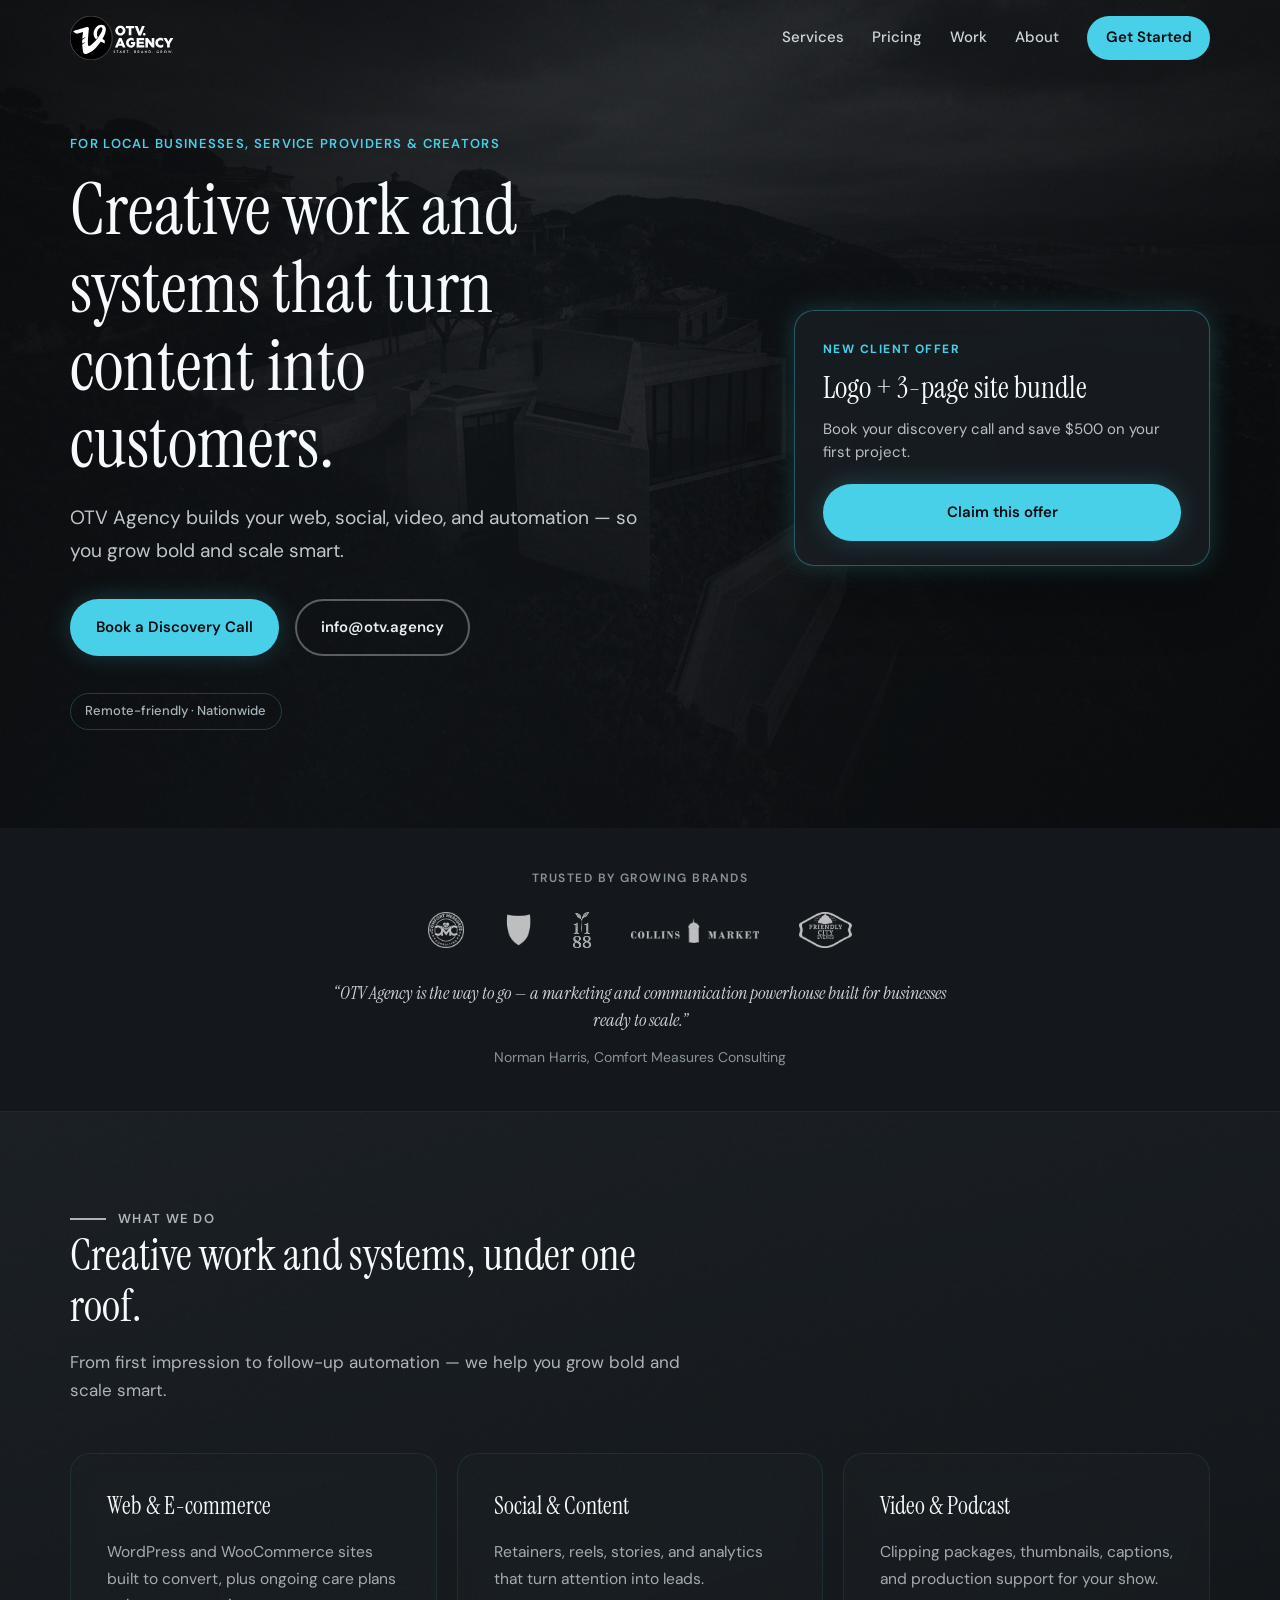
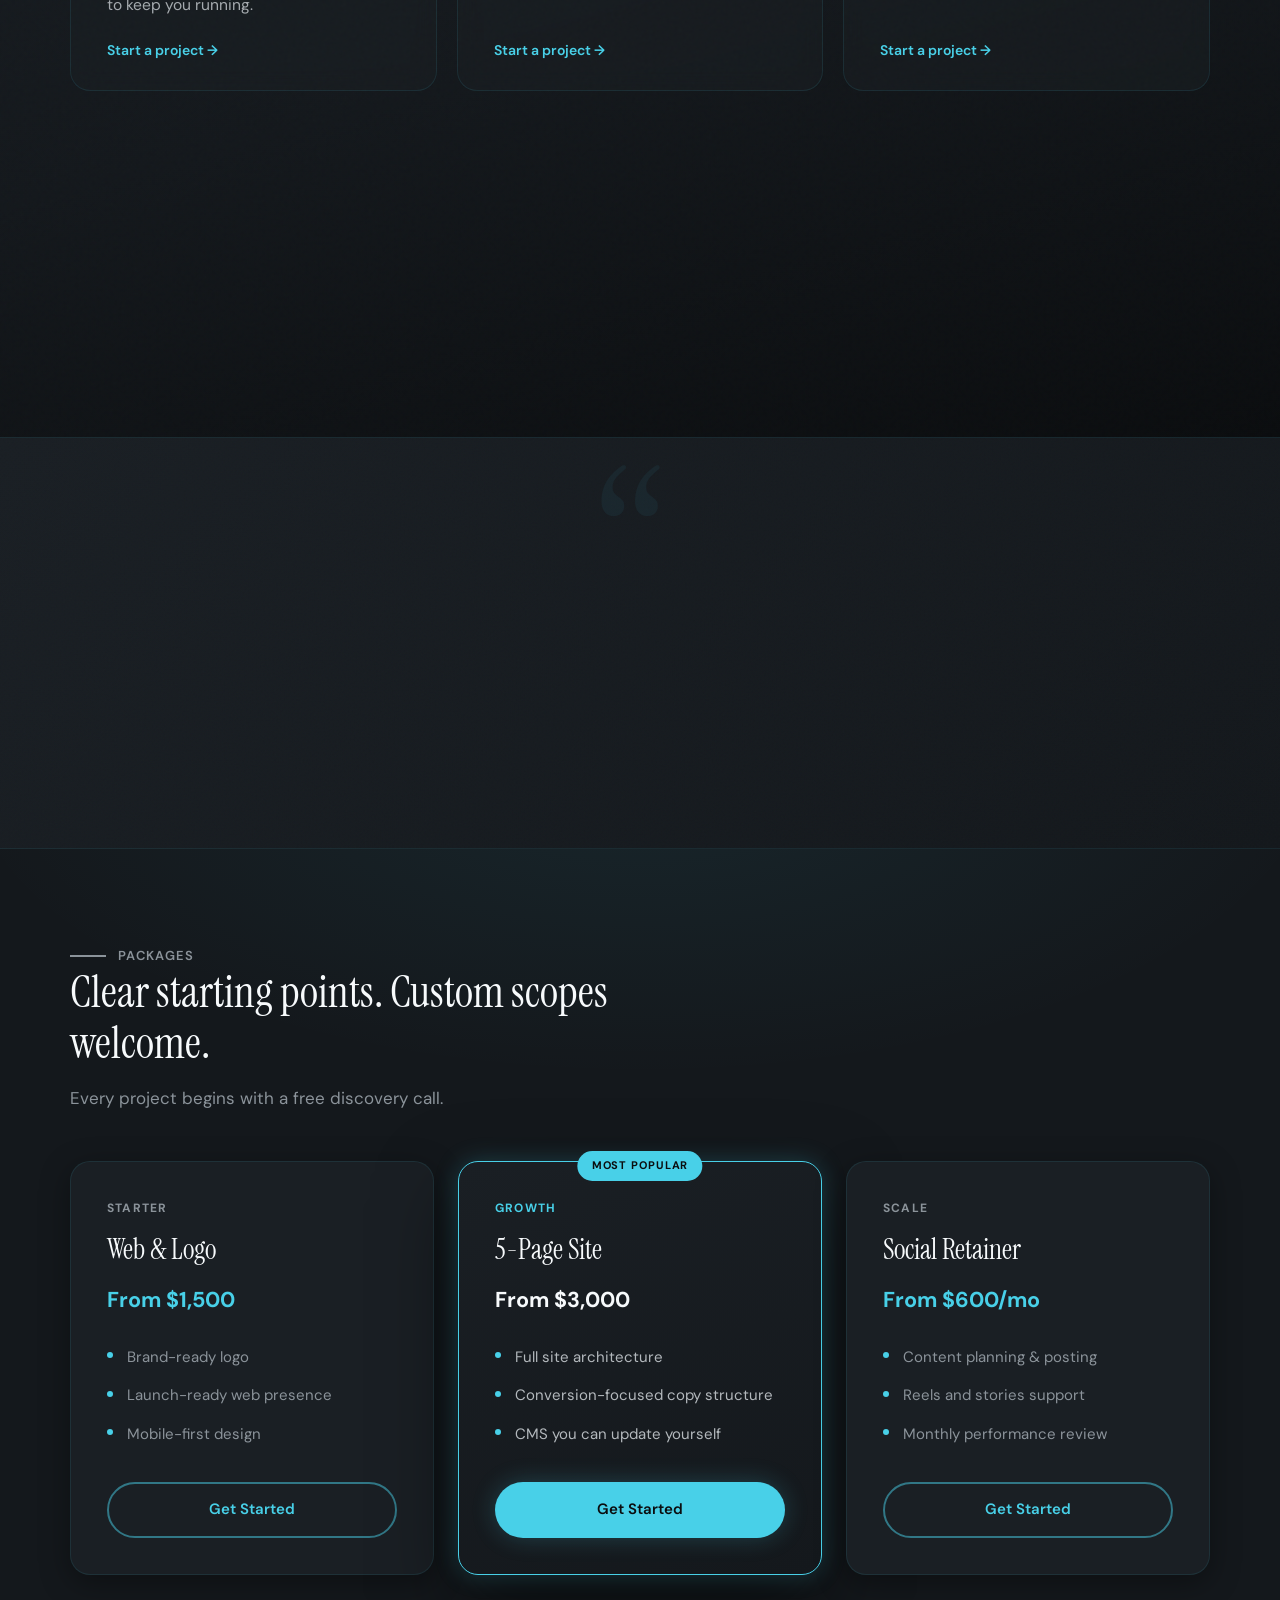
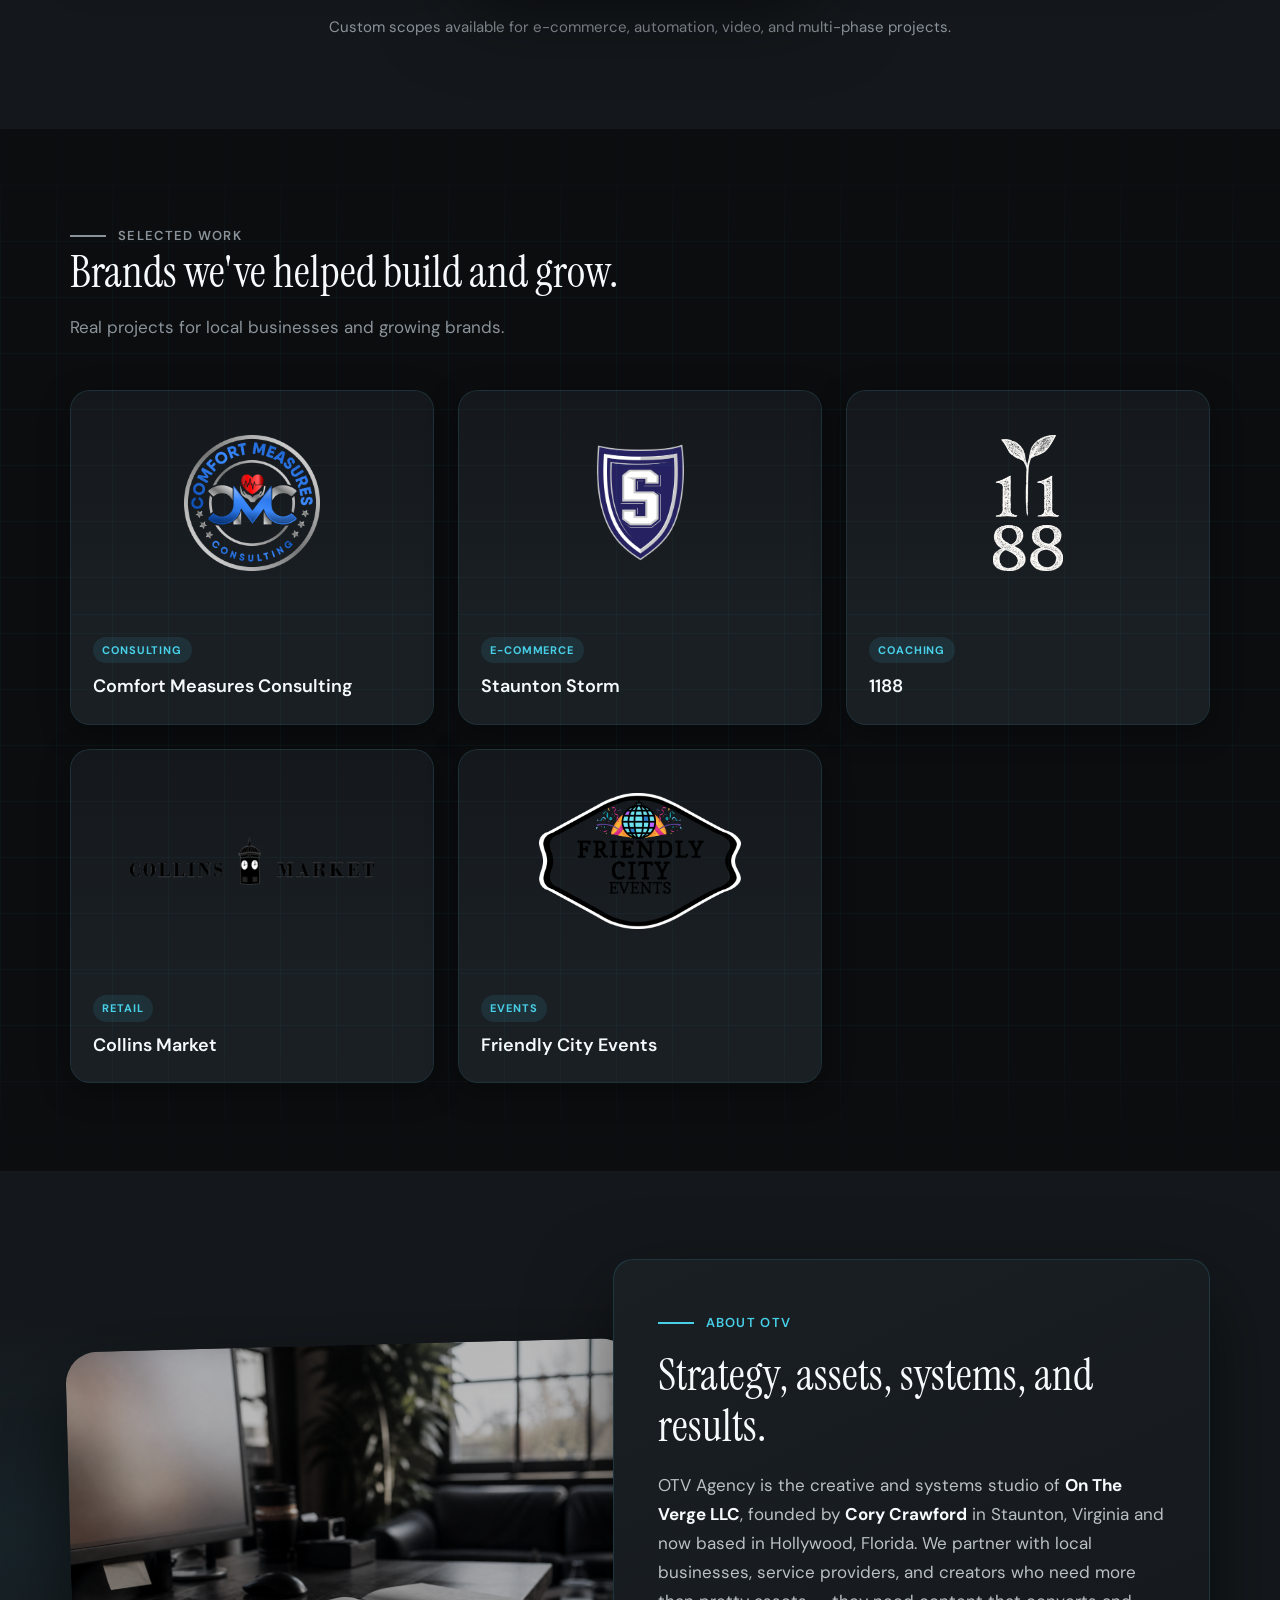
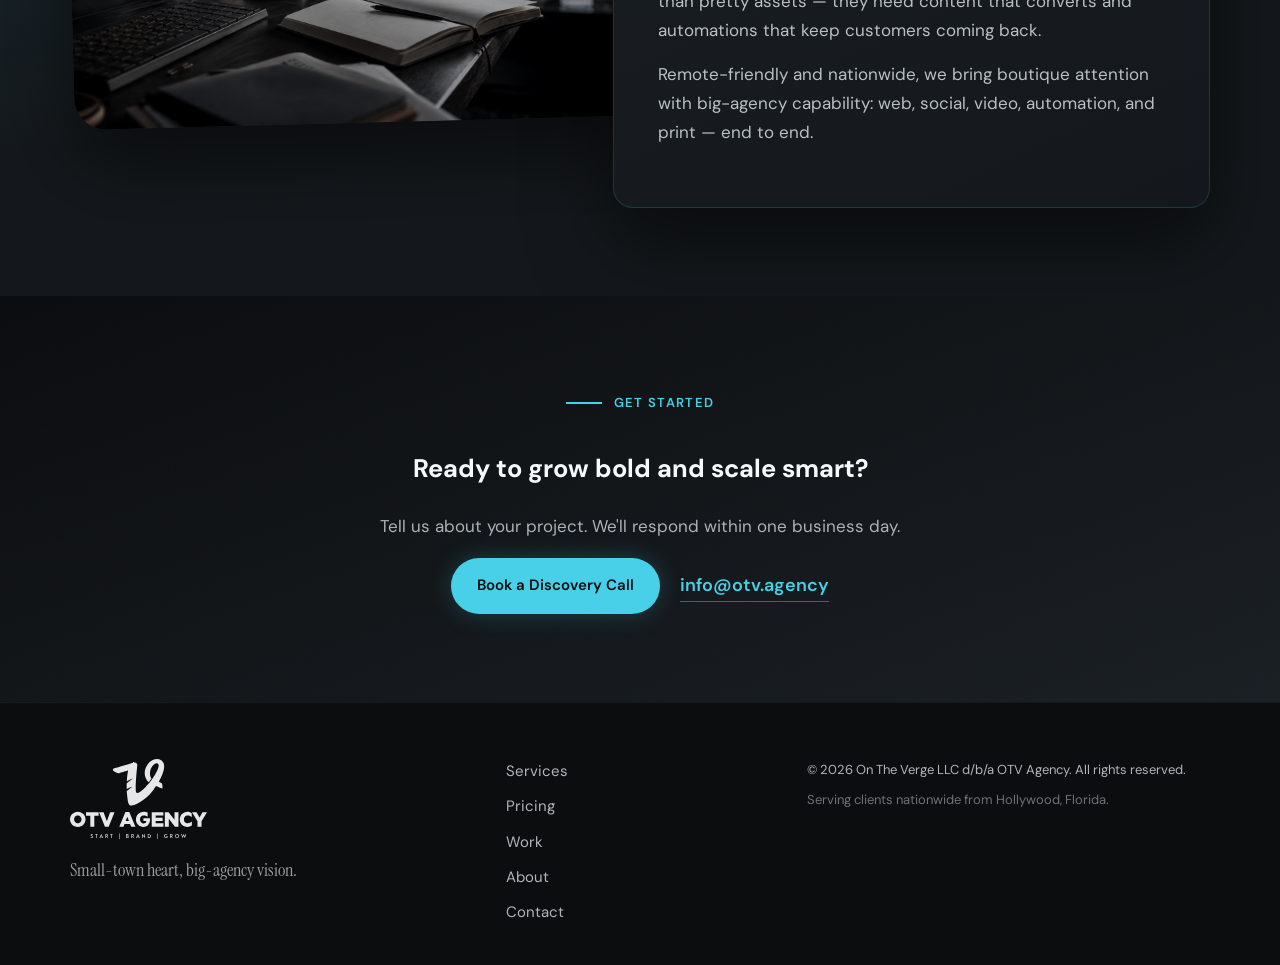
==== index.html @ 376ed9a7 "Refresh preview: dark+cyan palette and TOF conversion focus - Replace earthy forest/cream palette wi" ====
<!DOCTYPE html>
<html lang="en">
<head>
  <meta charset="UTF-8">
  <meta name="viewport" content="width=device-width, initial-scale=1.0">
  <meta name="description" content="OTV Agency — boutique creative and systems studio for local businesses, service providers, and creators. Web, social, video, automation, and print.">
  <title>OTV Agency</title>
  <link rel="icon" href="theme/assets/images/favicon.svg" type="image/svg+xml">
  <link rel="preconnect" href="https://fonts.googleapis.com">
  <link rel="preconnect" href="https://fonts.gstatic.com" crossorigin>
  <link href="https://fonts.googleapis.com/css2?family=DM+Sans:ital,opsz,wght@0,9..40,400;0,9..40,500;0,9..40,600;0,9..40,700;1,9..40,400&family=Instrument+Serif:ital@0;1&display=swap" rel="stylesheet">
  <link rel="stylesheet" href="theme/assets/css/main.css?v=20260922">
</head>
<body>
  <a class="skip-link" href="#main">Skip to content</a>
  <header class="site-header" id="top">
    <div class="container header-inner">
      <a class="brand" href="#top" aria-label="OTV Agency home">
        <img src="theme/assets/images/logos/OTV.Agency_Horiztonal_Logo_V3.svg" alt="OTV Agency" class="brand-logo brand-logo--light" width="160" height="68">
        <img src="theme/assets/images/logos/OTV.Agency_Horizontal_Logo_Dark.svg" alt="" class="brand-logo brand-logo--dark" width="160" height="68" aria-hidden="true">
      </a>
      <button class="nav-toggle" aria-expanded="false" aria-controls="site-nav" aria-label="Open menu">
        <span></span><span></span><span></span>
      </button>
      <nav id="site-nav" class="site-nav" aria-label="Primary">
        <a href="#services">Services</a>
        <a href="#pricing">Pricing</a>
        <a href="#work">Work</a>
        <a href="#about">About</a>
        <a href="intake.html" class="nav-cta">Get Started</a>
      </nav>
    </div>
  </header>

  <main id="main">
    <section class="hero">
      <div class="hero-media" aria-hidden="true">
        <img src="theme/assets/images/hero-bg.jpg" alt="">
      </div>
      <div class="hero-overlay" aria-hidden="true"></div>
      <div class="hero-grain" aria-hidden="true"></div>
      <div class="container hero-inner">
        <div class="hero-grid">
          <div class="hero-copy">
            <p class="hero-eyebrow">For local businesses, service providers &amp; creators</p>
            <h1>Creative work and systems that turn content into customers.</h1>
            <p class="hero-lede">OTV Agency builds your web, social, video, and automation — so you grow bold and scale smart.</p>
            <div class="hero-actions">
              <a href="intake.html" class="btn btn-primary">Book a Discovery Call</a>
              <a href="mailto:info@otv.agency" class="btn btn-ghost">info@otv.agency</a>
            </div>
            <p class="hero-badge">Remote-friendly · Nationwide</p>
          </div>
          <aside class="hero-offer" aria-label="Special offer">
            <p class="hero-offer-label">New client offer</p>
            <p class="hero-offer-headline">Logo + 3-page site bundle</p>
            <p class="hero-offer-copy">Book your discovery call and save $500 on your first project.</p>
            <a href="intake.html" class="btn btn-primary hero-offer-cta">Claim this offer</a>
          </aside>
        </div>
      </div>
    </section>

    <section class="proof-strip" aria-label="Trusted by">
      <div class="container proof-strip-inner">
        <p class="proof-strip-label">Trusted by growing brands</p>
        <div class="proof-logos">
          <img src="theme/assets/images/portfolio/logos/cmc.png" alt="Comfort Measures Consulting" loading="lazy">
          <img src="theme/assets/images/portfolio/logos/staunton-storm.png" alt="Staunton Storm" loading="lazy">
          <img src="theme/assets/images/portfolio/logos/1188.png" alt="1188" loading="lazy">
          <img src="theme/assets/images/portfolio/logos/collins-market.png" alt="Collins Market" loading="lazy">
          <img src="theme/assets/images/portfolio/logos/friendly-city.png" alt="Friendly City Events" loading="lazy">
        </div>
        <blockquote class="proof-quote">
          <p>&ldquo;OTV Agency is the way to go — a marketing and communication powerhouse built for businesses ready to scale.&rdquo;</p>
          <cite>Norman Harris, Comfort Measures Consulting</cite>
        </blockquote>
      </div>
    </section>

    <section id="services" class="section services">
      <div class="container">
        <div class="section-intro">
          <p class="section-label">What We Do</p>
          <h2>Creative work and systems, under one roof.</h2>
          <p>From first impression to follow-up automation — we help you grow bold and scale smart.</p>
        </div>
        <div class="services-grid">
          <article class="service-card">
            <h3>Web &amp; E-commerce</h3>
            <p>WordPress and WooCommerce sites built to convert, plus ongoing care plans to keep you running.</p>
            <a href="intake.html" class="service-cta">Start a project →</a>
          </article>
          <article class="service-card">
            <h3>Social &amp; Content</h3>
            <p>Retainers, reels, stories, and analytics that turn attention into leads.</p>
            <a href="intake.html" class="service-cta">Start a project →</a>
          </article>
          <article class="service-card">
            <h3>Video &amp; Podcast</h3>
            <p>Clipping packages, thumbnails, captions, and production support for your show.</p>
            <a href="intake.html" class="service-cta">Start a project →</a>
          </article>
          <article class="service-card">
            <h3>Automation &amp; Ops</h3>
            <p>HoneyBook, JotForm, ClickUp, and Google Workspace setups that save you hours.</p>
            <a href="intake.html" class="service-cta">Start a project →</a>
          </article>
          <article class="service-card">
            <h3>Creative &amp; Brand</h3>
            <p>Logos, brand boards, and visual identity that look as good as they perform.</p>
            <a href="intake.html" class="service-cta">Start a project →</a>
          </article>
          <article class="service-card">
            <h3>Print &amp; Merch</h3>
            <p>Apparel, print production, and fulfillment for brands that show up offline too.</p>
            <a href="intake.html" class="service-cta">Start a project →</a>
          </article>
        </div>
      </div>
    </section>

    <section class="section testimonial">
      <div class="container testimonial-inner">
        <blockquote>
          <p>&ldquo;OTV Agency is the way to go… it's been my secret weapon… a marketing and communication powerhouse built for smaller businesses just getting started or businesses ready to scale.&rdquo;</p>
          <cite><strong>Norman Harris</strong><span>Founder, Comfort Measures Consulting</span></cite>
        </blockquote>
      </div>
    </section>

    <section id="pricing" class="section pricing">
      <div class="container">
        <div class="section-intro">
          <p class="section-label">Packages</p>
          <h2>Clear starting points. Custom scopes welcome.</h2>
          <p>Every project begins with a free discovery call.</p>
        </div>
        <div class="pricing-grid">
          <article class="pricing-card">
            <p class="pricing-tier">Starter</p>
            <h3>Web &amp; Logo</h3>
            <p class="pricing-amount">From $1,500</p>
            <ul><li>Brand-ready logo</li><li>Launch-ready web presence</li><li>Mobile-first design</li></ul>
            <a href="intake.html" class="btn btn-secondary">Get Started</a>
          </article>
          <article class="pricing-card pricing-card--featured">
            <p class="pricing-badge">Most popular</p>
            <p class="pricing-tier">Growth</p>
            <h3>5-Page Site</h3>
            <p class="pricing-amount">From $3,000</p>
            <ul><li>Full site architecture</li><li>Conversion-focused copy structure</li><li>CMS you can update yourself</li></ul>
            <a href="intake.html" class="btn btn-primary">Get Started</a>
          </article>
          <article class="pricing-card">
            <p class="pricing-tier">Scale</p>
            <h3>Social Retainer</h3>
            <p class="pricing-amount">From $600/mo</p>
            <ul><li>Content planning &amp; posting</li><li>Reels and stories support</li><li>Monthly performance review</li></ul>
            <a href="intake.html" class="btn btn-secondary">Get Started</a>
          </article>
        </div>
        <p class="pricing-note">Custom scopes available for e-commerce, automation, video, and multi-phase projects.</p>
      </div>
    </section>

    <section id="work" class="section work">
      <div class="container">
        <div class="section-intro">
          <p class="section-label">Selected Work</p>
          <h2>Brands we've helped build and grow.</h2>
          <p>Real projects for local businesses and growing brands.</p>
        </div>
        <div class="work-grid">
          <article class="work-card"><a href="https://comfortmeasuresconsulting.com/" class="work-link" target="_blank" rel="noopener"><div class="work-thumb"><img src="theme/assets/images/portfolio/logos/cmc.png" alt="Comfort Measures Consulting logo" loading="lazy"></div><div class="work-meta"><span class="work-tag">Consulting</span><h3>Comfort Measures Consulting</h3></div></a></article>
          <article class="work-card"><a href="https://stauntonstorm.com/" class="work-link" target="_blank" rel="noopener"><div class="work-thumb"><img src="theme/assets/images/portfolio/logos/staunton-storm.png" alt="Staunton Storm logo" loading="lazy"></div><div class="work-meta"><span class="work-tag">E-commerce</span><h3>Staunton Storm</h3></div></a></article>
          <article class="work-card"><a href="https://teamee88.com/" class="work-link" target="_blank" rel="noopener"><div class="work-thumb"><img src="theme/assets/images/portfolio/logos/1188.png" alt="1188 logo" loading="lazy"></div><div class="work-meta"><span class="work-tag">Coaching</span><h3>1188</h3></div></a></article>
          <article class="work-card"><a href="https://collinsmarketva.com/" class="work-link" target="_blank" rel="noopener"><div class="work-thumb"><img src="theme/assets/images/portfolio/logos/collins-market.png" alt="Collins Market logo" loading="lazy"></div><div class="work-meta"><span class="work-tag">Retail</span><h3>Collins Market</h3></div></a></article>
          <article class="work-card"><a href="https://friendlycityevents.com/" class="work-link" target="_blank" rel="noopener"><div class="work-thumb"><img src="theme/assets/images/portfolio/logos/friendly-city.png" alt="Friendly City Events logo" loading="lazy"></div><div class="work-meta"><span class="work-tag">Events</span><h3>Friendly City Events</h3></div></a></article>
        </div>
      </div>
    </section>

    <section id="about" class="section about">
      <div class="container about-grid">
        <div class="about-media">
          <img src="theme/assets/images/about-studio.jpg" alt="Creative workspace at OTV Agency">
        </div>
        <div class="about-copy">
          <p class="section-label">About OTV</p>
          <h2>Strategy, assets, systems, and results.</h2>
          <p>OTV Agency is the creative and systems studio of <strong>On The Verge LLC</strong>, founded by <strong>Cory Crawford</strong> in Staunton, Virginia and now based in Hollywood, Florida. We partner with local businesses, service providers, and creators who need more than pretty assets — they need content that converts and automations that keep customers coming back.</p>
          <p>Remote-friendly and nationwide, we bring boutique attention with big-agency capability: web, social, video, automation, and print — end to end.</p>
        </div>
      </div>
    </section>

    <section id="contact" class="section contact contact--cta">
      <div class="container contact-cta-inner">
        <p class="section-label">Get Started</p>
        <h2>Ready to grow bold and scale smart?</h2>
        <p>Tell us about your project. We'll respond within one business day.</p>
        <div class="contact-actions">
          <a href="intake.html" class="btn btn-primary">Book a Discovery Call</a>
          <a href="mailto:info@otv.agency" class="contact-link">info@otv.agency</a>
        </div>
      </div>
    </section>
  </main>

  <footer class="site-footer">
    <div class="container footer-inner">
      <div class="footer-brand">
        <img src="theme/assets/images/logos/OTV.Agency_Stacked_Logo_V4.svg" alt="OTV Agency" width="120" height="120">
        <p class="footer-tagline">Small-town heart, big-agency vision.</p>
      </div>
      <nav class="footer-nav" aria-label="Footer">
        <a href="#services">Services</a>
        <a href="#pricing">Pricing</a>
        <a href="#work">Work</a>
        <a href="#about">About</a>
        <a href="#contact">Contact</a>
      </nav>
      <div class="footer-meta">
        <p>&copy; 2026 On The Verge LLC d/b/a OTV Agency. All rights reserved.</p>
        <p class="footer-note">Serving clients nationwide from Hollywood, Florida.</p>
      </div>
    </div>
  </footer>

  <script async src="https://app-cdn.clickup.com/assets/js/forms-embed/embed-form-v1.js"></script>
  <script src="theme/assets/js/main.js?v=20260922"></script>
</body>
</html>
---- theme/assets/css/main.css ----
:root {
  /* OTV brand — dark + cyan (logo glow) */
  --black: #0b0d0f;
  --charcoal: #14181c;
  --surface: #1a1f24;
  --muted: #8b939a;
  --muted-light: #a8b4bc;
  --cream: #e8eef2;
  --cream-deep: #232a30;
  --white: #f7fafc;
  --cyan: #48d0e8;
  --cyan-deep: #1ba8c4;

  /* Legacy aliases — remap forest accents to cyan */
  --forest: var(--cyan);
  --forest-deep: var(--cyan-deep);
  --navy: var(--cyan);
  --navy-deep: var(--cyan-deep);
  --stone: var(--muted);

  --font-display: "Instrument Serif", Georgia, serif;
  --font-body: "DM Sans", system-ui, sans-serif;

  --shadow-sm: 0 8px 30px rgba(0, 0, 0, 0.35);
  --shadow-md: 0 20px 60px rgba(0, 0, 0, 0.45);
  --shadow-lg: 0 32px 80px rgba(0, 0, 0, 0.55);
  --glow-cyan: 0 0 24px rgba(72, 208, 232, 0.22);
  --grain: url("data:image/svg+xml,%3Csvg viewBox='0 0 256 256' xmlns='http://www.w3.org/2000/svg'%3E%3Cfilter id='n'%3E%3CfeTurbulence type='fractalNoise' baseFrequency='0.85' numOctaves='4' stitchTiles='stitch'/%3E%3C/filter%3E%3Crect width='100%25' height='100%25' filter='url(%23n)' opacity='0.55'/%3E%3C/svg%3E");
  --radius-sm: 12px;
  --radius-md: 20px;
  --radius-lg: 32px;
  --max-width: 1140px;
}

*, *::before, *::after { box-sizing: border-box; }
html { scroll-behavior: smooth; }
body {
  margin: 0;
  font-family: var(--font-body);
  font-size: 1.0625rem;
  line-height: 1.7;
  color: var(--cream);
  background: var(--black);
}
img { max-width: 100%; height: auto; display: block; }
a { color: var(--cyan); text-underline-offset: 3px; }
a:hover { color: var(--white); }
a:focus-visible,
.btn:focus-visible,
.nav-toggle:focus-visible {
  outline: 2px solid var(--cyan);
  outline-offset: 3px;
}

.skip-link {
  position: absolute; left: -9999px; top: 0; z-index: 9999;
  padding: 0.75rem 1.25rem; background: var(--cyan); color: var(--black);
}
.skip-link:focus { left: 1rem; top: 1rem; }

.container { width: min(100% - 2.5rem, var(--max-width)); margin-inline: auto; }

/* Header */
.site-header {
  position: fixed; top: 0; left: 0; right: 0; z-index: 100;
  transition: background 0.3s, box-shadow 0.3s;
}
.site-header.is-scrolled {
  background: rgba(11, 13, 15, 0.94);
  backdrop-filter: blur(12px);
  box-shadow: var(--shadow-sm);
  border-bottom: 1px solid rgba(72, 208, 232, 0.08);
}
.header-inner {
  display: flex; align-items: center; justify-content: space-between;
  padding: 1rem 0; gap: 1rem;
}
.brand { display: flex; align-items: center; text-decoration: none; }
.brand-logo { height: 44px; width: auto; }
.brand-logo--dark { display: none; }
.brand-logo--light { display: block; }

.site-nav { display: flex; align-items: center; gap: 1.75rem; }
.site-nav a {
  text-decoration: none; font-size: 0.9375rem; font-weight: 500;
  color: rgba(232, 238, 242, 0.88);
}
.site-header.is-scrolled .site-nav a { color: rgba(232, 238, 242, 0.88); }
.site-nav a:hover { color: var(--cyan); opacity: 1; }
.site-header.is-scrolled .site-nav a:hover { color: var(--cyan); opacity: 1; }
.nav-cta {
  padding: 0.55rem 1.15rem; border-radius: 999px;
  background: var(--cyan); color: var(--black) !important;
  font-weight: 600 !important;
}
.nav-cta:hover { background: var(--white); color: var(--black) !important; }
.site-header.is-scrolled .nav-cta {
  background: var(--cyan); color: var(--black) !important;
}

.nav-toggle {
  display: none; flex-direction: column; gap: 5px;
  background: none; border: none; cursor: pointer; padding: 0.5rem;
}
.nav-toggle span {
  display: block; width: 24px; height: 2px;
  background: var(--cream); transition: 0.3s;
}
.site-header.is-scrolled .nav-toggle span { background: var(--cream); }

/* Hero */
.hero {
  position: relative; min-height: 92vh; display: flex; align-items: center;
  color: var(--white); overflow: hidden;
}
.hero-media {
  position: absolute; inset: 0;
}
.hero-media img {
  width: 100%; height: 100%; object-fit: cover;
  filter: saturate(0.2) contrast(1.1) brightness(0.45);
}
.hero-overlay {
  position: absolute; inset: 0; z-index: 1;
  background: linear-gradient(
    115deg,
    rgba(11, 13, 15, 0.9) 0%,
    rgba(20, 24, 28, 0.72) 42%,
    rgba(11, 13, 15, 0.88) 100%
  );
}
.hero-grain {
  position: absolute; inset: 0; z-index: 2;
  opacity: 0.18;
  mix-blend-mode: soft-light;
  pointer-events: none;
  background-image: var(--grain);
}
.hero-inner { position: relative; z-index: 3; padding: 8rem 0 5rem; }
.hero-grid {
  display: grid;
  grid-template-columns: minmax(0, 1fr) minmax(220px, 26rem);
  gap: clamp(2rem, 5vw, 4rem);
  align-items: center;
}
.hero-eyebrow {
  margin: 0 0 1rem;
  font-size: 0.8125rem;
  font-weight: 600;
  letter-spacing: 0.1em;
  text-transform: uppercase;
  color: var(--cyan);
}
.hero-offer {
  padding: 1.75rem 1.75rem 1.5rem;
  border-radius: var(--radius-md);
  border: 1px solid rgba(72, 208, 232, 0.35);
  background: rgba(26, 31, 36, 0.75);
  backdrop-filter: blur(14px);
  box-shadow: var(--glow-cyan), 0 24px 60px rgba(0, 0, 0, 0.4);
}
.hero-offer-label {
  margin: 0 0 0.75rem;
  font-size: 0.75rem;
  font-weight: 700;
  letter-spacing: 0.12em;
  text-transform: uppercase;
  color: var(--cyan);
}
.hero-offer-headline {
  margin: 0 0 0.75rem;
  font-family: var(--font-display);
  font-size: clamp(1.5rem, 2.5vw, 1.875rem);
  line-height: 1.15;
  color: var(--white);
}
.hero-offer-copy {
  margin: 0 0 1.25rem;
  font-size: 0.9375rem;
  line-height: 1.55;
  color: rgba(232, 238, 242, 0.78);
}
.hero-offer-cta { width: 100%; }
.hero h1 {
  font-family: var(--font-display); font-size: clamp(2.75rem, 6vw, 4.5rem);
  font-weight: 400; line-height: 1.08; margin: 0 0 1.25rem; max-width: 16ch;
}
.hero-lede { font-size: 1.2rem; max-width: 44ch; color: rgba(232, 238, 242, 0.82); margin: 0 0 2rem; }
.hero-actions { display: flex; flex-wrap: wrap; gap: 1rem; margin-bottom: 1.5rem; }
.hero-badge {
  display: inline-block; font-size: 0.8125rem; font-weight: 500;
  padding: 0.4rem 0.9rem; border-radius: 999px;
  border: 1px solid rgba(72, 208, 232, 0.25); color: var(--muted-light);
}

/* Proof strip */
.proof-strip {
  padding: 2.5rem 0;
  background: var(--charcoal);
  border-bottom: 1px solid rgba(72, 208, 232, 0.1);
}
.proof-strip-inner { text-align: center; }
.proof-strip-label {
  margin: 0 0 1.5rem;
  font-size: 0.75rem;
  font-weight: 600;
  letter-spacing: 0.12em;
  text-transform: uppercase;
  color: var(--muted);
}
.proof-logos {
  display: flex;
  flex-wrap: wrap;
  align-items: center;
  justify-content: center;
  gap: 2rem 2.5rem;
  margin-bottom: 2rem;
}
.proof-logos img {
  height: 2.25rem;
  width: auto;
  max-width: 8rem;
  object-fit: contain;
  opacity: 0.72;
  filter: brightness(0) invert(1);
  transition: opacity 0.2s;
}
.proof-logos img:hover { opacity: 1; }
.proof-quote {
  margin: 0 auto;
  max-width: 52ch;
  padding: 0;
  border: none;
}
.proof-quote p {
  margin: 0 0 0.5rem;
  font-family: var(--font-display);
  font-size: 1.125rem;
  line-height: 1.5;
  color: rgba(232, 238, 242, 0.88);
  font-style: italic;
}
.proof-quote cite {
  font-style: normal;
  font-size: 0.875rem;
  color: var(--muted);
}

/* Buttons */
.btn {
  display: inline-flex; align-items: center; justify-content: center;
  padding: 0.85rem 1.5rem; border-radius: 999px; font-weight: 600;
  font-size: 0.9375rem; text-decoration: none; border: 2px solid transparent;
  transition: transform 0.2s, background 0.2s, color 0.2s, box-shadow 0.2s;
}
.btn:hover { transform: translateY(-1px); }
.btn-primary {
  background: var(--cyan);
  color: var(--black);
  box-shadow: var(--glow-cyan);
}
.btn-primary:hover {
  background: var(--white);
  color: var(--black);
  box-shadow: 0 0 32px rgba(72, 208, 232, 0.35);
}
.btn-secondary {
  background: transparent;
  color: var(--cyan);
  border-color: rgba(72, 208, 232, 0.5);
}
.btn-secondary:hover {
  background: rgba(72, 208, 232, 0.12);
  color: var(--white);
  border-color: var(--cyan);
}
.btn-ghost {
  background: transparent;
  color: var(--cream);
  border-color: rgba(232, 238, 242, 0.35);
}
.btn-ghost:hover {
  background: rgba(232, 238, 242, 0.08);
  color: var(--white);
  border-color: rgba(232, 238, 242, 0.5);
}

/* Sections */
.section {
  position: relative;
  padding: 5.5rem 0;
  overflow: hidden;
}
.section-label {
  display: inline-flex;
  align-items: center;
  gap: 0.75rem;
  font-size: 0.8125rem;
  font-weight: 600;
  letter-spacing: 0.1em;
  text-transform: uppercase;
  color: var(--cyan);
  margin: 0 0 0.75rem;
}
.section-label::before {
  content: "";
  width: 2.25rem;
  height: 2px;
  background: currentColor;
  flex-shrink: 0;
}
.section-intro { max-width: 640px; margin-bottom: 3rem; }
.section-intro h2 {
  font-family: var(--font-display);
  font-size: clamp(2rem, 4vw, 2.75rem);
  font-weight: 400;
  line-height: 1.15;
  margin: 0 0 1rem;
  color: var(--white);
}
.section-intro p { color: var(--muted); margin: 0; }

/* Scroll reveal */
.reveal {
  opacity: 0;
  transform: translateY(22px);
  transition: opacity 0.65s ease var(--reveal-delay, 0ms),
    transform 0.65s ease var(--reveal-delay, 0ms);
}
.reveal.is-visible {
  opacity: 1;
  transform: none;
}

/* Services — dark cinematic band */
.services {
  background: linear-gradient(165deg, var(--surface) 0%, var(--charcoal) 55%, var(--black) 100%);
  color: var(--white);
}
.services::after {
  content: "";
  position: absolute;
  inset: 0;
  opacity: 0.14;
  mix-blend-mode: soft-light;
  pointer-events: none;
  background-image: var(--grain);
}
.services .section-label { color: var(--cyan); }
.services .section-intro h2 { color: var(--white); }
.services .section-intro p { color: rgba(232, 238, 242, 0.72); }
.services-grid {
  display: grid;
  grid-template-columns: repeat(auto-fit, minmax(280px, 1fr));
  gap: 1.25rem;
}
.service-card {
  position: relative;
  padding: 2rem 2rem 1.75rem 2.25rem;
  border-radius: var(--radius-md);
  background: rgba(26, 31, 36, 0.55);
  border: 1px solid rgba(72, 208, 232, 0.1);
  backdrop-filter: blur(10px);
  transition: background 0.3s, border-color 0.3s, box-shadow 0.3s, transform 0.3s;
  overflow: hidden;
  display: flex;
  flex-direction: column;
}
.service-card::after {
  content: "";
  position: absolute;
  left: 0;
  top: 0;
  bottom: 0;
  width: 3px;
  background: linear-gradient(180deg, var(--cyan), transparent);
  opacity: 0;
  transition: opacity 0.3s;
}
.service-card:hover {
  background: rgba(26, 31, 36, 0.85);
  border-color: rgba(72, 208, 232, 0.28);
  box-shadow: var(--glow-cyan), 0 24px 50px rgba(0, 0, 0, 0.35);
  transform: translateY(-3px);
}
.service-card:hover::after { opacity: 1; }
.service-card h3 {
  font-family: var(--font-display);
  font-size: 1.5rem;
  font-weight: 400;
  margin: 0 0 0.75rem;
  color: var(--white);
  max-width: 16ch;
}
.service-card p {
  margin: 0 0 1.25rem;
  color: rgba(232, 238, 242, 0.68);
  font-size: 0.975rem;
  flex: 1;
}
.service-cta {
  font-size: 0.875rem;
  font-weight: 600;
  color: var(--cyan);
  text-decoration: none;
  align-self: flex-start;
}
.service-cta:hover { color: var(--white); }

/* Pricing */
.pricing {
  background:
    radial-gradient(ellipse 90% 60% at 50% -10%, rgba(72, 208, 232, 0.08), transparent 60%),
    var(--charcoal);
}
.pricing-grid {
  display: grid;
  grid-template-columns: repeat(auto-fit, minmax(280px, 1fr));
  gap: 1.5rem;
  align-items: stretch;
}
.pricing-card {
  position: relative;
  padding: 2.25rem;
  border-radius: var(--radius-md);
  background: var(--surface);
  border: 1px solid rgba(72, 208, 232, 0.1);
  display: flex;
  flex-direction: column;
  box-shadow: var(--shadow-sm);
  transition: transform 0.3s, box-shadow 0.3s, border-color 0.3s;
  color: var(--cream);
}
.pricing-card:hover {
  box-shadow: var(--shadow-md);
  border-color: rgba(72, 208, 232, 0.2);
}
.pricing-card--featured {
  background: linear-gradient(160deg, var(--surface) 0%, var(--charcoal) 100%);
  border: 1px solid var(--cyan);
  color: var(--white);
  box-shadow: var(--glow-cyan), var(--shadow-lg);
  transform: translateY(-6px) scale(1.02);
}
.pricing-card--featured:hover { transform: translateY(-8px) scale(1.02); }
.pricing-badge {
  position: absolute;
  top: -0.7rem;
  left: 50%;
  transform: translateX(-50%);
  margin: 0;
  padding: 0.35rem 0.9rem;
  border-radius: 999px;
  font-size: 0.6875rem;
  font-weight: 700;
  letter-spacing: 0.08em;
  text-transform: uppercase;
  background: var(--cyan);
  color: var(--black);
  white-space: nowrap;
}
.pricing-tier {
  font-size: 0.75rem;
  font-weight: 700;
  letter-spacing: 0.1em;
  text-transform: uppercase;
  color: var(--muted);
  margin: 0 0 0.5rem;
}
.pricing-card--featured .pricing-tier { color: var(--cyan); }
.pricing-card h3 {
  font-family: var(--font-display);
  font-size: 1.75rem;
  font-weight: 400;
  margin: 0 0 0.5rem;
  color: var(--white);
}
.pricing-card--featured h3 { color: var(--white); }
.pricing-amount {
  font-size: 1.35rem;
  font-weight: 700;
  color: var(--cyan);
  margin: 0 0 1.25rem;
}
.pricing-card--featured .pricing-amount { color: var(--white); }
.pricing-card ul {
  list-style: none;
  padding: 0;
  margin: 0 0 1.75rem;
  flex: 1;
}
.pricing-card li {
  padding: 0.4rem 0 0.4rem 1.25rem;
  position: relative;
  font-size: 0.9375rem;
  color: var(--muted);
}
.pricing-card--featured li { color: rgba(232, 238, 242, 0.75); }
.pricing-card li::before {
  content: "";
  position: absolute;
  left: 0;
  top: 0.85rem;
  width: 6px;
  height: 6px;
  border-radius: 50%;
  background: var(--cyan);
}
.pricing-card--featured li::before { background: var(--cyan); }
.pricing-card--featured .btn-primary {
  background: var(--cyan);
  color: var(--black);
}
.pricing-note {
  text-align: center;
  color: var(--muted);
  margin: 2.5rem 0 0;
  font-size: 0.9375rem;
}

/* Work — editorial grid */
.work {
  background: var(--black);
}
.work::before {
  content: "";
  position: absolute;
  inset: 0;
  background-image:
    linear-gradient(rgba(72, 208, 232, 0.04) 1px, transparent 1px),
    linear-gradient(90deg, rgba(72, 208, 232, 0.04) 1px, transparent 1px);
  background-size: 56px 56px;
  mask-image: linear-gradient(180deg, transparent, #000 12%, #000 88%, transparent);
  pointer-events: none;
}
.work-grid {
  display: grid;
  grid-template-columns: repeat(auto-fit, minmax(300px, 1fr));
  gap: 1.5rem;
}
.work-card {
  border-radius: var(--radius-md);
  overflow: hidden;
  background: var(--surface);
  border: 1px solid rgba(72, 208, 232, 0.1);
  box-shadow: var(--shadow-sm);
  transition: box-shadow 0.3s, transform 0.3s, border-color 0.3s;
}
.work-card:hover {
  box-shadow: var(--glow-cyan), var(--shadow-md);
  transform: translateY(-4px);
  border-color: rgba(72, 208, 232, 0.3);
}
.work-link { display: block; color: inherit; text-decoration: none; }
.work-thumb {
  display: flex;
  align-items: center;
  justify-content: center;
  min-height: 14rem;
  padding: 2.5rem 2rem;
  background: linear-gradient(180deg, var(--charcoal) 0%, var(--surface) 100%);
  border-bottom: 1px solid rgba(72, 208, 232, 0.08);
  transition: background 0.3s;
  overflow: visible;
}
.work-card:hover .work-thumb {
  background: linear-gradient(180deg, #1a2026 0%, var(--surface) 100%);
}
.work-thumb img {
  display: block;
  width: auto;
  height: auto;
  max-width: min(82%, 18rem);
  max-height: 8.5rem;
  object-fit: contain;
  object-position: center;
}
.work-thumb--wide {
  min-height: 15rem;
  padding: 2.75rem 2.25rem;
}
.work-thumb--wide img {
  max-width: min(90%, 16rem);
  max-height: 7.5rem;
}
.work-thumb--dark { background: var(--charcoal); }
.work-thumb-fallback {
  display: block;
  width: 4rem;
  height: 4rem;
  border-radius: 50%;
}
.work-thumb--1 { background: linear-gradient(135deg, #1a1f24, #2a3540); }
.work-thumb--2 { background: linear-gradient(135deg, #14181c, #1ba8c4); }
.work-thumb--3 { background: linear-gradient(135deg, #0b0d0f, #232a30); }
.work-thumb--4 { background: linear-gradient(135deg, #14181c, #48d0e8); }
.work-thumb--5 { background: linear-gradient(135deg, #1a1f24, #8b939a); }
.work-thumb--6 { background: linear-gradient(135deg, #0b0d0f, #1ba8c4); }
.work-meta {
  padding: 1.15rem 1.35rem 1.35rem;
  background: var(--surface);
}
.work-tag {
  display: inline-block;
  font-size: 0.6875rem;
  font-weight: 700;
  letter-spacing: 0.08em;
  text-transform: uppercase;
  color: var(--cyan);
  background: rgba(72, 208, 232, 0.1);
  padding: 0.25rem 0.6rem;
  border-radius: 999px;
  margin-bottom: 0.5rem;
}
.work-meta h3 { font-size: 1.125rem; font-weight: 600; margin: 0; color: var(--white); }

/* Testimonial */
.testimonial {
  background: linear-gradient(135deg, var(--surface) 0%, var(--charcoal) 100%);
  color: var(--white);
  border-top: 1px solid rgba(72, 208, 232, 0.08);
  border-bottom: 1px solid rgba(72, 208, 232, 0.08);
}
.testimonial::before {
  content: "\201C";
  position: absolute;
  top: 1rem;
  left: 50%;
  transform: translateX(-50%);
  font-family: var(--font-display);
  font-size: clamp(8rem, 18vw, 14rem);
  line-height: 1;
  color: rgba(72, 208, 232, 0.06);
  pointer-events: none;
}
.testimonial::after {
  content: "";
  position: absolute;
  inset: 0;
  opacity: 0.12;
  mix-blend-mode: soft-light;
  pointer-events: none;
  background-image: var(--grain);
}
.testimonial-inner {
  position: relative;
  z-index: 1;
  max-width: 780px;
  margin-inline: auto;
  text-align: center;
}
.testimonial blockquote { margin: 0; }
.testimonial blockquote p {
  font-family: var(--font-display);
  font-size: clamp(1.5rem, 3vw, 2.125rem);
  line-height: 1.45;
  margin: 0 0 1.75rem;
  font-weight: 400;
}
.testimonial cite {
  font-style: normal;
  display: flex;
  flex-direction: column;
  gap: 0.2rem;
  align-items: center;
}
.testimonial cite span { font-size: 0.9375rem; color: var(--muted-light); }

/* About — overlapping editorial panel */
.about {
  background:
    radial-gradient(ellipse 70% 50% at 0% 50%, rgba(72, 208, 232, 0.06), transparent 60%),
    var(--charcoal);
}
.about-grid {
  display: grid;
  grid-template-columns: 1.05fr 0.95fr;
  gap: 0;
  align-items: center;
}
.about-media {
  position: relative;
  z-index: 1;
  padding-right: 2rem;
}
.about-media img {
  border-radius: var(--radius-lg);
  box-shadow: var(--shadow-lg);
  filter: saturate(0.45) contrast(1.06) brightness(0.75);
  transform: rotate(-1.5deg);
}
.about-copy {
  position: relative;
  z-index: 2;
  margin-left: -3.5rem;
  padding: 2.75rem;
  border-radius: var(--radius-md);
  background: linear-gradient(155deg, var(--surface), var(--charcoal));
  color: var(--white);
  border: 1px solid rgba(72, 208, 232, 0.15);
  box-shadow: var(--shadow-lg);
}
.about-copy .section-label { color: var(--cyan); }
.about-copy h2 {
  font-family: var(--font-display);
  font-size: clamp(2rem, 4vw, 2.75rem);
  font-weight: 400;
  line-height: 1.15;
  margin: 0 0 1.25rem;
  color: var(--white);
}
.about-copy p {
  color: rgba(232, 238, 242, 0.78);
  margin: 0 0 1rem;
}
.about-copy strong { color: var(--white); }

/* Contact — dark close */
.contact {
  background: linear-gradient(160deg, var(--black) 0%, var(--surface) 100%);
  color: var(--white);
}
.contact::after {
  content: "";
  position: absolute;
  inset: 0;
  opacity: 0.1;
  mix-blend-mode: soft-light;
  pointer-events: none;
  background-image: var(--grain);
}
.contact .container { position: relative; z-index: 1; }
.contact--cta .section-label { color: var(--cyan); }
.contact--cta h2 { color: var(--white); }
.contact--cta p { color: rgba(232, 238, 242, 0.72); }
.contact--cta .contact-cta-inner {
  max-width: 640px;
  margin-inline: auto;
  text-align: center;
}
.contact-actions {
  display: flex;
  flex-wrap: wrap;
  gap: 1.25rem;
  justify-content: center;
  align-items: center;
  margin-top: 0.5rem;
}
.contact--cta .contact-link { border-bottom-color: rgba(72, 208, 232, 0.45); color: var(--cyan); }
.contact-grid {
  display: grid;
  grid-template-columns: 1fr 1fr;
  gap: 3rem;
  align-items: start;
}
.contact-copy .section-label { color: var(--cyan); }
.contact-copy h2 {
  font-family: var(--font-display);
  font-size: clamp(2rem, 4vw, 2.5rem);
  font-weight: 400;
  margin: 0 0 1rem;
  color: var(--white);
}
.contact-copy p { color: rgba(232, 238, 242, 0.72); margin: 0 0 1.5rem; }
.contact-link {
  font-weight: 600;
  font-size: 1.125rem;
  text-decoration: none;
  color: var(--cyan);
  border-bottom: 1px solid rgba(72, 208, 232, 0.45);
}
.contact-link:hover { color: var(--white); border-color: var(--white); }

/* Intake page */
.intake-page { padding-top: 0; }
.intake {
  background: var(--charcoal);
  padding: 7rem 0 4rem;
}
.intake-intro {
  max-width: 640px;
  margin-bottom: 2rem;
}
.intake-intro h1 {
  font-family: var(--font-display);
  font-size: clamp(2rem, 4vw, 2.75rem);
  font-weight: 400;
  line-height: 1.15;
  margin: 0 0 1rem;
  color: var(--white);
}
.intake-intro p { color: var(--muted); margin: 0 0 0.75rem; }
.intake-alt { font-size: 0.9375rem; }
.intake-alt .contact-link {
  color: var(--cyan);
  border-bottom-color: rgba(72, 208, 232, 0.45);
}
.intake-alt .contact-link:hover { color: var(--white); }
.intake-form-embed {
  border-radius: var(--radius-md);
  background: var(--surface);
  border: 1px solid rgba(72, 208, 232, 0.12);
  box-shadow: var(--shadow-lg);
  overflow: hidden;
  min-height: 900px;
}
.intake-form-embed iframe {
  display: block;
  width: 100%;
  min-height: 900px;
  border: 0;
}

/* Footer */
.site-footer {
  background: var(--black);
  color: rgba(232, 238, 242, 0.75);
  padding: 3.5rem 0 2.5rem;
  border-top: 1px solid rgba(72, 208, 232, 0.08);
}
.footer-inner {
  display: grid; grid-template-columns: 1.5fr 1fr 1.5fr; gap: 2rem; align-items: start;
}
.footer-brand img { height: 80px; width: auto; margin-bottom: 1rem; filter: brightness(0) invert(1); opacity: 0.9; }
.footer-tagline { font-family: var(--font-display); font-size: 1.125rem; color: rgba(255,255,255,0.6); margin: 0; }
.footer-nav { display: flex; flex-direction: column; gap: 0.6rem; }
.footer-nav a { color: rgba(232, 238, 242, 0.75); text-decoration: none; font-size: 0.9375rem; }
.footer-nav a:hover { color: var(--cyan); }
.footer-meta p { margin: 0 0 0.5rem; font-size: 0.8125rem; }
.footer-note { color: rgba(232, 238, 242, 0.45); }

/* Responsive */
@media (max-width: 900px) {
  .about-grid, .contact-grid, .footer-inner { grid-template-columns: 1fr; }
  .about-media { padding-right: 0; }
  .about-copy { margin-left: 0; margin-top: -2rem; }
  .about-media img { transform: none; }
  .pricing-card--featured { transform: none; }
  .pricing-card--featured:hover { transform: translateY(-2px); }
}
@media (max-width: 768px) {
  .nav-toggle { display: flex; }
  .site-nav {
    position: fixed; top: 0; right: 0; bottom: 0; width: min(280px, 85vw);
    flex-direction: column; align-items: flex-start; padding: 5rem 2rem 2rem;
    background: var(--charcoal); transform: translateX(100%);
    transition: transform 0.3s; gap: 1.25rem;
    border-left: 1px solid rgba(72, 208, 232, 0.12);
  }
  .site-nav.is-open { transform: translateX(0); }
  .site-nav a { color: rgba(232, 238, 242, 0.9) !important; font-size: 1.0625rem; }
  .nav-cta { margin-top: 0.5rem; }
  .hero-inner { padding: 7rem 0 4rem; }
  .hero-grid {
    grid-template-columns: 1fr;
    gap: 2.5rem;
  }
  .hero-offer { max-width: 22rem; margin: 0 auto; }
  .hero h1 { max-width: none; }
  .section { padding: 4rem 0; }
  .proof-logos { gap: 1.5rem; }
  .proof-logos img { height: 1.75rem; }
}

@media (prefers-reduced-motion: reduce) {
  .reveal {
    opacity: 1;
    transform: none;
    transition: none;
  }
}
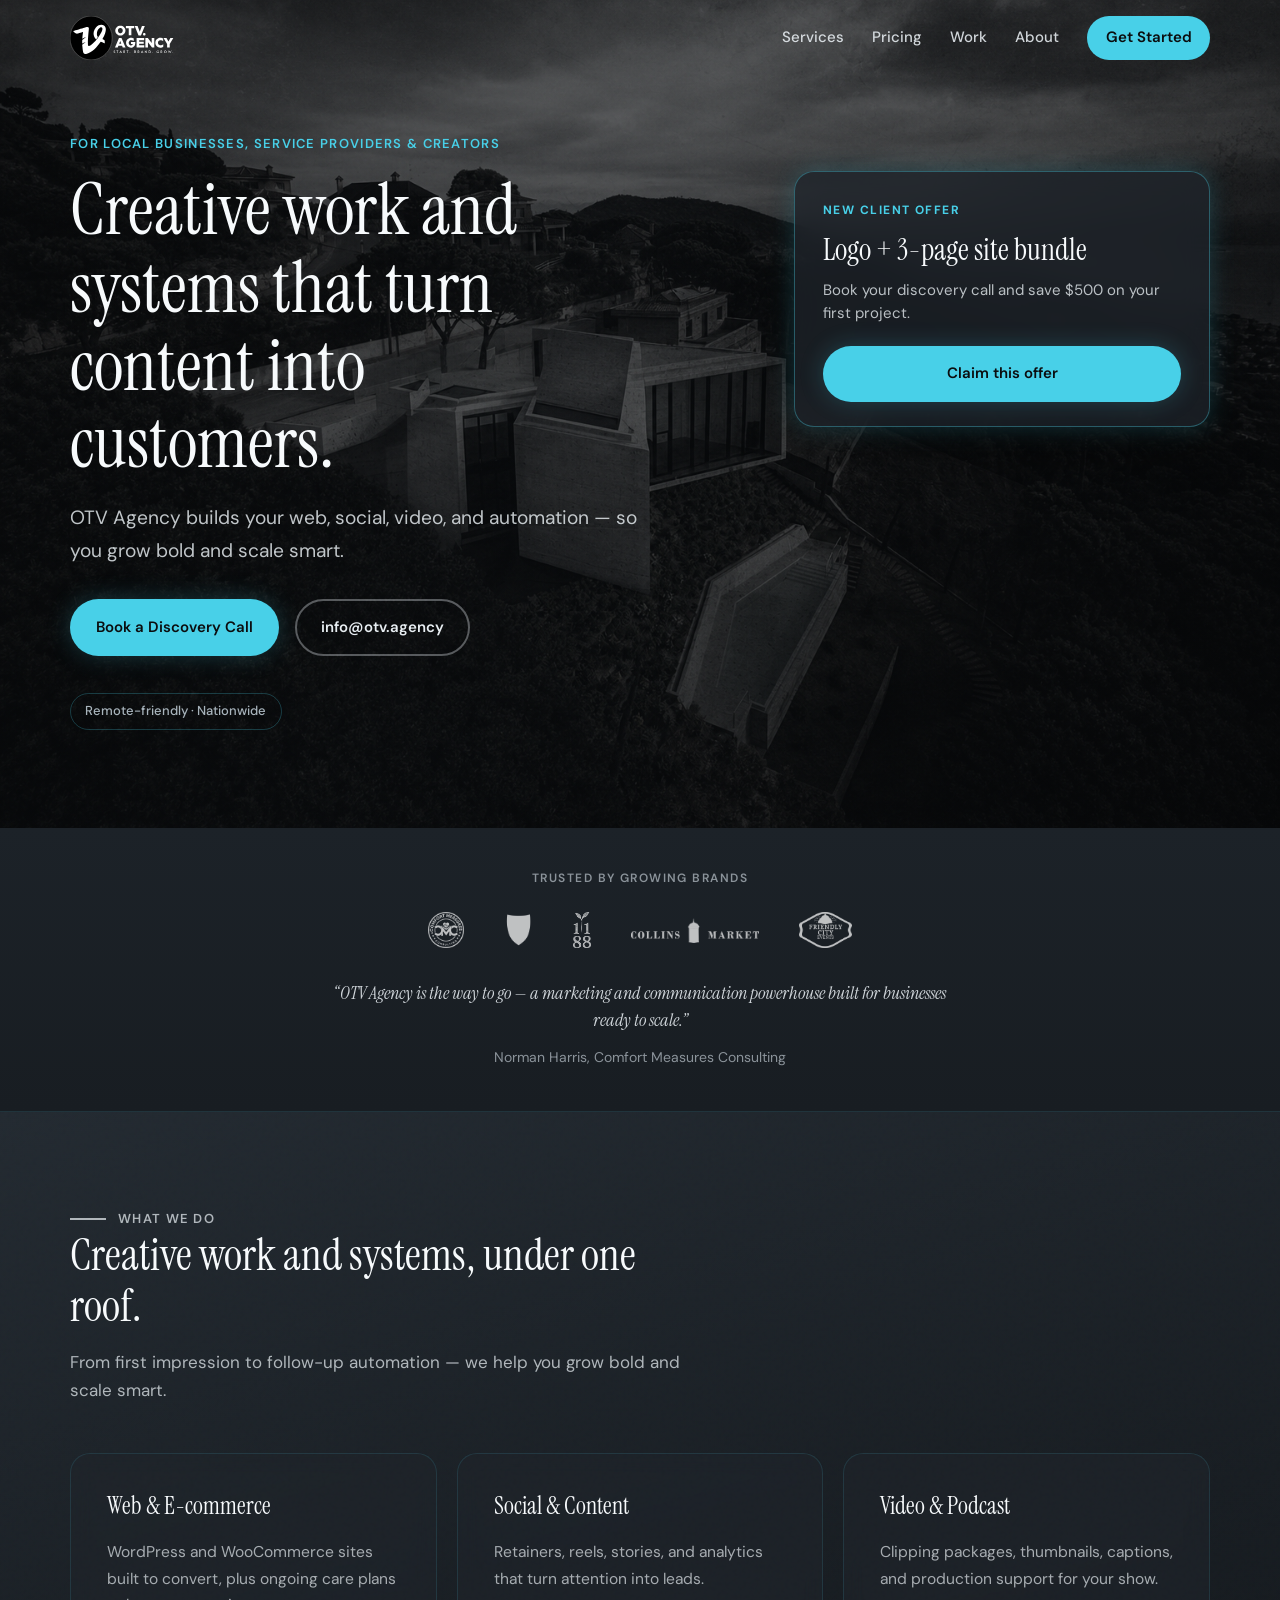
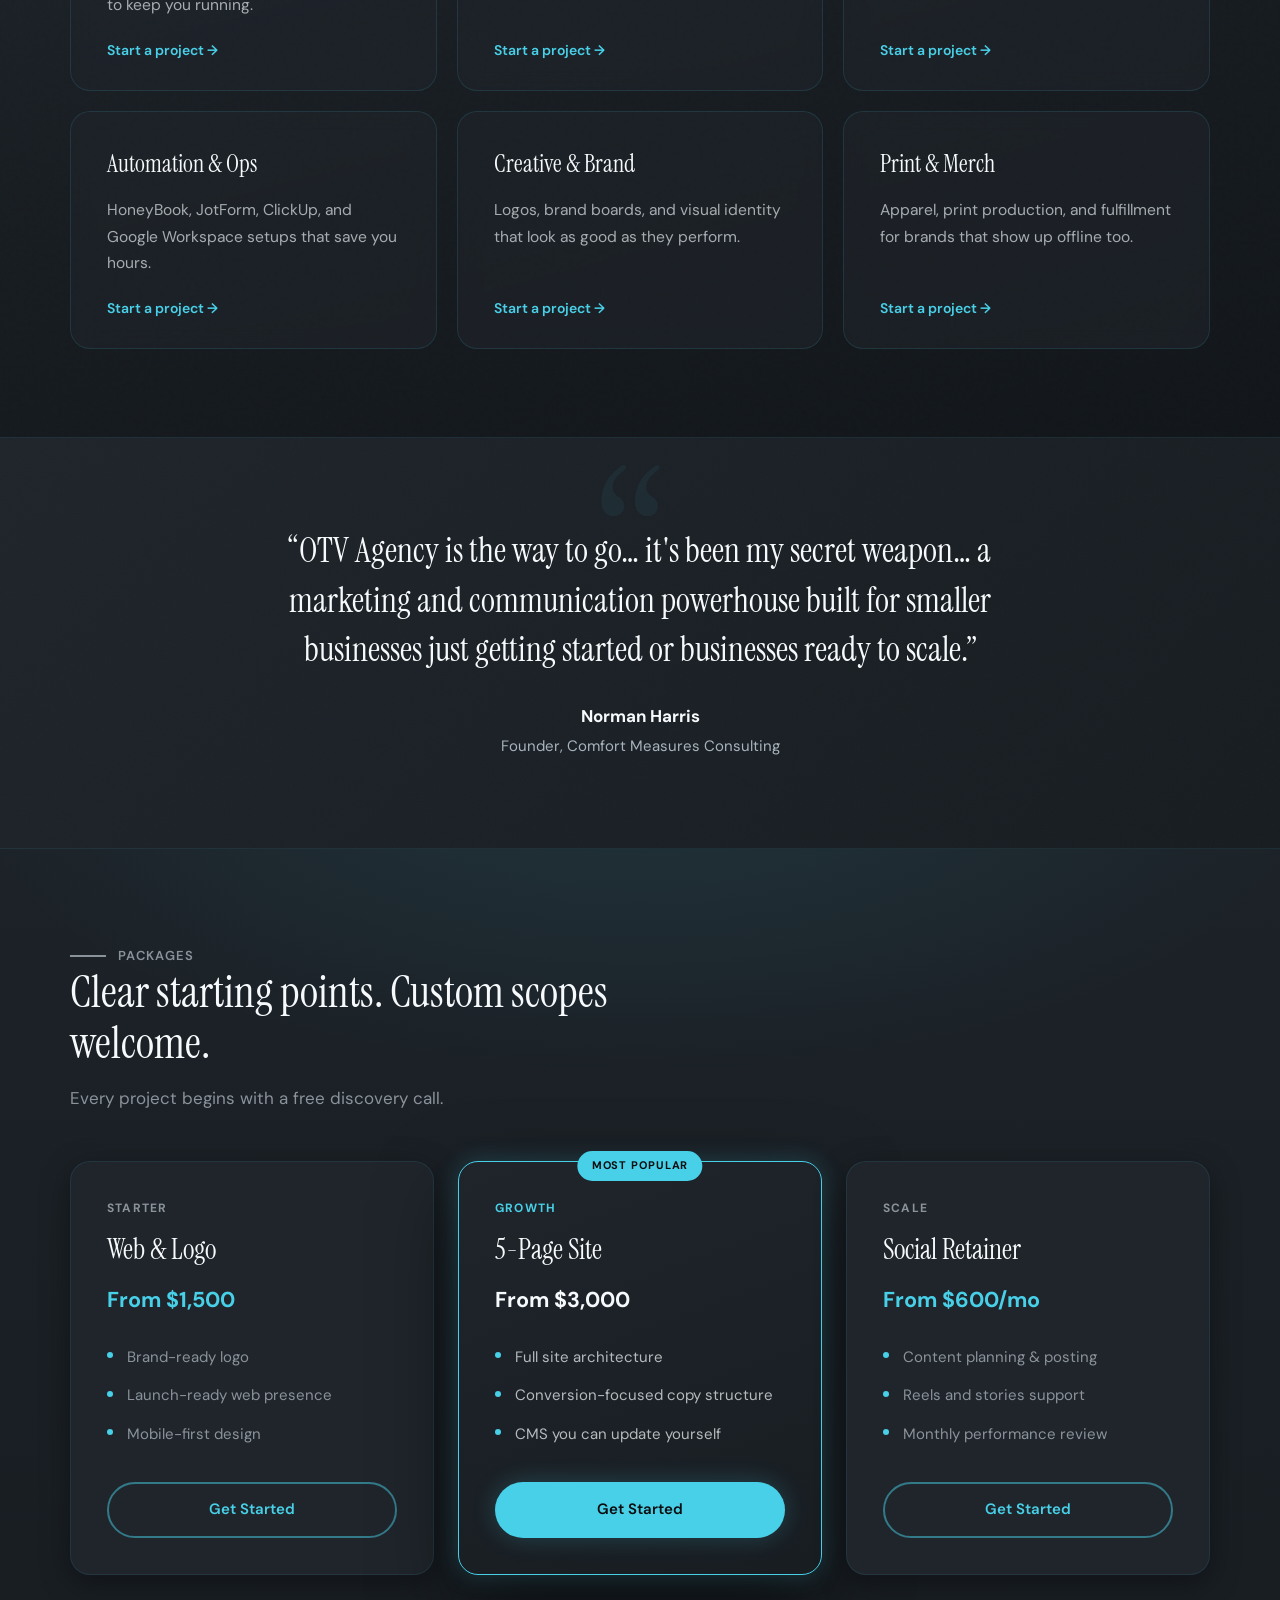
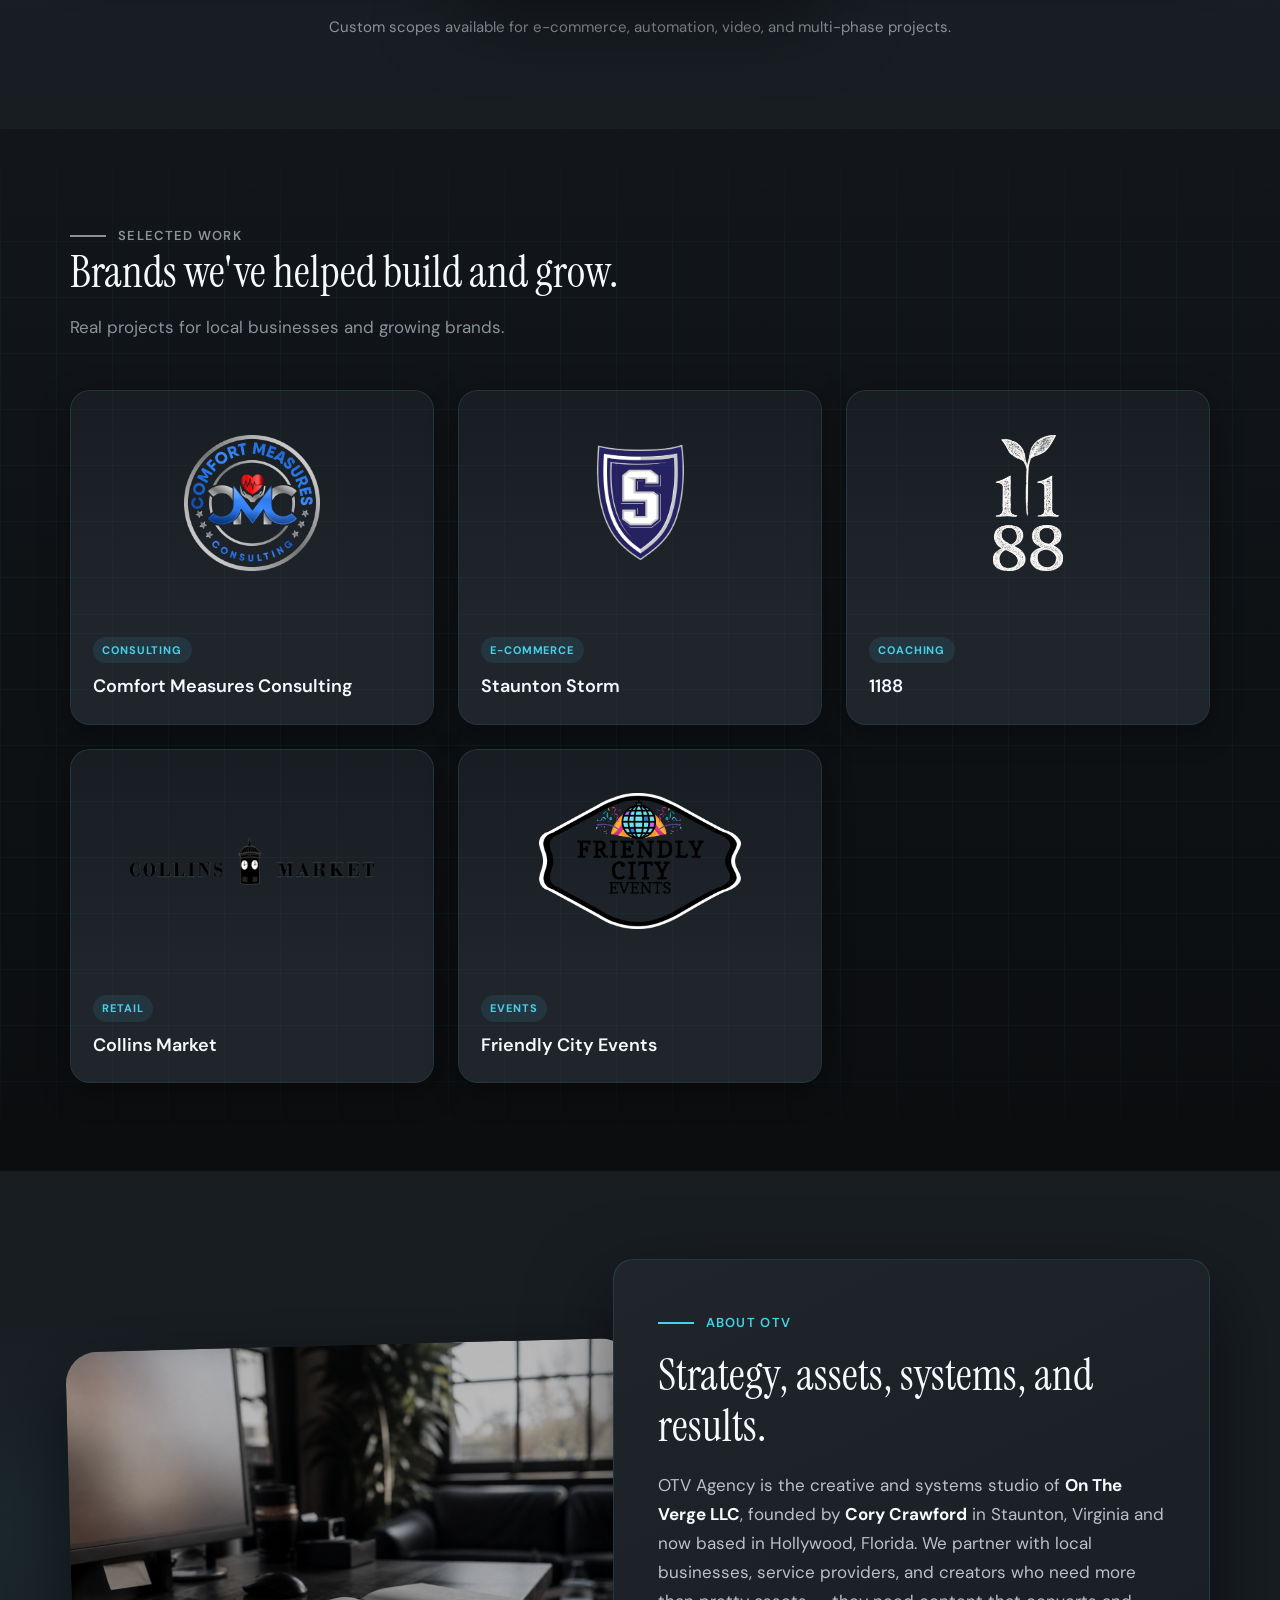
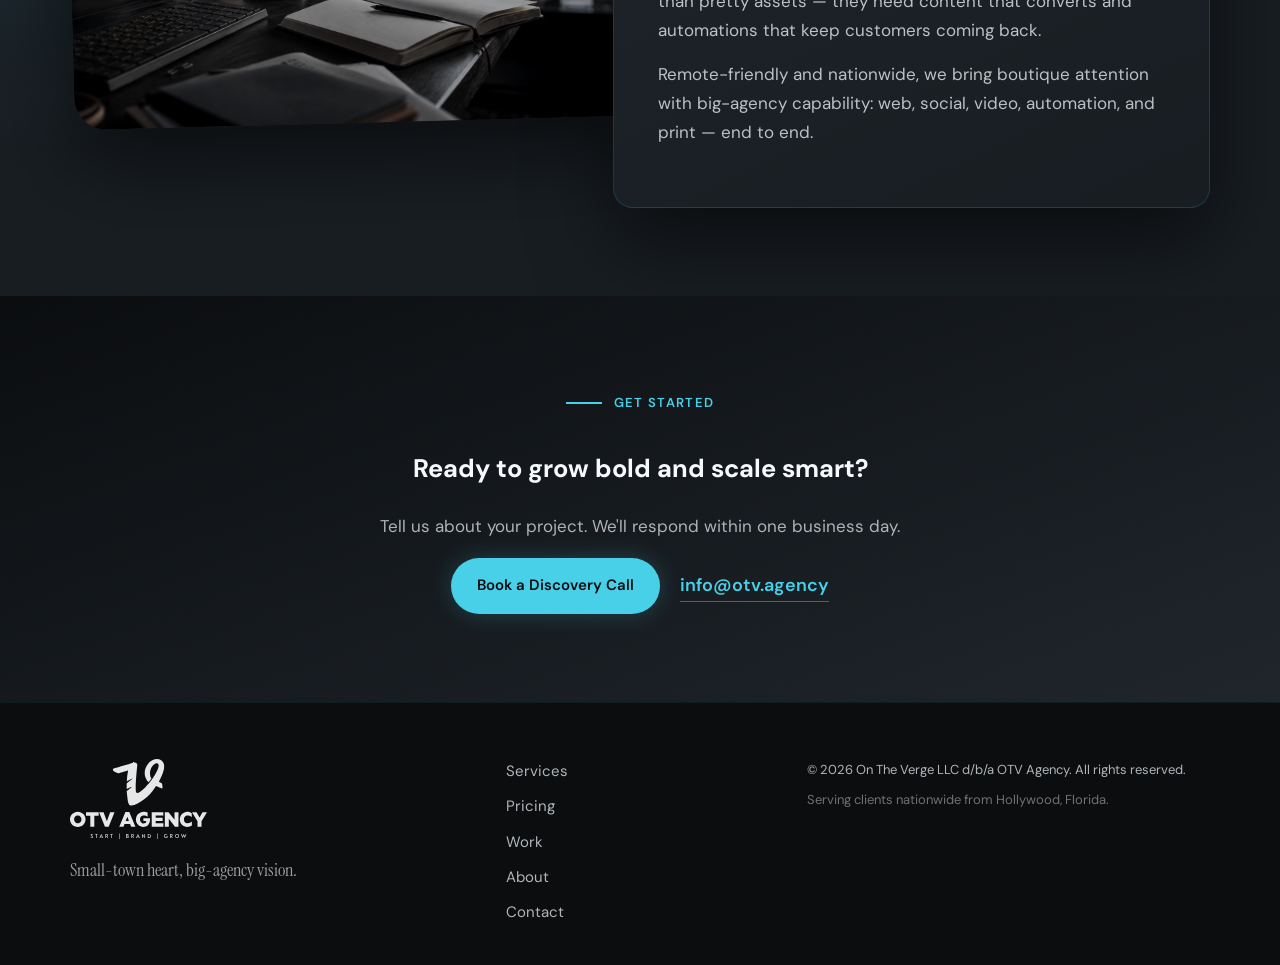
==== commit e2abf9c1: "Sync index.html with preview.html for GitHub Pages deploy Co-authored-by: OTVAgency <OTVAgency@users" ====
--- a/index.html
+++ b/index.html
@@ -9,7 +9,7 @@
   <link rel="preconnect" href="https://fonts.googleapis.com">
   <link rel="preconnect" href="https://fonts.gstatic.com" crossorigin>
   <link href="https://fonts.googleapis.com/css2?family=DM+Sans:ital,opsz,wght@0,9..40,400;0,9..40,500;0,9..40,600;0,9..40,700;1,9..40,400&family=Instrument+Serif:ital@0;1&display=swap" rel="stylesheet">
-  <link rel="stylesheet" href="theme/assets/css/main.css?v=20260922">
+  <link rel="stylesheet" href="theme/assets/css/main.css?v=20260922b">
 </head>
 <body>
   <a class="skip-link" href="#main">Skip to content</a>
@@ -41,8 +41,8 @@
       <div class="hero-grain" aria-hidden="true"></div>
       <div class="container hero-inner">
         <div class="hero-grid">
+          <p class="hero-eyebrow">For local businesses, service providers &amp; creators</p>
           <div class="hero-copy">
-            <p class="hero-eyebrow">For local businesses, service providers &amp; creators</p>
             <h1>Creative work and systems that turn content into customers.</h1>
             <p class="hero-lede">OTV Agency builds your web, social, video, and automation — so you grow bold and scale smart.</p>
             <div class="hero-actions">
@@ -229,6 +229,6 @@
   </footer>
 
   <script async src="https://app-cdn.clickup.com/assets/js/forms-embed/embed-form-v1.js"></script>
-  <script src="theme/assets/js/main.js?v=20260922"></script>
+  <script src="theme/assets/js/main.js?v=20260922b"></script>
 </body>
 </html>
--- a/theme/assets/css/main.css
+++ b/theme/assets/css/main.css
@@ -1,8 +1,8 @@
 :root {
   /* OTV brand — dark + cyan (logo glow) */
   --black: #0b0d0f;
-  --charcoal: #14181c;
-  --surface: #1a1f24;
+  --charcoal: #181d22;
+  --surface: #1f252b;
   --muted: #8b939a;
   --muted-light: #a8b4bc;
   --cream: #e8eef2;
@@ -118,20 +118,20 @@
 }
 .hero-media img {
   width: 100%; height: 100%; object-fit: cover;
-  filter: saturate(0.2) contrast(1.1) brightness(0.45);
+  filter: saturate(0.32) contrast(1.05) brightness(0.62);
 }
 .hero-overlay {
   position: absolute; inset: 0; z-index: 1;
   background: linear-gradient(
     115deg,
-    rgba(11, 13, 15, 0.9) 0%,
-    rgba(20, 24, 28, 0.72) 42%,
-    rgba(11, 13, 15, 0.88) 100%
+    rgba(11, 13, 15, 0.58) 0%,
+    rgba(20, 24, 28, 0.38) 42%,
+    rgba(11, 13, 15, 0.52) 100%
   );
 }
 .hero-grain {
   position: absolute; inset: 0; z-index: 2;
-  opacity: 0.18;
+  opacity: 0.12;
   mix-blend-mode: soft-light;
   pointer-events: none;
   background-image: var(--grain);
@@ -140,11 +140,13 @@
 .hero-grid {
   display: grid;
   grid-template-columns: minmax(0, 1fr) minmax(220px, 26rem);
-  gap: clamp(2rem, 5vw, 4rem);
-  align-items: center;
+  column-gap: clamp(2rem, 5vw, 4rem);
+  row-gap: 1rem;
+  align-items: start;
 }
 .hero-eyebrow {
-  margin: 0 0 1rem;
+  grid-column: 1 / -1;
+  margin: 0;
   font-size: 0.8125rem;
   font-weight: 600;
   letter-spacing: 0.1em;
@@ -152,12 +154,19 @@
   color: var(--cyan);
 }
 .hero-offer {
+  grid-row: 2;
+  grid-column: 2;
+  align-self: start;
   padding: 1.75rem 1.75rem 1.5rem;
   border-radius: var(--radius-md);
   border: 1px solid rgba(72, 208, 232, 0.35);
-  background: rgba(26, 31, 36, 0.75);
+  background: rgba(31, 37, 43, 0.72);
   backdrop-filter: blur(14px);
-  box-shadow: var(--glow-cyan), 0 24px 60px rgba(0, 0, 0, 0.4);
+  box-shadow: var(--glow-cyan), 0 24px 60px rgba(0, 0, 0, 0.32);
+}
+.hero-copy {
+  grid-row: 2;
+  grid-column: 1;
 }
 .hero-offer-label {
   margin: 0 0 0.75rem;
@@ -196,7 +205,7 @@
 /* Proof strip */
 .proof-strip {
   padding: 2.5rem 0;
-  background: var(--charcoal);
+  background: linear-gradient(180deg, #1c2228 0%, var(--charcoal) 100%);
   border-bottom: 1px solid rgba(72, 208, 232, 0.1);
 }
 .proof-strip-inner { text-align: center; }
@@ -334,14 +343,14 @@
 
 /* Services — dark cinematic band */
 .services {
-  background: linear-gradient(165deg, var(--surface) 0%, var(--charcoal) 55%, var(--black) 100%);
+  background: linear-gradient(165deg, #232a31 0%, var(--charcoal) 55%, #12161a 100%);
   color: var(--white);
 }
 .services::after {
   content: "";
   position: absolute;
   inset: 0;
-  opacity: 0.14;
+  opacity: 0.1;
   mix-blend-mode: soft-light;
   pointer-events: none;
   background-image: var(--grain);
@@ -358,8 +367,8 @@
   position: relative;
   padding: 2rem 2rem 1.75rem 2.25rem;
   border-radius: var(--radius-md);
-  background: rgba(26, 31, 36, 0.55);
-  border: 1px solid rgba(72, 208, 232, 0.1);
+  background: rgba(31, 37, 43, 0.62);
+  border: 1px solid rgba(72, 208, 232, 0.12);
   backdrop-filter: blur(10px);
   transition: background 0.3s, border-color 0.3s, box-shadow 0.3s, transform 0.3s;
   overflow: hidden;
@@ -410,8 +419,8 @@
 /* Pricing */
 .pricing {
   background:
-    radial-gradient(ellipse 90% 60% at 50% -10%, rgba(72, 208, 232, 0.08), transparent 60%),
-    var(--charcoal);
+    radial-gradient(ellipse 90% 60% at 50% -10%, rgba(72, 208, 232, 0.1), transparent 60%),
+    linear-gradient(180deg, #1c2228 0%, var(--charcoal) 100%);
 }
 .pricing-grid {
   display: grid;
@@ -520,7 +529,7 @@
 
 /* Work — editorial grid */
 .work {
-  background: var(--black);
+  background: linear-gradient(180deg, #12161a 0%, var(--black) 100%);
 }
 .work::before {
   content: "";
@@ -853,7 +862,12 @@
   .hero-inner { padding: 7rem 0 4rem; }
   .hero-grid {
     grid-template-columns: 1fr;
-    gap: 2.5rem;
+    row-gap: 2rem;
+  }
+  .hero-copy,
+  .hero-offer {
+    grid-column: 1;
+    grid-row: auto;
   }
   .hero-offer { max-width: 22rem; margin: 0 auto; }
   .hero h1 { max-width: none; }
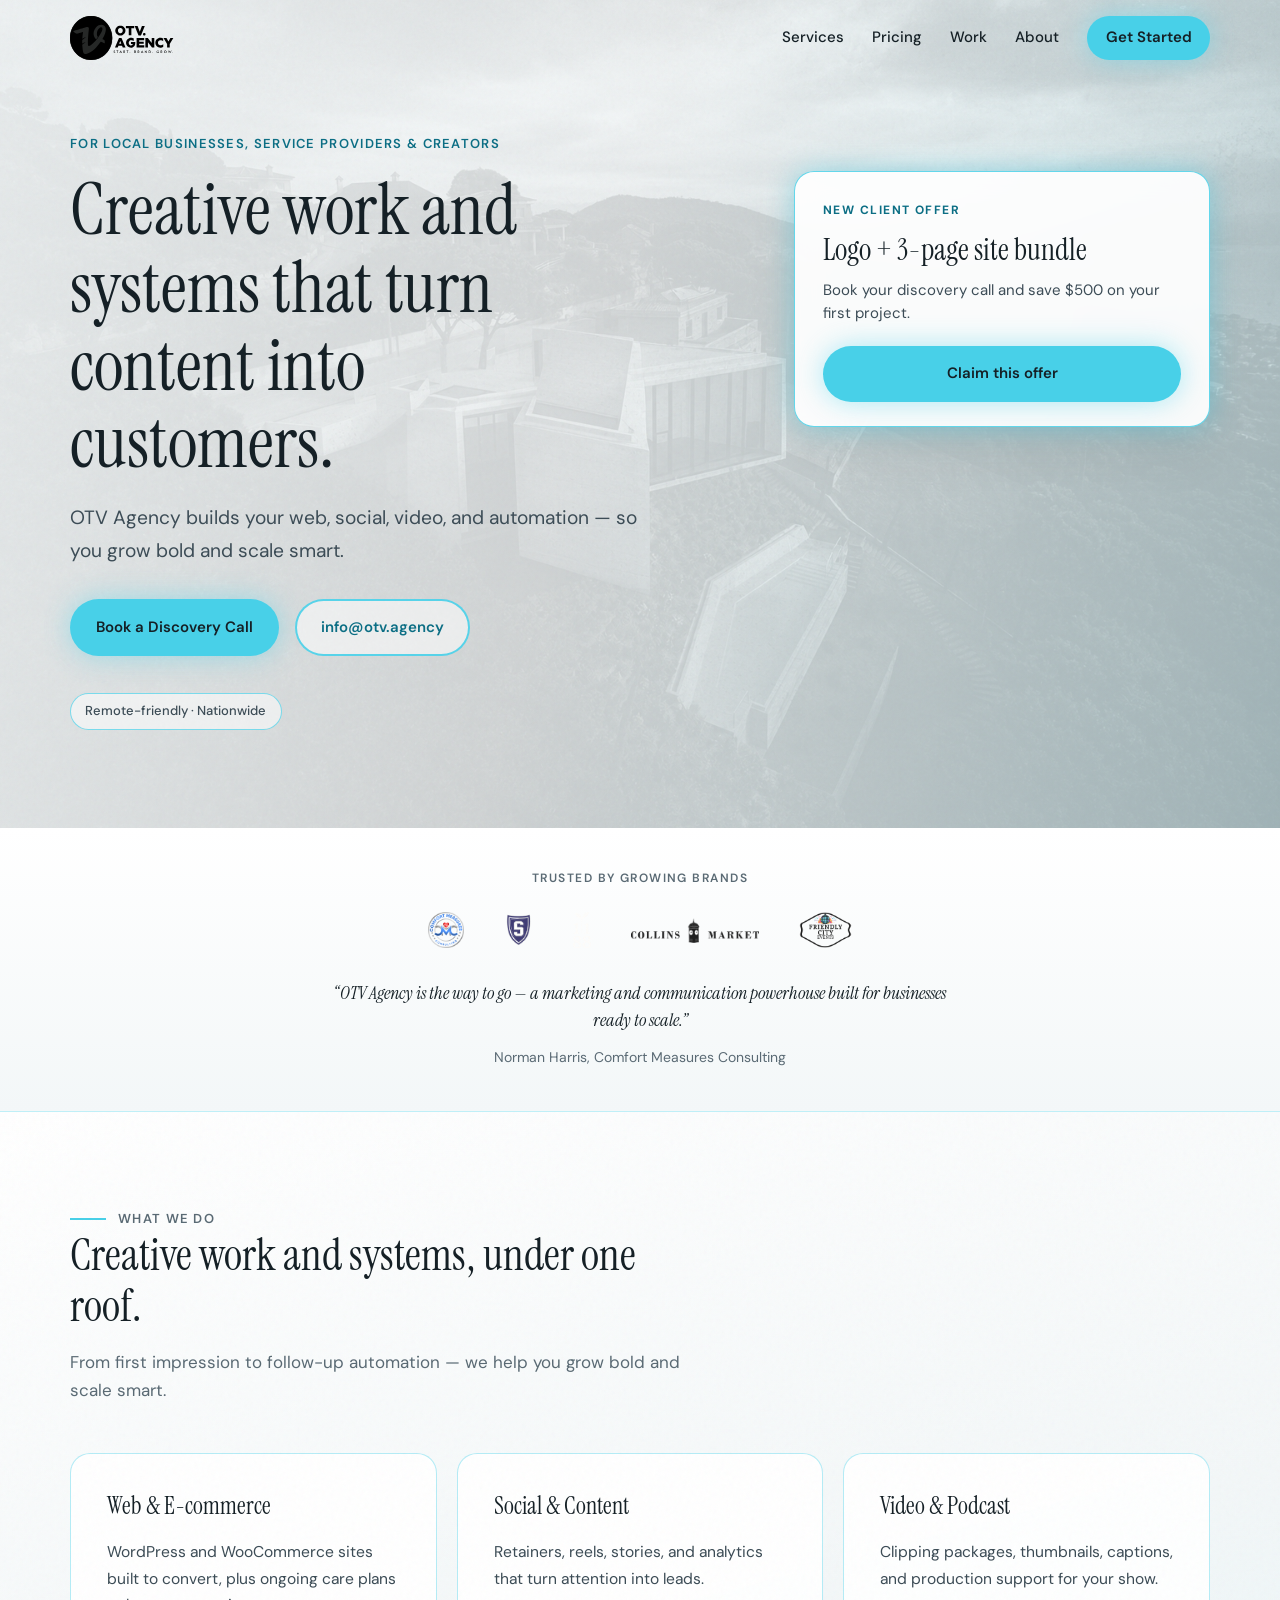
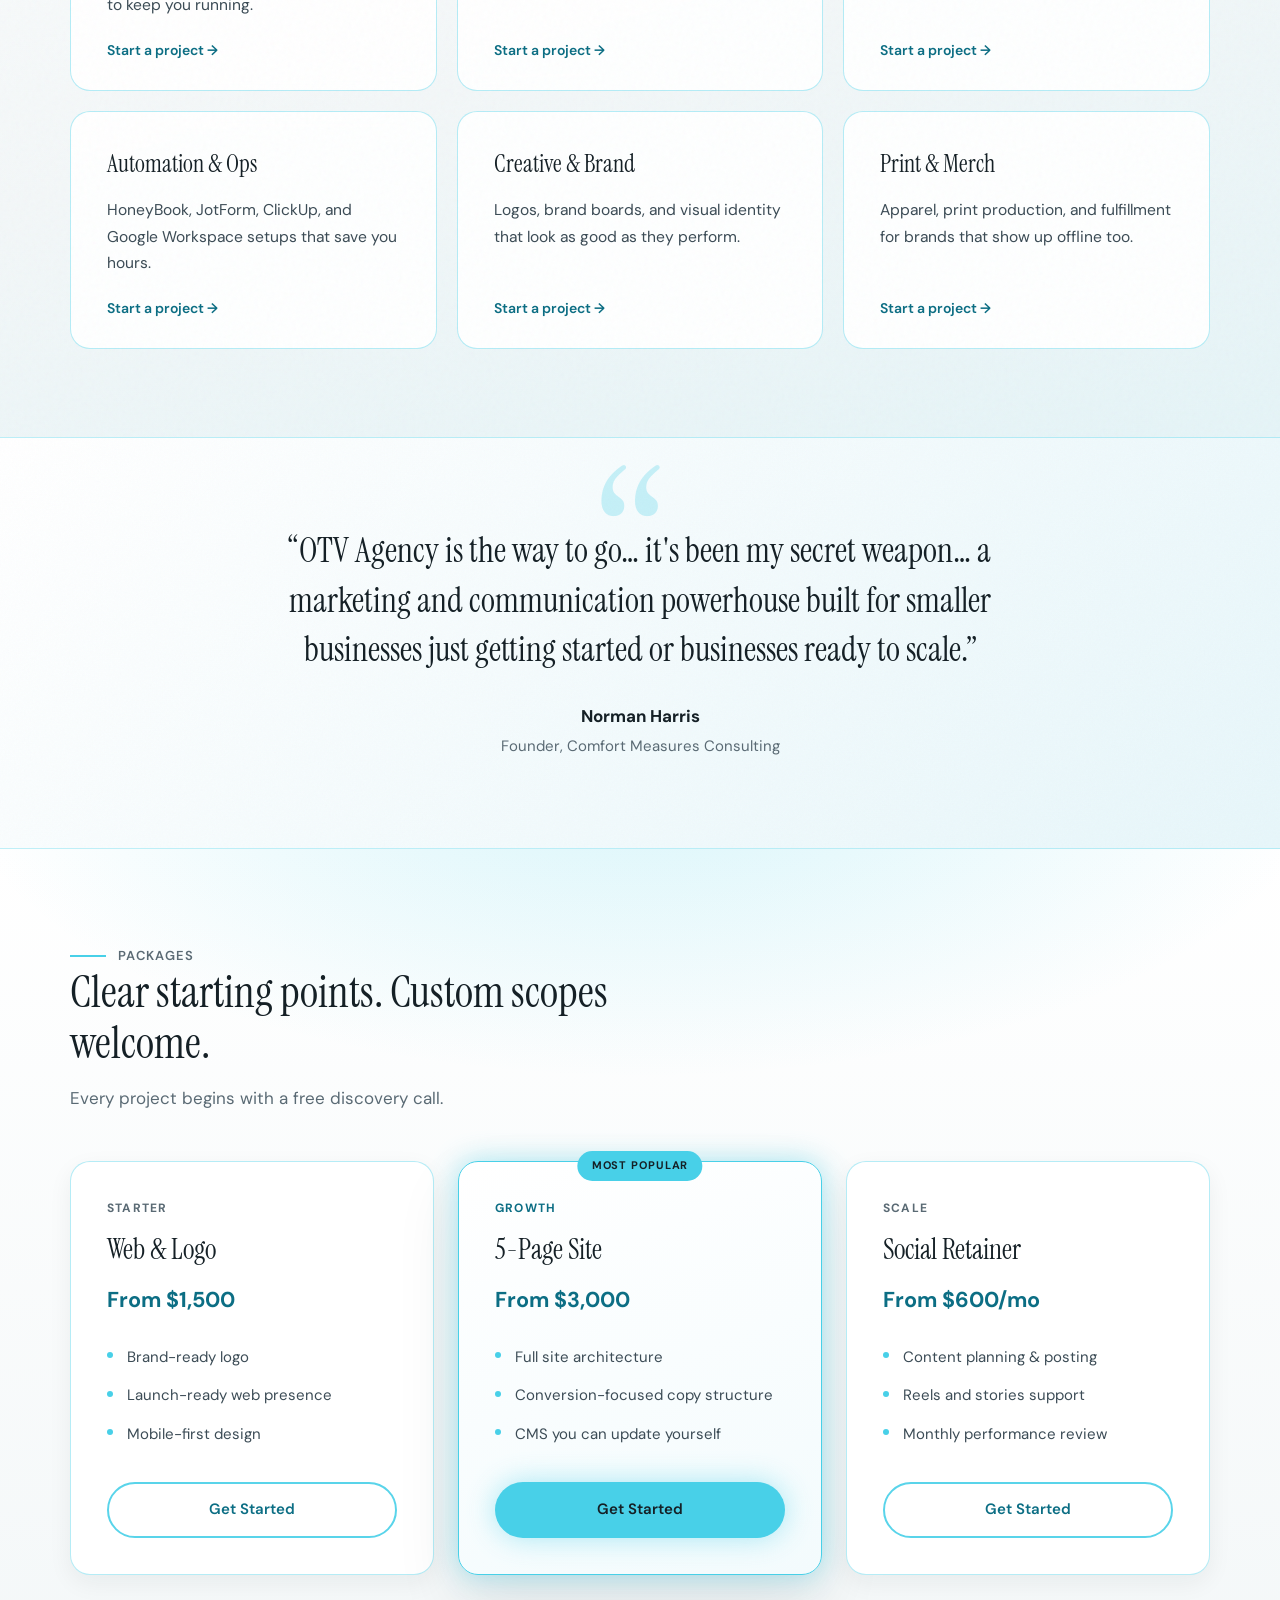
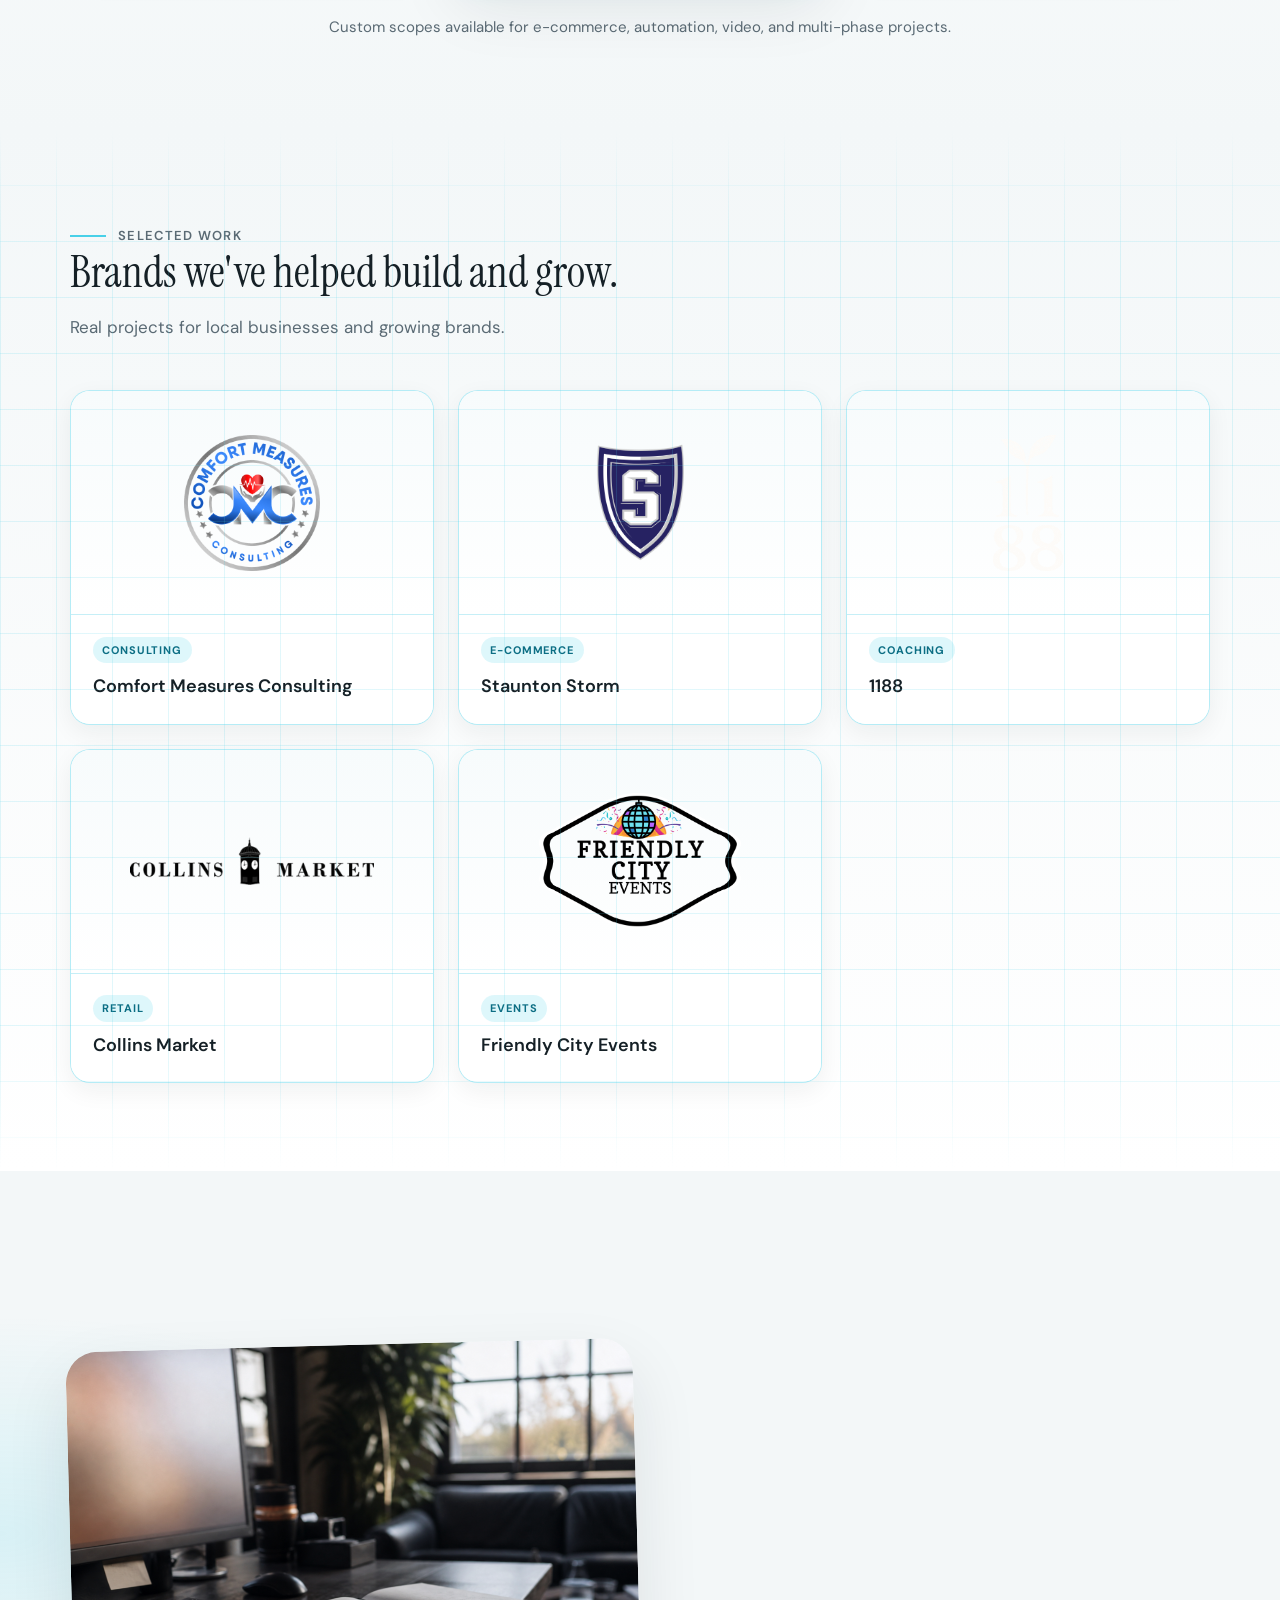
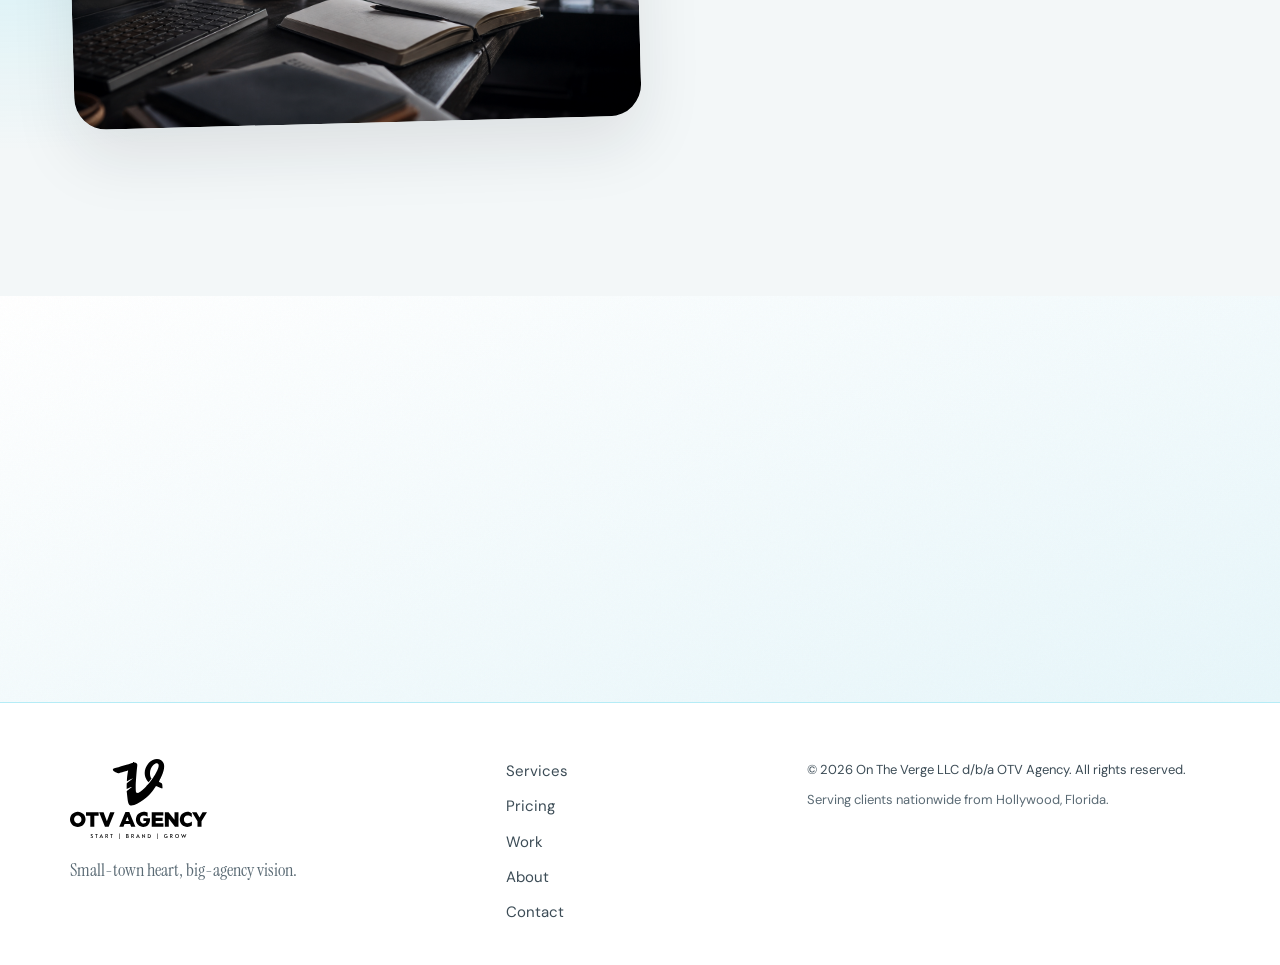
==== commit ed4d8ee8: "Restyle the GitHub Pages preview to a light cyan palette. Keep #48D0E8 for fills, borders, and glows" ====
--- a/index.html
+++ b/index.html
@@ -9,7 +9,7 @@
   <link rel="preconnect" href="https://fonts.googleapis.com">
   <link rel="preconnect" href="https://fonts.gstatic.com" crossorigin>
   <link href="https://fonts.googleapis.com/css2?family=DM+Sans:ital,opsz,wght@0,9..40,400;0,9..40,500;0,9..40,600;0,9..40,700;1,9..40,400&family=Instrument+Serif:ital@0;1&display=swap" rel="stylesheet">
-  <link rel="stylesheet" href="theme/assets/css/main.css?v=20260922b">
+  <link rel="stylesheet" href="theme/assets/css/main.css?v=20260922c">
 </head>
 <body>
   <a class="skip-link" href="#main">Skip to content</a>
--- a/theme/assets/css/main.css
+++ b/theme/assets/css/main.css
@@ -1,30 +1,38 @@
 :root {
-  /* OTV brand — dark + cyan (logo glow) */
-  --black: #0b0d0f;
-  --charcoal: #181d22;
-  --surface: #1f252b;
-  --muted: #8b939a;
-  --muted-light: #a8b4bc;
-  --cream: #e8eef2;
-  --cream-deep: #232a30;
-  --white: #f7fafc;
+  /* OTV brand — light + cyan (logo glow) */
+  --ink: #152026;
+  --ink-soft: #3c4c56;
+  --muted: #5a6a74;
+  --muted-light: #4d5e68;
+  --paper: #f3f7f8;
+  --paper-2: #e7f2f5;
+  --white: #ffffff;
+  --line: rgba(12, 110, 132, 0.14);
   --cyan: #48d0e8;
-  --cyan-deep: #1ba8c4;
-
-  /* Legacy aliases — remap forest accents to cyan */
+  --cyan-ink: #0c6e84;
+  --cyan-ink-hover: #084e5e;
+
+  /* Legacy names kept so older selectors still resolve */
+  --black: var(--ink);
+  --charcoal: #eef5f7;
+  --surface: var(--white);
+  --cream: var(--ink);
+  --cream-deep: var(--paper-2);
+  --cyan-deep: var(--cyan-ink);
+
   --forest: var(--cyan);
-  --forest-deep: var(--cyan-deep);
+  --forest-deep: var(--cyan-ink);
   --navy: var(--cyan);
-  --navy-deep: var(--cyan-deep);
+  --navy-deep: var(--cyan-ink);
   --stone: var(--muted);
 
   --font-display: "Instrument Serif", Georgia, serif;
   --font-body: "DM Sans", system-ui, sans-serif;
 
-  --shadow-sm: 0 8px 30px rgba(0, 0, 0, 0.35);
-  --shadow-md: 0 20px 60px rgba(0, 0, 0, 0.45);
-  --shadow-lg: 0 32px 80px rgba(0, 0, 0, 0.55);
-  --glow-cyan: 0 0 24px rgba(72, 208, 232, 0.22);
+  --shadow-sm: 0 8px 24px rgba(21, 32, 38, 0.06);
+  --shadow-md: 0 18px 44px rgba(21, 32, 38, 0.08);
+  --shadow-lg: 0 28px 64px rgba(21, 32, 38, 0.1);
+  --glow-cyan: 0 0 28px rgba(72, 208, 232, 0.45);
   --grain: url("data:image/svg+xml,%3Csvg viewBox='0 0 256 256' xmlns='http://www.w3.org/2000/svg'%3E%3Cfilter id='n'%3E%3CfeTurbulence type='fractalNoise' baseFrequency='0.85' numOctaves='4' stitchTiles='stitch'/%3E%3C/filter%3E%3Crect width='100%25' height='100%25' filter='url(%23n)' opacity='0.55'/%3E%3C/svg%3E");
   --radius-sm: 12px;
   --radius-md: 20px;
@@ -39,22 +47,22 @@
   font-family: var(--font-body);
   font-size: 1.0625rem;
   line-height: 1.7;
-  color: var(--cream);
-  background: var(--black);
+  color: var(--ink);
+  background: var(--paper);
 }
 img { max-width: 100%; height: auto; display: block; }
-a { color: var(--cyan); text-underline-offset: 3px; }
-a:hover { color: var(--white); }
+a { color: var(--cyan-ink); text-underline-offset: 3px; }
+a:hover { color: var(--cyan-ink-hover); }
 a:focus-visible,
 .btn:focus-visible,
 .nav-toggle:focus-visible {
-  outline: 2px solid var(--cyan);
+  outline: 2px solid var(--cyan-ink);
   outline-offset: 3px;
 }
 
 .skip-link {
   position: absolute; left: -9999px; top: 0; z-index: 9999;
-  padding: 0.75rem 1.25rem; background: var(--cyan); color: var(--black);
+  padding: 0.75rem 1.25rem; background: var(--cyan); color: var(--ink);
 }
 .skip-link:focus { left: 1rem; top: 1rem; }
 
@@ -66,10 +74,10 @@
   transition: background 0.3s, box-shadow 0.3s;
 }
 .site-header.is-scrolled {
-  background: rgba(11, 13, 15, 0.94);
+  background: rgba(255, 255, 255, 0.94);
   backdrop-filter: blur(12px);
   box-shadow: var(--shadow-sm);
-  border-bottom: 1px solid rgba(72, 208, 232, 0.08);
+  border-bottom: 1px solid rgba(72, 208, 232, 0.35);
 }
 .header-inner {
   display: flex; align-items: center; justify-content: space-between;
@@ -77,25 +85,29 @@
 }
 .brand { display: flex; align-items: center; text-decoration: none; }
 .brand-logo { height: 44px; width: auto; }
-.brand-logo--dark { display: none; }
-.brand-logo--light { display: block; }
+.brand-logo--light { display: none; }
+.brand-logo--dark { display: block; }
 
 .site-nav { display: flex; align-items: center; gap: 1.75rem; }
 .site-nav a {
   text-decoration: none; font-size: 0.9375rem; font-weight: 500;
-  color: rgba(232, 238, 242, 0.88);
-}
-.site-header.is-scrolled .site-nav a { color: rgba(232, 238, 242, 0.88); }
-.site-nav a:hover { color: var(--cyan); opacity: 1; }
-.site-header.is-scrolled .site-nav a:hover { color: var(--cyan); opacity: 1; }
+  color: var(--ink);
+}
+.site-header.is-scrolled .site-nav a { color: var(--ink); }
+.site-nav a:hover { color: var(--cyan-ink); opacity: 1; }
+.site-header.is-scrolled .site-nav a:hover { color: var(--cyan-ink); opacity: 1; }
 .nav-cta {
   padding: 0.55rem 1.15rem; border-radius: 999px;
-  background: var(--cyan); color: var(--black) !important;
+  background: var(--cyan); color: var(--ink) !important;
   font-weight: 600 !important;
-}
-.nav-cta:hover { background: var(--white); color: var(--black) !important; }
+  box-shadow: var(--glow-cyan);
+}
+.nav-cta:hover { background: var(--cyan-ink); color: var(--white) !important; }
 .site-header.is-scrolled .nav-cta {
-  background: var(--cyan); color: var(--black) !important;
+  background: var(--cyan); color: var(--ink) !important;
+}
+.site-header.is-scrolled .nav-cta:hover {
+  background: var(--cyan-ink); color: var(--white) !important;
 }
 
 .nav-toggle {
@@ -104,35 +116,36 @@
 }
 .nav-toggle span {
   display: block; width: 24px; height: 2px;
-  background: var(--cream); transition: 0.3s;
-}
-.site-header.is-scrolled .nav-toggle span { background: var(--cream); }
+  background: var(--ink); transition: 0.3s;
+}
+.site-header.is-scrolled .nav-toggle span { background: var(--ink); }
 
 /* Hero */
 .hero {
   position: relative; min-height: 92vh; display: flex; align-items: center;
-  color: var(--white); overflow: hidden;
+  color: var(--ink); overflow: hidden;
+  background: var(--paper);
 }
 .hero-media {
   position: absolute; inset: 0;
 }
 .hero-media img {
   width: 100%; height: 100%; object-fit: cover;
-  filter: saturate(0.32) contrast(1.05) brightness(0.62);
+  filter: saturate(0.4) contrast(0.92) brightness(1.2);
 }
 .hero-overlay {
   position: absolute; inset: 0; z-index: 1;
   background: linear-gradient(
-    115deg,
-    rgba(11, 13, 15, 0.58) 0%,
-    rgba(20, 24, 28, 0.38) 42%,
-    rgba(11, 13, 15, 0.52) 100%
+    105deg,
+    rgba(243, 247, 248, 0.94) 0%,
+    rgba(243, 247, 248, 0.84) 46%,
+    rgba(214, 240, 245, 0.72) 100%
   );
 }
 .hero-grain {
   position: absolute; inset: 0; z-index: 2;
-  opacity: 0.12;
-  mix-blend-mode: soft-light;
+  opacity: 0.08;
+  mix-blend-mode: multiply;
   pointer-events: none;
   background-image: var(--grain);
 }
@@ -151,7 +164,7 @@
   font-weight: 600;
   letter-spacing: 0.1em;
   text-transform: uppercase;
-  color: var(--cyan);
+  color: var(--cyan-ink);
 }
 .hero-offer {
   grid-row: 2;
@@ -159,10 +172,10 @@
   align-self: start;
   padding: 1.75rem 1.75rem 1.5rem;
   border-radius: var(--radius-md);
-  border: 1px solid rgba(72, 208, 232, 0.35);
-  background: rgba(31, 37, 43, 0.72);
+  border: 1px solid rgba(72, 208, 232, 0.85);
+  background: rgba(255, 255, 255, 0.92);
   backdrop-filter: blur(14px);
-  box-shadow: var(--glow-cyan), 0 24px 60px rgba(0, 0, 0, 0.32);
+  box-shadow: var(--glow-cyan), 0 24px 50px rgba(21, 32, 38, 0.08);
 }
 .hero-copy {
   grid-row: 2;
@@ -174,39 +187,41 @@
   font-weight: 700;
   letter-spacing: 0.12em;
   text-transform: uppercase;
-  color: var(--cyan);
+  color: var(--cyan-ink);
 }
 .hero-offer-headline {
   margin: 0 0 0.75rem;
   font-family: var(--font-display);
   font-size: clamp(1.5rem, 2.5vw, 1.875rem);
   line-height: 1.15;
-  color: var(--white);
+  color: var(--ink);
 }
 .hero-offer-copy {
   margin: 0 0 1.25rem;
   font-size: 0.9375rem;
   line-height: 1.55;
-  color: rgba(232, 238, 242, 0.78);
+  color: var(--ink-soft);
 }
 .hero-offer-cta { width: 100%; }
 .hero h1 {
   font-family: var(--font-display); font-size: clamp(2.75rem, 6vw, 4.5rem);
   font-weight: 400; line-height: 1.08; margin: 0 0 1.25rem; max-width: 16ch;
-}
-.hero-lede { font-size: 1.2rem; max-width: 44ch; color: rgba(232, 238, 242, 0.82); margin: 0 0 2rem; }
+  color: var(--ink);
+}
+.hero-lede { font-size: 1.2rem; max-width: 44ch; color: var(--ink-soft); margin: 0 0 2rem; }
 .hero-actions { display: flex; flex-wrap: wrap; gap: 1rem; margin-bottom: 1.5rem; }
 .hero-badge {
   display: inline-block; font-size: 0.8125rem; font-weight: 500;
   padding: 0.4rem 0.9rem; border-radius: 999px;
-  border: 1px solid rgba(72, 208, 232, 0.25); color: var(--muted-light);
+  border: 1px solid rgba(72, 208, 232, 0.7); color: var(--ink-soft);
+  background: rgba(255, 255, 255, 0.55);
 }
 
 /* Proof strip */
 .proof-strip {
   padding: 2.5rem 0;
-  background: linear-gradient(180deg, #1c2228 0%, var(--charcoal) 100%);
-  border-bottom: 1px solid rgba(72, 208, 232, 0.1);
+  background: linear-gradient(180deg, #ffffff 0%, var(--paper) 100%);
+  border-bottom: 1px solid rgba(72, 208, 232, 0.35);
 }
 .proof-strip-inner { text-align: center; }
 .proof-strip-label {
@@ -230,8 +245,8 @@
   width: auto;
   max-width: 8rem;
   object-fit: contain;
-  opacity: 0.72;
-  filter: brightness(0) invert(1);
+  opacity: 0.88;
+  filter: none;
   transition: opacity 0.2s;
 }
 .proof-logos img:hover { opacity: 1; }
@@ -246,7 +261,7 @@
   font-family: var(--font-display);
   font-size: 1.125rem;
   line-height: 1.5;
-  color: rgba(232, 238, 242, 0.88);
+  color: var(--ink);
   font-style: italic;
 }
 .proof-quote cite {
@@ -265,33 +280,33 @@
 .btn:hover { transform: translateY(-1px); }
 .btn-primary {
   background: var(--cyan);
-  color: var(--black);
+  color: var(--ink);
   box-shadow: var(--glow-cyan);
 }
 .btn-primary:hover {
-  background: var(--white);
-  color: var(--black);
-  box-shadow: 0 0 32px rgba(72, 208, 232, 0.35);
+  background: var(--cyan-ink);
+  color: var(--white);
+  box-shadow: 0 0 32px rgba(72, 208, 232, 0.55);
 }
 .btn-secondary {
   background: transparent;
-  color: var(--cyan);
-  border-color: rgba(72, 208, 232, 0.5);
+  color: var(--cyan-ink);
+  border-color: rgba(72, 208, 232, 0.9);
 }
 .btn-secondary:hover {
-  background: rgba(72, 208, 232, 0.12);
-  color: var(--white);
+  background: rgba(72, 208, 232, 0.16);
+  color: var(--cyan-ink-hover);
   border-color: var(--cyan);
 }
 .btn-ghost {
-  background: transparent;
-  color: var(--cream);
-  border-color: rgba(232, 238, 242, 0.35);
+  background: rgba(255, 255, 255, 0.55);
+  color: var(--cyan-ink);
+  border-color: rgba(72, 208, 232, 0.9);
 }
 .btn-ghost:hover {
-  background: rgba(232, 238, 242, 0.08);
-  color: var(--white);
-  border-color: rgba(232, 238, 242, 0.5);
+  background: rgba(72, 208, 232, 0.16);
+  color: var(--cyan-ink-hover);
+  border-color: var(--cyan);
 }
 
 /* Sections */
@@ -308,14 +323,14 @@
   font-weight: 600;
   letter-spacing: 0.1em;
   text-transform: uppercase;
-  color: var(--cyan);
+  color: var(--cyan-ink);
   margin: 0 0 0.75rem;
 }
 .section-label::before {
   content: "";
   width: 2.25rem;
   height: 2px;
-  background: currentColor;
+  background: var(--cyan);
   flex-shrink: 0;
 }
 .section-intro { max-width: 640px; margin-bottom: 3rem; }
@@ -325,7 +340,7 @@
   font-weight: 400;
   line-height: 1.15;
   margin: 0 0 1rem;
-  color: var(--white);
+  color: var(--ink);
 }
 .section-intro p { color: var(--muted); margin: 0; }
 
@@ -341,23 +356,23 @@
   transform: none;
 }
 
-/* Services — dark cinematic band */
+/* Services */
 .services {
-  background: linear-gradient(165deg, #232a31 0%, var(--charcoal) 55%, #12161a 100%);
-  color: var(--white);
+  background: linear-gradient(165deg, #ffffff 0%, var(--paper) 55%, #e5f4f7 100%);
+  color: var(--ink);
 }
 .services::after {
   content: "";
   position: absolute;
   inset: 0;
-  opacity: 0.1;
-  mix-blend-mode: soft-light;
+  opacity: 0.06;
+  mix-blend-mode: multiply;
   pointer-events: none;
   background-image: var(--grain);
 }
-.services .section-label { color: var(--cyan); }
-.services .section-intro h2 { color: var(--white); }
-.services .section-intro p { color: rgba(232, 238, 242, 0.72); }
+.services .section-label { color: var(--cyan-ink); }
+.services .section-intro h2 { color: var(--ink); }
+.services .section-intro p { color: var(--muted); }
 .services-grid {
   display: grid;
   grid-template-columns: repeat(auto-fit, minmax(280px, 1fr));
@@ -367,8 +382,8 @@
   position: relative;
   padding: 2rem 2rem 1.75rem 2.25rem;
   border-radius: var(--radius-md);
-  background: rgba(31, 37, 43, 0.62);
-  border: 1px solid rgba(72, 208, 232, 0.12);
+  background: rgba(255, 255, 255, 0.92);
+  border: 1px solid rgba(72, 208, 232, 0.4);
   backdrop-filter: blur(10px);
   transition: background 0.3s, border-color 0.3s, box-shadow 0.3s, transform 0.3s;
   overflow: hidden;
@@ -387,9 +402,9 @@
   transition: opacity 0.3s;
 }
 .service-card:hover {
-  background: rgba(26, 31, 36, 0.85);
-  border-color: rgba(72, 208, 232, 0.28);
-  box-shadow: var(--glow-cyan), 0 24px 50px rgba(0, 0, 0, 0.35);
+  background: #ffffff;
+  border-color: rgba(72, 208, 232, 0.85);
+  box-shadow: var(--glow-cyan), 0 18px 40px rgba(21, 32, 38, 0.08);
   transform: translateY(-3px);
 }
 .service-card:hover::after { opacity: 1; }
@@ -398,29 +413,29 @@
   font-size: 1.5rem;
   font-weight: 400;
   margin: 0 0 0.75rem;
-  color: var(--white);
+  color: var(--ink);
   max-width: 16ch;
 }
 .service-card p {
   margin: 0 0 1.25rem;
-  color: rgba(232, 238, 242, 0.68);
+  color: var(--ink-soft);
   font-size: 0.975rem;
   flex: 1;
 }
 .service-cta {
   font-size: 0.875rem;
   font-weight: 600;
-  color: var(--cyan);
+  color: var(--cyan-ink);
   text-decoration: none;
   align-self: flex-start;
 }
-.service-cta:hover { color: var(--white); }
+.service-cta:hover { color: var(--cyan-ink-hover); }
 
 /* Pricing */
 .pricing {
   background:
-    radial-gradient(ellipse 90% 60% at 50% -10%, rgba(72, 208, 232, 0.1), transparent 60%),
-    linear-gradient(180deg, #1c2228 0%, var(--charcoal) 100%);
+    radial-gradient(ellipse 90% 60% at 50% -10%, rgba(72, 208, 232, 0.22), transparent 60%),
+    linear-gradient(180deg, #ffffff 0%, var(--paper) 100%);
 }
 .pricing-grid {
   display: grid;
@@ -432,22 +447,22 @@
   position: relative;
   padding: 2.25rem;
   border-radius: var(--radius-md);
-  background: var(--surface);
-  border: 1px solid rgba(72, 208, 232, 0.1);
+  background: var(--white);
+  border: 1px solid rgba(72, 208, 232, 0.4);
   display: flex;
   flex-direction: column;
   box-shadow: var(--shadow-sm);
   transition: transform 0.3s, box-shadow 0.3s, border-color 0.3s;
-  color: var(--cream);
+  color: var(--ink);
 }
 .pricing-card:hover {
   box-shadow: var(--shadow-md);
-  border-color: rgba(72, 208, 232, 0.2);
+  border-color: rgba(72, 208, 232, 0.75);
 }
 .pricing-card--featured {
-  background: linear-gradient(160deg, var(--surface) 0%, var(--charcoal) 100%);
+  background: linear-gradient(160deg, #ffffff 0%, #f3fbfd 100%);
   border: 1px solid var(--cyan);
-  color: var(--white);
+  color: var(--ink);
   box-shadow: var(--glow-cyan), var(--shadow-lg);
   transform: translateY(-6px) scale(1.02);
 }
@@ -465,7 +480,7 @@
   letter-spacing: 0.08em;
   text-transform: uppercase;
   background: var(--cyan);
-  color: var(--black);
+  color: var(--ink);
   white-space: nowrap;
 }
 .pricing-tier {
@@ -476,22 +491,22 @@
   color: var(--muted);
   margin: 0 0 0.5rem;
 }
-.pricing-card--featured .pricing-tier { color: var(--cyan); }
+.pricing-card--featured .pricing-tier { color: var(--cyan-ink); }
 .pricing-card h3 {
   font-family: var(--font-display);
   font-size: 1.75rem;
   font-weight: 400;
   margin: 0 0 0.5rem;
-  color: var(--white);
-}
-.pricing-card--featured h3 { color: var(--white); }
+  color: var(--ink);
+}
+.pricing-card--featured h3 { color: var(--ink); }
 .pricing-amount {
   font-size: 1.35rem;
   font-weight: 700;
-  color: var(--cyan);
+  color: var(--cyan-ink);
   margin: 0 0 1.25rem;
 }
-.pricing-card--featured .pricing-amount { color: var(--white); }
+.pricing-card--featured .pricing-amount { color: var(--cyan-ink); }
 .pricing-card ul {
   list-style: none;
   padding: 0;
@@ -502,9 +517,9 @@
   padding: 0.4rem 0 0.4rem 1.25rem;
   position: relative;
   font-size: 0.9375rem;
-  color: var(--muted);
-}
-.pricing-card--featured li { color: rgba(232, 238, 242, 0.75); }
+  color: var(--ink-soft);
+}
+.pricing-card--featured li { color: var(--ink-soft); }
 .pricing-card li::before {
   content: "";
   position: absolute;
@@ -518,7 +533,7 @@
 .pricing-card--featured li::before { background: var(--cyan); }
 .pricing-card--featured .btn-primary {
   background: var(--cyan);
-  color: var(--black);
+  color: var(--ink);
 }
 .pricing-note {
   text-align: center;
@@ -527,17 +542,17 @@
   font-size: 0.9375rem;
 }
 
-/* Work — editorial grid */
+/* Work */
 .work {
-  background: linear-gradient(180deg, #12161a 0%, var(--black) 100%);
+  background: linear-gradient(180deg, var(--paper) 0%, #ffffff 100%);
 }
 .work::before {
   content: "";
   position: absolute;
   inset: 0;
   background-image:
-    linear-gradient(rgba(72, 208, 232, 0.04) 1px, transparent 1px),
-    linear-gradient(90deg, rgba(72, 208, 232, 0.04) 1px, transparent 1px);
+    linear-gradient(rgba(72, 208, 232, 0.16) 1px, transparent 1px),
+    linear-gradient(90deg, rgba(72, 208, 232, 0.16) 1px, transparent 1px);
   background-size: 56px 56px;
   mask-image: linear-gradient(180deg, transparent, #000 12%, #000 88%, transparent);
   pointer-events: none;
@@ -550,15 +565,15 @@
 .work-card {
   border-radius: var(--radius-md);
   overflow: hidden;
-  background: var(--surface);
-  border: 1px solid rgba(72, 208, 232, 0.1);
+  background: var(--white);
+  border: 1px solid rgba(72, 208, 232, 0.4);
   box-shadow: var(--shadow-sm);
   transition: box-shadow 0.3s, transform 0.3s, border-color 0.3s;
 }
 .work-card:hover {
   box-shadow: var(--glow-cyan), var(--shadow-md);
   transform: translateY(-4px);
-  border-color: rgba(72, 208, 232, 0.3);
+  border-color: rgba(72, 208, 232, 0.85);
 }
 .work-link { display: block; color: inherit; text-decoration: none; }
 .work-thumb {
@@ -567,13 +582,13 @@
   justify-content: center;
   min-height: 14rem;
   padding: 2.5rem 2rem;
-  background: linear-gradient(180deg, var(--charcoal) 0%, var(--surface) 100%);
-  border-bottom: 1px solid rgba(72, 208, 232, 0.08);
+  background: linear-gradient(180deg, #f7fbfc 0%, #ffffff 100%);
+  border-bottom: 1px solid rgba(72, 208, 232, 0.28);
   transition: background 0.3s;
   overflow: visible;
 }
 .work-card:hover .work-thumb {
-  background: linear-gradient(180deg, #1a2026 0%, var(--surface) 100%);
+  background: linear-gradient(180deg, #e7f7fb 0%, #ffffff 100%);
 }
 .work-thumb img {
   display: block;
@@ -592,22 +607,22 @@
   max-width: min(90%, 16rem);
   max-height: 7.5rem;
 }
-.work-thumb--dark { background: var(--charcoal); }
+.work-thumb--dark { background: #f4f8f9; }
 .work-thumb-fallback {
   display: block;
   width: 4rem;
   height: 4rem;
   border-radius: 50%;
 }
-.work-thumb--1 { background: linear-gradient(135deg, #1a1f24, #2a3540); }
-.work-thumb--2 { background: linear-gradient(135deg, #14181c, #1ba8c4); }
-.work-thumb--3 { background: linear-gradient(135deg, #0b0d0f, #232a30); }
-.work-thumb--4 { background: linear-gradient(135deg, #14181c, #48d0e8); }
-.work-thumb--5 { background: linear-gradient(135deg, #1a1f24, #8b939a); }
-.work-thumb--6 { background: linear-gradient(135deg, #0b0d0f, #1ba8c4); }
+.work-thumb--1 { background: linear-gradient(135deg, #f4f8f9, #d7eef3); }
+.work-thumb--2 { background: linear-gradient(135deg, #f7fbfc, #9ee4f2); }
+.work-thumb--3 { background: linear-gradient(135deg, #ffffff, #d5e8ee); }
+.work-thumb--4 { background: linear-gradient(135deg, #f7fbfc, #48d0e8); }
+.work-thumb--5 { background: linear-gradient(135deg, #f4f8f9, #c5d0d6); }
+.work-thumb--6 { background: linear-gradient(135deg, #ffffff, #7fd4e4); }
 .work-meta {
   padding: 1.15rem 1.35rem 1.35rem;
-  background: var(--surface);
+  background: var(--white);
 }
 .work-tag {
   display: inline-block;
@@ -615,20 +630,20 @@
   font-weight: 700;
   letter-spacing: 0.08em;
   text-transform: uppercase;
-  color: var(--cyan);
-  background: rgba(72, 208, 232, 0.1);
+  color: var(--cyan-ink);
+  background: rgba(72, 208, 232, 0.18);
   padding: 0.25rem 0.6rem;
   border-radius: 999px;
   margin-bottom: 0.5rem;
 }
-.work-meta h3 { font-size: 1.125rem; font-weight: 600; margin: 0; color: var(--white); }
+.work-meta h3 { font-size: 1.125rem; font-weight: 600; margin: 0; color: var(--ink); }
 
 /* Testimonial */
 .testimonial {
-  background: linear-gradient(135deg, var(--surface) 0%, var(--charcoal) 100%);
-  color: var(--white);
-  border-top: 1px solid rgba(72, 208, 232, 0.08);
-  border-bottom: 1px solid rgba(72, 208, 232, 0.08);
+  background: linear-gradient(135deg, #ffffff 0%, #e7f6fa 100%);
+  color: var(--ink);
+  border-top: 1px solid rgba(72, 208, 232, 0.35);
+  border-bottom: 1px solid rgba(72, 208, 232, 0.35);
 }
 .testimonial::before {
   content: "\201C";
@@ -639,15 +654,15 @@
   font-family: var(--font-display);
   font-size: clamp(8rem, 18vw, 14rem);
   line-height: 1;
-  color: rgba(72, 208, 232, 0.06);
+  color: rgba(72, 208, 232, 0.28);
   pointer-events: none;
 }
 .testimonial::after {
   content: "";
   position: absolute;
   inset: 0;
-  opacity: 0.12;
-  mix-blend-mode: soft-light;
+  opacity: 0.05;
+  mix-blend-mode: multiply;
   pointer-events: none;
   background-image: var(--grain);
 }
@@ -665,6 +680,7 @@
   line-height: 1.45;
   margin: 0 0 1.75rem;
   font-weight: 400;
+  color: var(--ink);
 }
 .testimonial cite {
   font-style: normal;
@@ -672,14 +688,15 @@
   flex-direction: column;
   gap: 0.2rem;
   align-items: center;
-}
-.testimonial cite span { font-size: 0.9375rem; color: var(--muted-light); }
-
-/* About — overlapping editorial panel */
+  color: var(--ink);
+}
+.testimonial cite span { font-size: 0.9375rem; color: var(--muted); }
+
+/* About */
 .about {
   background:
-    radial-gradient(ellipse 70% 50% at 0% 50%, rgba(72, 208, 232, 0.06), transparent 60%),
-    var(--charcoal);
+    radial-gradient(ellipse 70% 50% at 0% 50%, rgba(72, 208, 232, 0.16), transparent 60%),
+    var(--paper);
 }
 .about-grid {
   display: grid;
@@ -695,7 +712,7 @@
 .about-media img {
   border-radius: var(--radius-lg);
   box-shadow: var(--shadow-lg);
-  filter: saturate(0.45) contrast(1.06) brightness(0.75);
+  filter: saturate(0.85) contrast(1.02) brightness(1.02);
   transform: rotate(-1.5deg);
 }
 .about-copy {
@@ -704,44 +721,44 @@
   margin-left: -3.5rem;
   padding: 2.75rem;
   border-radius: var(--radius-md);
-  background: linear-gradient(155deg, var(--surface), var(--charcoal));
-  color: var(--white);
-  border: 1px solid rgba(72, 208, 232, 0.15);
+  background: linear-gradient(155deg, #ffffff, #f4fbfc);
+  color: var(--ink);
+  border: 1px solid rgba(72, 208, 232, 0.55);
   box-shadow: var(--shadow-lg);
 }
-.about-copy .section-label { color: var(--cyan); }
+.about-copy .section-label { color: var(--cyan-ink); }
 .about-copy h2 {
   font-family: var(--font-display);
   font-size: clamp(2rem, 4vw, 2.75rem);
   font-weight: 400;
   line-height: 1.15;
   margin: 0 0 1.25rem;
-  color: var(--white);
+  color: var(--ink);
 }
 .about-copy p {
-  color: rgba(232, 238, 242, 0.78);
+  color: var(--ink-soft);
   margin: 0 0 1rem;
 }
-.about-copy strong { color: var(--white); }
-
-/* Contact — dark close */
+.about-copy strong { color: var(--ink); }
+
+/* Contact */
 .contact {
-  background: linear-gradient(160deg, var(--black) 0%, var(--surface) 100%);
-  color: var(--white);
+  background: linear-gradient(160deg, #ffffff 0%, #e7f6fa 100%);
+  color: var(--ink);
 }
 .contact::after {
   content: "";
   position: absolute;
   inset: 0;
-  opacity: 0.1;
-  mix-blend-mode: soft-light;
+  opacity: 0.05;
+  mix-blend-mode: multiply;
   pointer-events: none;
   background-image: var(--grain);
 }
 .contact .container { position: relative; z-index: 1; }
-.contact--cta .section-label { color: var(--cyan); }
-.contact--cta h2 { color: var(--white); }
-.contact--cta p { color: rgba(232, 238, 242, 0.72); }
+.contact--cta .section-label { color: var(--cyan-ink); }
+.contact--cta h2 { color: var(--ink); }
+.contact--cta p { color: var(--ink-soft); }
 .contact--cta .contact-cta-inner {
   max-width: 640px;
   margin-inline: auto;
@@ -755,35 +772,35 @@
   align-items: center;
   margin-top: 0.5rem;
 }
-.contact--cta .contact-link { border-bottom-color: rgba(72, 208, 232, 0.45); color: var(--cyan); }
+.contact--cta .contact-link { border-bottom-color: rgba(12, 110, 132, 0.45); color: var(--cyan-ink); }
 .contact-grid {
   display: grid;
   grid-template-columns: 1fr 1fr;
   gap: 3rem;
   align-items: start;
 }
-.contact-copy .section-label { color: var(--cyan); }
+.contact-copy .section-label { color: var(--cyan-ink); }
 .contact-copy h2 {
   font-family: var(--font-display);
   font-size: clamp(2rem, 4vw, 2.5rem);
   font-weight: 400;
   margin: 0 0 1rem;
-  color: var(--white);
-}
-.contact-copy p { color: rgba(232, 238, 242, 0.72); margin: 0 0 1.5rem; }
+  color: var(--ink);
+}
+.contact-copy p { color: var(--ink-soft); margin: 0 0 1.5rem; }
 .contact-link {
   font-weight: 600;
   font-size: 1.125rem;
   text-decoration: none;
-  color: var(--cyan);
-  border-bottom: 1px solid rgba(72, 208, 232, 0.45);
-}
-.contact-link:hover { color: var(--white); border-color: var(--white); }
+  color: var(--cyan-ink);
+  border-bottom: 1px solid rgba(12, 110, 132, 0.45);
+}
+.contact-link:hover { color: var(--cyan-ink-hover); border-color: var(--cyan-ink-hover); }
 
 /* Intake page */
 .intake-page { padding-top: 0; }
 .intake {
-  background: var(--charcoal);
+  background: var(--paper);
   padding: 7rem 0 4rem;
 }
 .intake-intro {
@@ -796,19 +813,19 @@
   font-weight: 400;
   line-height: 1.15;
   margin: 0 0 1rem;
-  color: var(--white);
+  color: var(--ink);
 }
 .intake-intro p { color: var(--muted); margin: 0 0 0.75rem; }
 .intake-alt { font-size: 0.9375rem; }
 .intake-alt .contact-link {
-  color: var(--cyan);
-  border-bottom-color: rgba(72, 208, 232, 0.45);
-}
-.intake-alt .contact-link:hover { color: var(--white); }
+  color: var(--cyan-ink);
+  border-bottom-color: rgba(12, 110, 132, 0.45);
+}
+.intake-alt .contact-link:hover { color: var(--cyan-ink-hover); }
 .intake-form-embed {
   border-radius: var(--radius-md);
-  background: var(--surface);
-  border: 1px solid rgba(72, 208, 232, 0.12);
+  background: var(--white);
+  border: 1px solid rgba(72, 208, 232, 0.45);
   box-shadow: var(--shadow-lg);
   overflow: hidden;
   min-height: 900px;
@@ -822,21 +839,21 @@
 
 /* Footer */
 .site-footer {
-  background: var(--black);
-  color: rgba(232, 238, 242, 0.75);
+  background: #ffffff;
+  color: var(--ink-soft);
   padding: 3.5rem 0 2.5rem;
-  border-top: 1px solid rgba(72, 208, 232, 0.08);
+  border-top: 1px solid rgba(72, 208, 232, 0.4);
 }
 .footer-inner {
   display: grid; grid-template-columns: 1.5fr 1fr 1.5fr; gap: 2rem; align-items: start;
 }
-.footer-brand img { height: 80px; width: auto; margin-bottom: 1rem; filter: brightness(0) invert(1); opacity: 0.9; }
-.footer-tagline { font-family: var(--font-display); font-size: 1.125rem; color: rgba(255,255,255,0.6); margin: 0; }
+.footer-brand img { height: 80px; width: auto; margin-bottom: 1rem; filter: none; opacity: 1; }
+.footer-tagline { font-family: var(--font-display); font-size: 1.125rem; color: var(--muted); margin: 0; }
 .footer-nav { display: flex; flex-direction: column; gap: 0.6rem; }
-.footer-nav a { color: rgba(232, 238, 242, 0.75); text-decoration: none; font-size: 0.9375rem; }
-.footer-nav a:hover { color: var(--cyan); }
+.footer-nav a { color: var(--ink-soft); text-decoration: none; font-size: 0.9375rem; }
+.footer-nav a:hover { color: var(--cyan-ink); }
 .footer-meta p { margin: 0 0 0.5rem; font-size: 0.8125rem; }
-.footer-note { color: rgba(232, 238, 242, 0.45); }
+.footer-note { color: var(--muted); }
 
 /* Responsive */
 @media (max-width: 900px) {
@@ -852,13 +869,14 @@
   .site-nav {
     position: fixed; top: 0; right: 0; bottom: 0; width: min(280px, 85vw);
     flex-direction: column; align-items: flex-start; padding: 5rem 2rem 2rem;
-    background: var(--charcoal); transform: translateX(100%);
+    background: #ffffff; transform: translateX(100%);
     transition: transform 0.3s; gap: 1.25rem;
-    border-left: 1px solid rgba(72, 208, 232, 0.12);
+    border-left: 1px solid rgba(72, 208, 232, 0.45);
+    box-shadow: var(--shadow-md);
   }
   .site-nav.is-open { transform: translateX(0); }
-  .site-nav a { color: rgba(232, 238, 242, 0.9) !important; font-size: 1.0625rem; }
-  .nav-cta { margin-top: 0.5rem; }
+  .site-nav a { color: var(--ink) !important; font-size: 1.0625rem; }
+  .nav-cta { margin-top: 0.5rem; color: var(--ink) !important; }
   .hero-inner { padding: 7rem 0 4rem; }
   .hero-grid {
     grid-template-columns: 1fr;
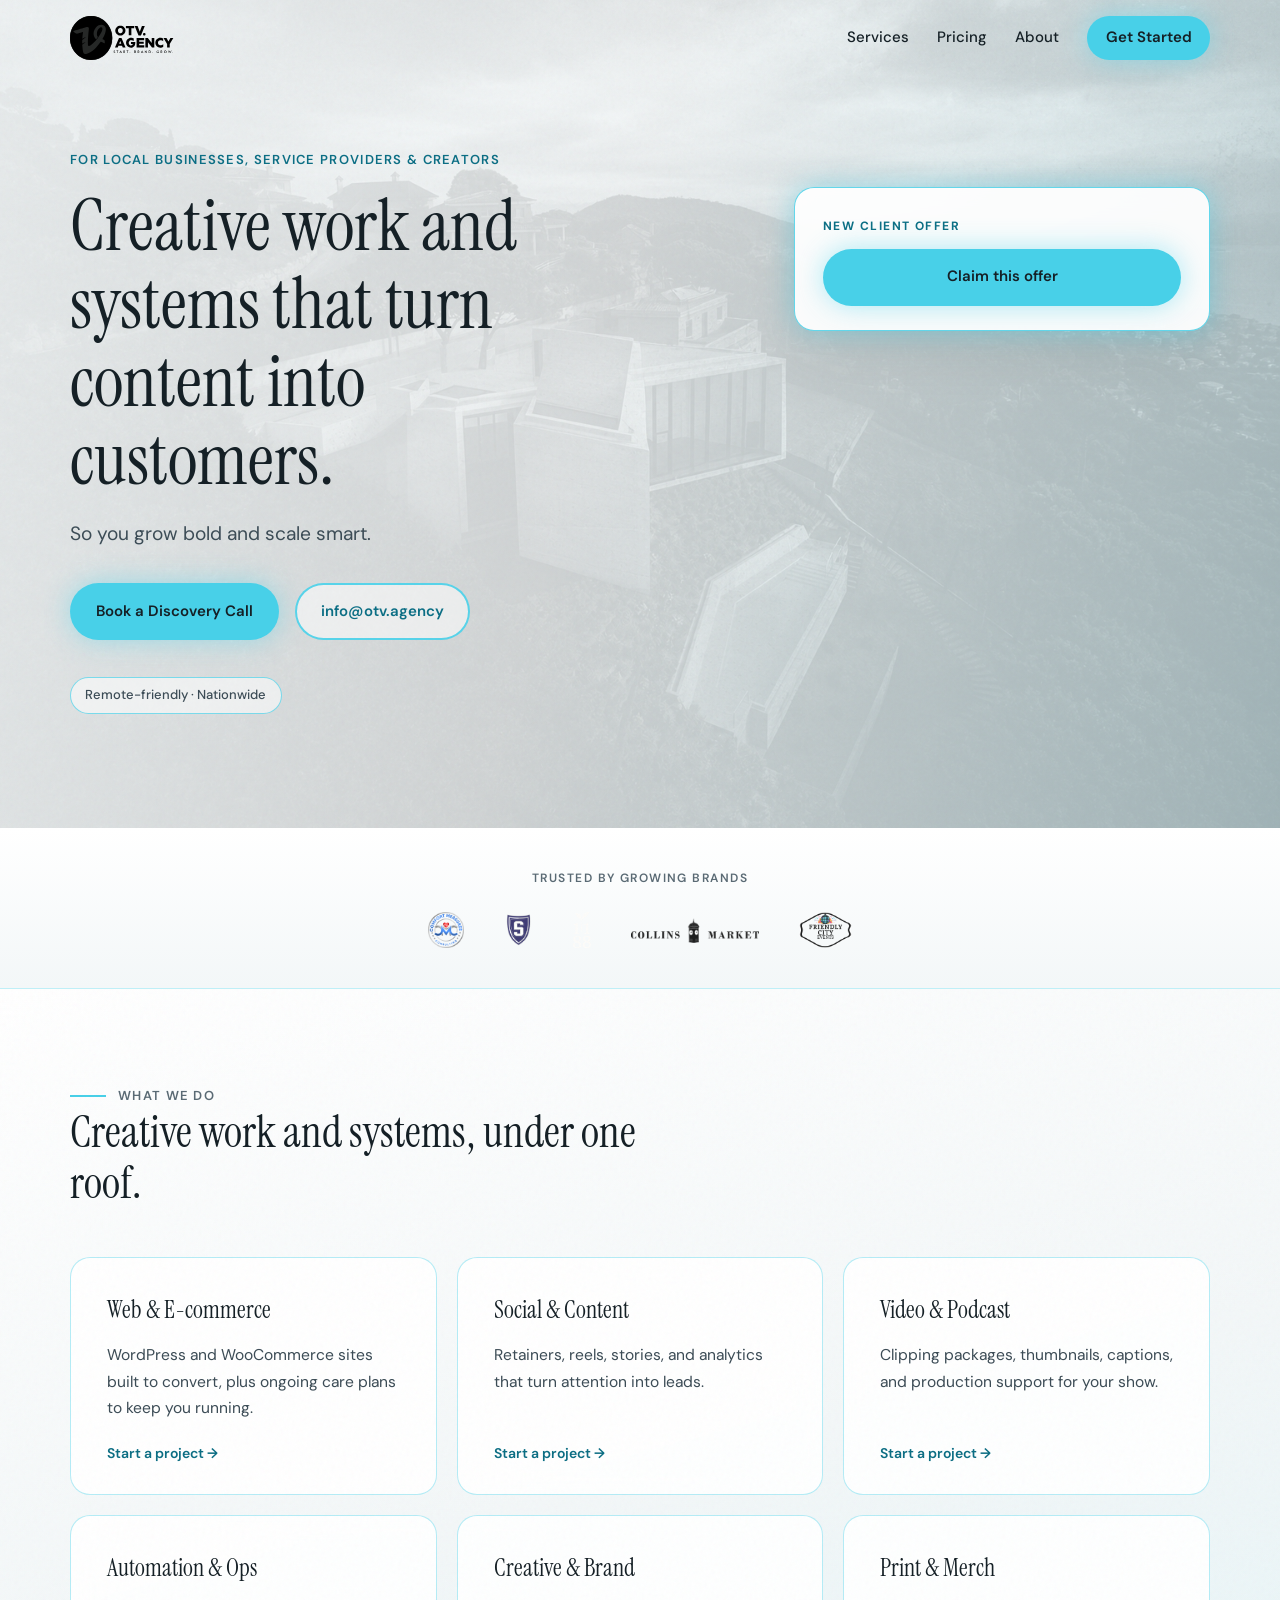
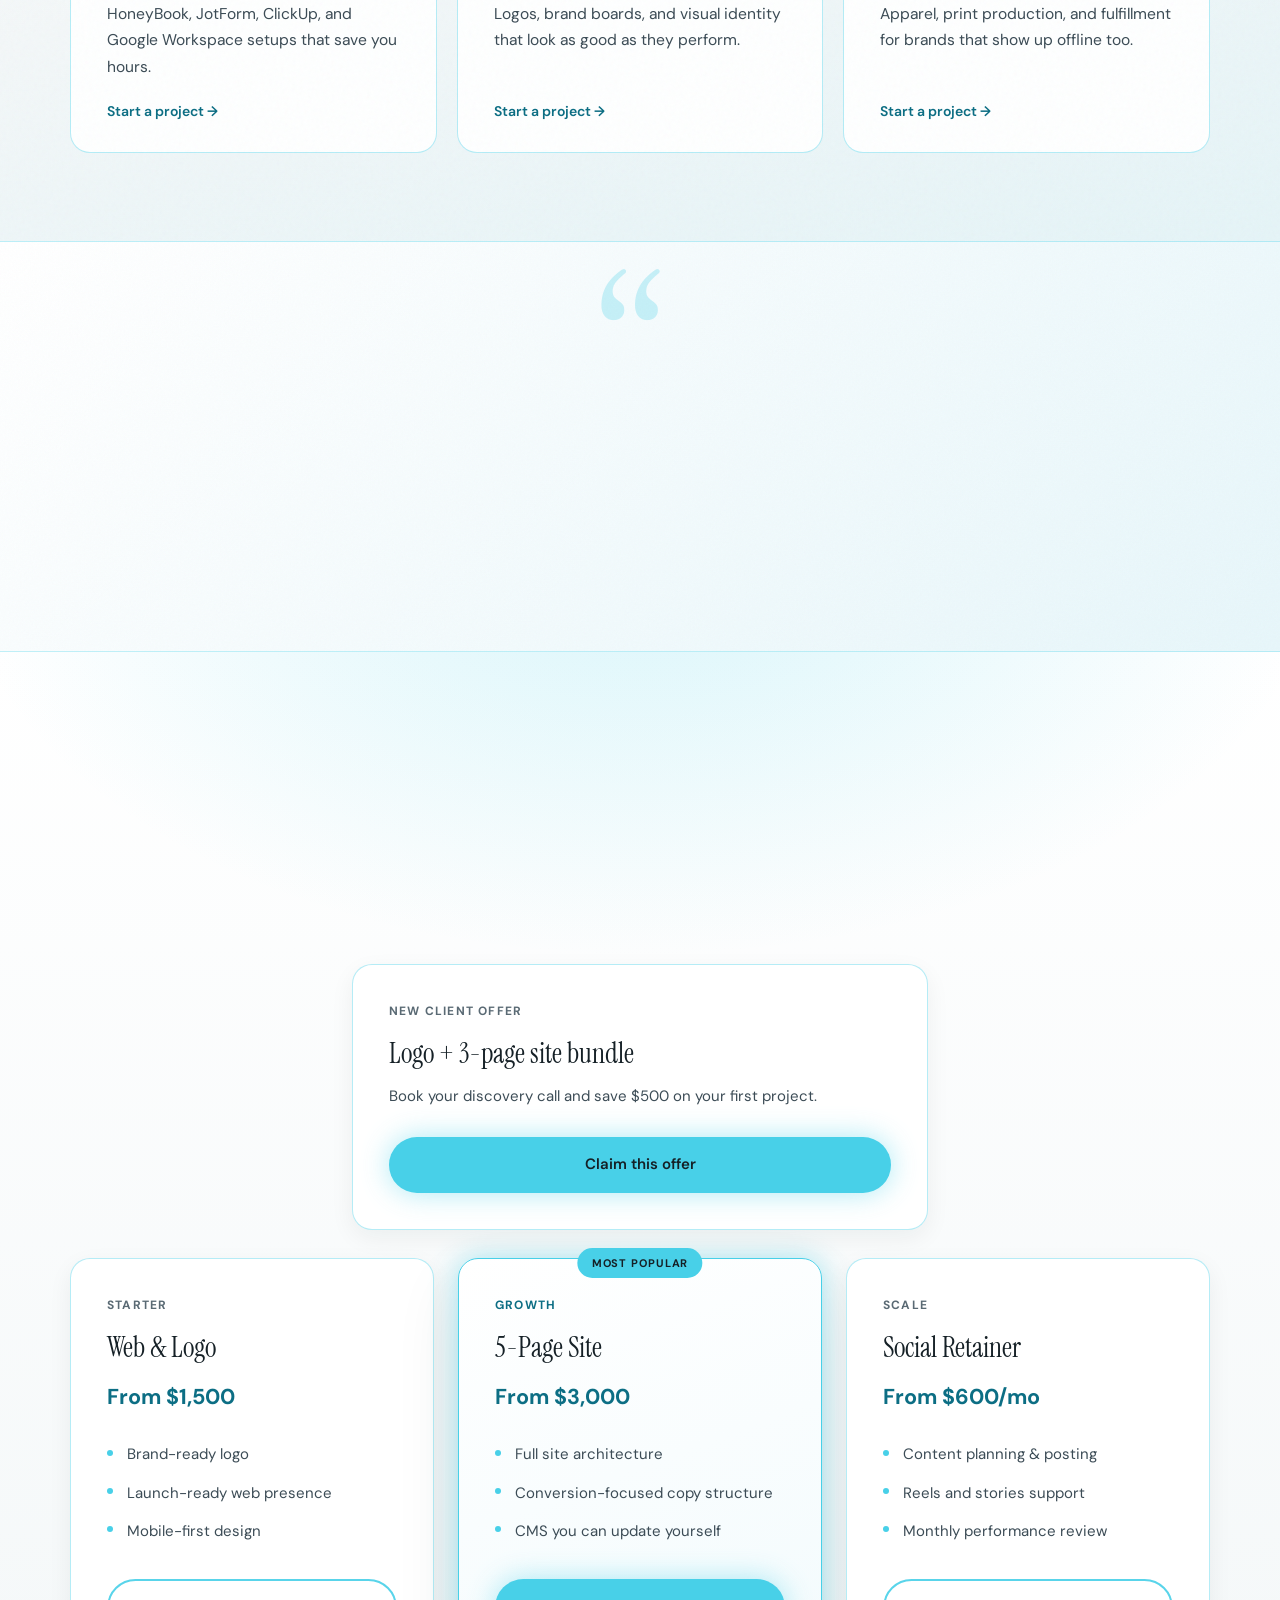
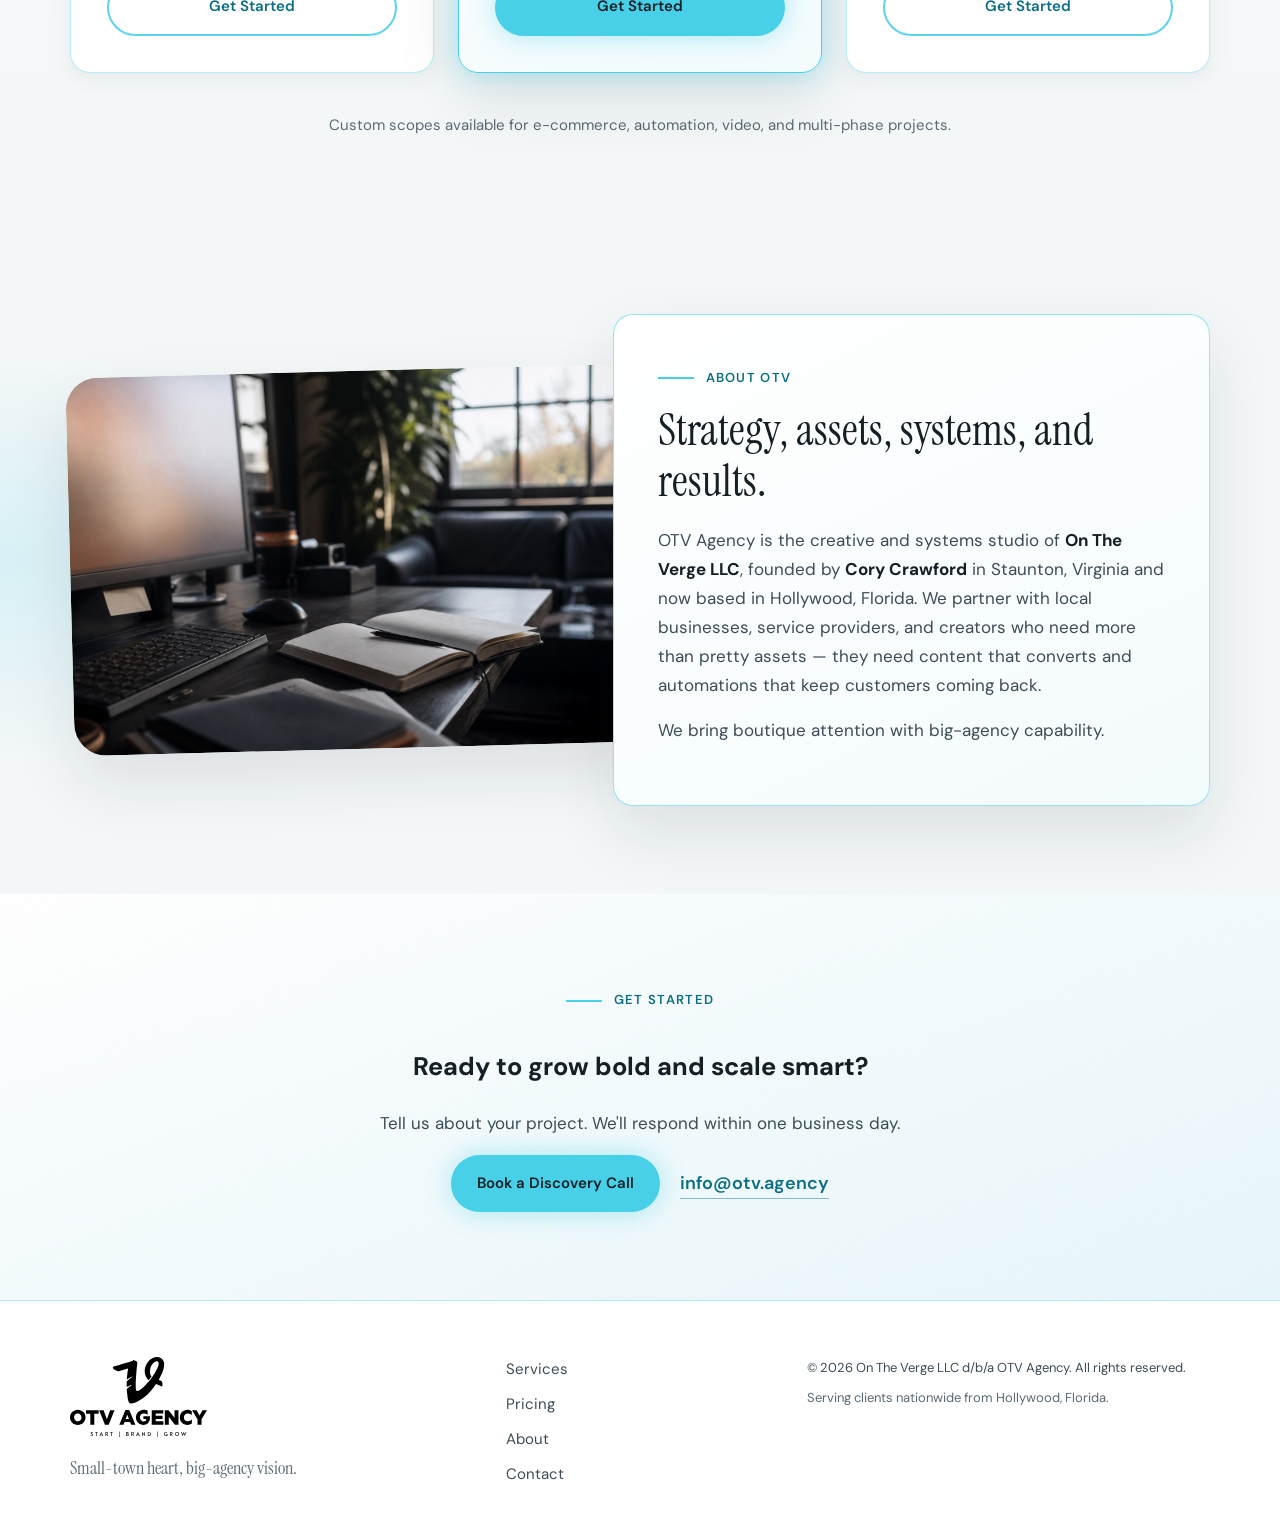
==== commit 06421705: "Cut repeated landing copy and drop the logo portfolio. Keep the new-client offer on a pricing card, " ====
--- a/index.html
+++ b/index.html
@@ -3,13 +3,13 @@
 <head>
   <meta charset="UTF-8">
   <meta name="viewport" content="width=device-width, initial-scale=1.0">
-  <meta name="description" content="OTV Agency — boutique creative and systems studio for local businesses, service providers, and creators. Web, social, video, automation, and print.">
+  <meta name="description" content="OTV Agency — creative work and systems that turn content into customers.">
   <title>OTV Agency</title>
   <link rel="icon" href="theme/assets/images/favicon.svg" type="image/svg+xml">
   <link rel="preconnect" href="https://fonts.googleapis.com">
   <link rel="preconnect" href="https://fonts.gstatic.com" crossorigin>
   <link href="https://fonts.googleapis.com/css2?family=DM+Sans:ital,opsz,wght@0,9..40,400;0,9..40,500;0,9..40,600;0,9..40,700;1,9..40,400&family=Instrument+Serif:ital@0;1&display=swap" rel="stylesheet">
-  <link rel="stylesheet" href="theme/assets/css/main.css?v=20260922c">
+  <link rel="stylesheet" href="theme/assets/css/main.css?v=20260922d">
 </head>
 <body>
   <a class="skip-link" href="#main">Skip to content</a>
@@ -25,7 +25,6 @@
       <nav id="site-nav" class="site-nav" aria-label="Primary">
         <a href="#services">Services</a>
         <a href="#pricing">Pricing</a>
-        <a href="#work">Work</a>
         <a href="#about">About</a>
         <a href="intake.html" class="nav-cta">Get Started</a>
       </nav>
@@ -44,7 +43,7 @@
           <p class="hero-eyebrow">For local businesses, service providers &amp; creators</p>
           <div class="hero-copy">
             <h1>Creative work and systems that turn content into customers.</h1>
-            <p class="hero-lede">OTV Agency builds your web, social, video, and automation — so you grow bold and scale smart.</p>
+            <p class="hero-lede">So you grow bold and scale smart.</p>
             <div class="hero-actions">
               <a href="intake.html" class="btn btn-primary">Book a Discovery Call</a>
               <a href="mailto:info@otv.agency" class="btn btn-ghost">info@otv.agency</a>
@@ -53,9 +52,7 @@
           </div>
           <aside class="hero-offer" aria-label="Special offer">
             <p class="hero-offer-label">New client offer</p>
-            <p class="hero-offer-headline">Logo + 3-page site bundle</p>
-            <p class="hero-offer-copy">Book your discovery call and save $500 on your first project.</p>
-            <a href="intake.html" class="btn btn-primary hero-offer-cta">Claim this offer</a>
+            <a href="#pricing" class="btn btn-primary hero-offer-cta">Claim this offer</a>
           </aside>
         </div>
       </div>
@@ -71,10 +68,6 @@
           <img src="theme/assets/images/portfolio/logos/collins-market.png" alt="Collins Market" loading="lazy">
           <img src="theme/assets/images/portfolio/logos/friendly-city.png" alt="Friendly City Events" loading="lazy">
         </div>
-        <blockquote class="proof-quote">
-          <p>&ldquo;OTV Agency is the way to go — a marketing and communication powerhouse built for businesses ready to scale.&rdquo;</p>
-          <cite>Norman Harris, Comfort Measures Consulting</cite>
-        </blockquote>
       </div>
     </section>
 
@@ -83,7 +76,6 @@
         <div class="section-intro">
           <p class="section-label">What We Do</p>
           <h2>Creative work and systems, under one roof.</h2>
-          <p>From first impression to follow-up automation — we help you grow bold and scale smart.</p>
         </div>
         <div class="services-grid">
           <article class="service-card">
@@ -136,6 +128,12 @@
           <h2>Clear starting points. Custom scopes welcome.</h2>
           <p>Every project begins with a free discovery call.</p>
         </div>
+        <article class="pricing-card pricing-offer" id="new-client-offer">
+          <p class="pricing-tier">New client offer</p>
+          <h3>Logo + 3-page site bundle</h3>
+          <p class="pricing-offer-copy">Book your discovery call and save $500 on your first project.</p>
+          <a href="intake.html" class="btn btn-primary">Claim this offer</a>
+        </article>
         <div class="pricing-grid">
           <article class="pricing-card">
             <p class="pricing-tier">Starter</p>
@@ -164,23 +162,6 @@
       </div>
     </section>
 
-    <section id="work" class="section work">
-      <div class="container">
-        <div class="section-intro">
-          <p class="section-label">Selected Work</p>
-          <h2>Brands we've helped build and grow.</h2>
-          <p>Real projects for local businesses and growing brands.</p>
-        </div>
-        <div class="work-grid">
-          <article class="work-card"><a href="https://comfortmeasuresconsulting.com/" class="work-link" target="_blank" rel="noopener"><div class="work-thumb"><img src="theme/assets/images/portfolio/logos/cmc.png" alt="Comfort Measures Consulting logo" loading="lazy"></div><div class="work-meta"><span class="work-tag">Consulting</span><h3>Comfort Measures Consulting</h3></div></a></article>
-          <article class="work-card"><a href="https://stauntonstorm.com/" class="work-link" target="_blank" rel="noopener"><div class="work-thumb"><img src="theme/assets/images/portfolio/logos/staunton-storm.png" alt="Staunton Storm logo" loading="lazy"></div><div class="work-meta"><span class="work-tag">E-commerce</span><h3>Staunton Storm</h3></div></a></article>
-          <article class="work-card"><a href="https://teamee88.com/" class="work-link" target="_blank" rel="noopener"><div class="work-thumb"><img src="theme/assets/images/portfolio/logos/1188.png" alt="1188 logo" loading="lazy"></div><div class="work-meta"><span class="work-tag">Coaching</span><h3>1188</h3></div></a></article>
-          <article class="work-card"><a href="https://collinsmarketva.com/" class="work-link" target="_blank" rel="noopener"><div class="work-thumb"><img src="theme/assets/images/portfolio/logos/collins-market.png" alt="Collins Market logo" loading="lazy"></div><div class="work-meta"><span class="work-tag">Retail</span><h3>Collins Market</h3></div></a></article>
-          <article class="work-card"><a href="https://friendlycityevents.com/" class="work-link" target="_blank" rel="noopener"><div class="work-thumb"><img src="theme/assets/images/portfolio/logos/friendly-city.png" alt="Friendly City Events logo" loading="lazy"></div><div class="work-meta"><span class="work-tag">Events</span><h3>Friendly City Events</h3></div></a></article>
-        </div>
-      </div>
-    </section>
-
     <section id="about" class="section about">
       <div class="container about-grid">
         <div class="about-media">
@@ -190,7 +171,7 @@
           <p class="section-label">About OTV</p>
           <h2>Strategy, assets, systems, and results.</h2>
           <p>OTV Agency is the creative and systems studio of <strong>On The Verge LLC</strong>, founded by <strong>Cory Crawford</strong> in Staunton, Virginia and now based in Hollywood, Florida. We partner with local businesses, service providers, and creators who need more than pretty assets — they need content that converts and automations that keep customers coming back.</p>
-          <p>Remote-friendly and nationwide, we bring boutique attention with big-agency capability: web, social, video, automation, and print — end to end.</p>
+          <p>We bring boutique attention with big-agency capability.</p>
         </div>
       </div>
     </section>
@@ -217,7 +198,6 @@
       <nav class="footer-nav" aria-label="Footer">
         <a href="#services">Services</a>
         <a href="#pricing">Pricing</a>
-        <a href="#work">Work</a>
         <a href="#about">About</a>
         <a href="#contact">Contact</a>
       </nav>
--- a/theme/assets/css/main.css
+++ b/theme/assets/css/main.css
@@ -238,7 +238,7 @@
   align-items: center;
   justify-content: center;
   gap: 2rem 2.5rem;
-  margin-bottom: 2rem;
+  margin-bottom: 0;
 }
 .proof-logos img {
   height: 2.25rem;
@@ -436,6 +436,17 @@
   background:
     radial-gradient(ellipse 90% 60% at 50% -10%, rgba(72, 208, 232, 0.22), transparent 60%),
     linear-gradient(180deg, #ffffff 0%, var(--paper) 100%);
+}
+.pricing-offer {
+  max-width: 36rem;
+  margin: 0 auto 1.75rem;
+}
+.pricing-offer-copy {
+  margin: 0 0 1.75rem;
+  flex: 1;
+  color: var(--ink-soft);
+  font-size: 0.9375rem;
+  line-height: 1.55;
 }
 .pricing-grid {
   display: grid;
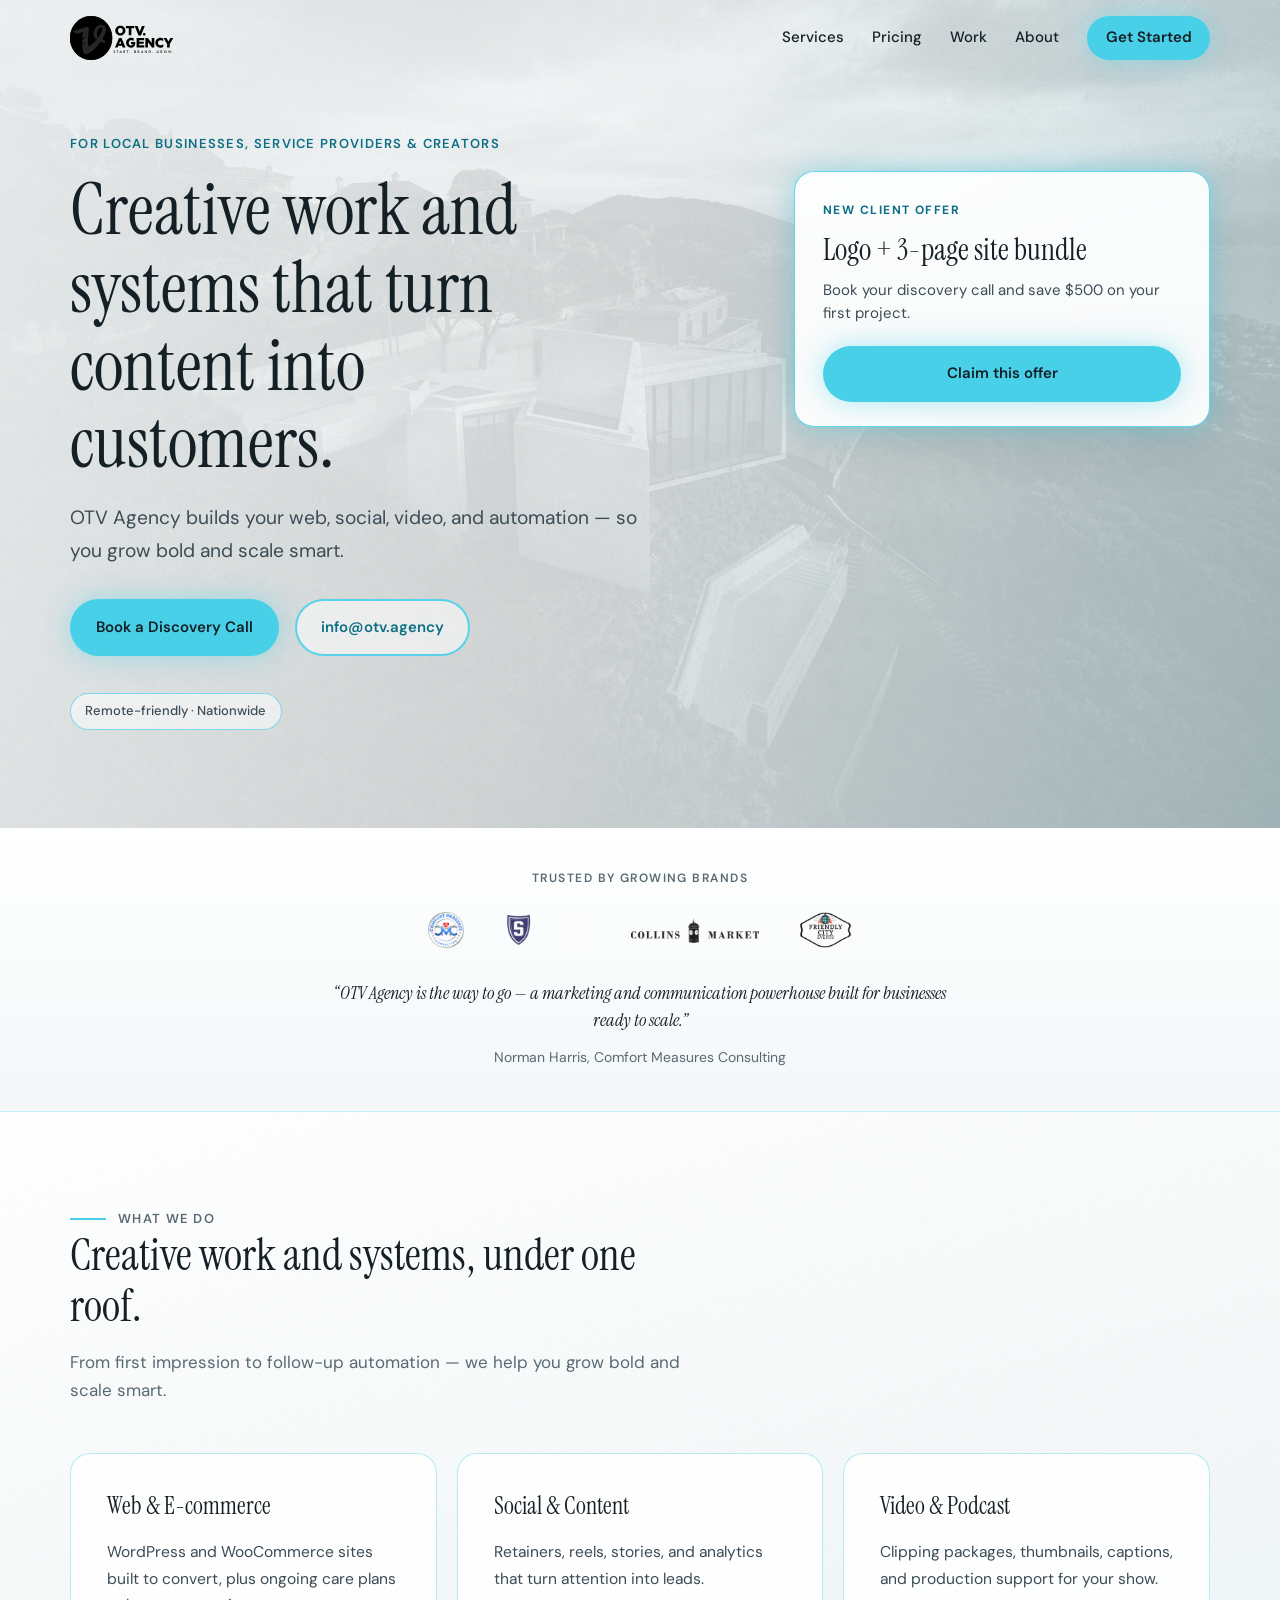
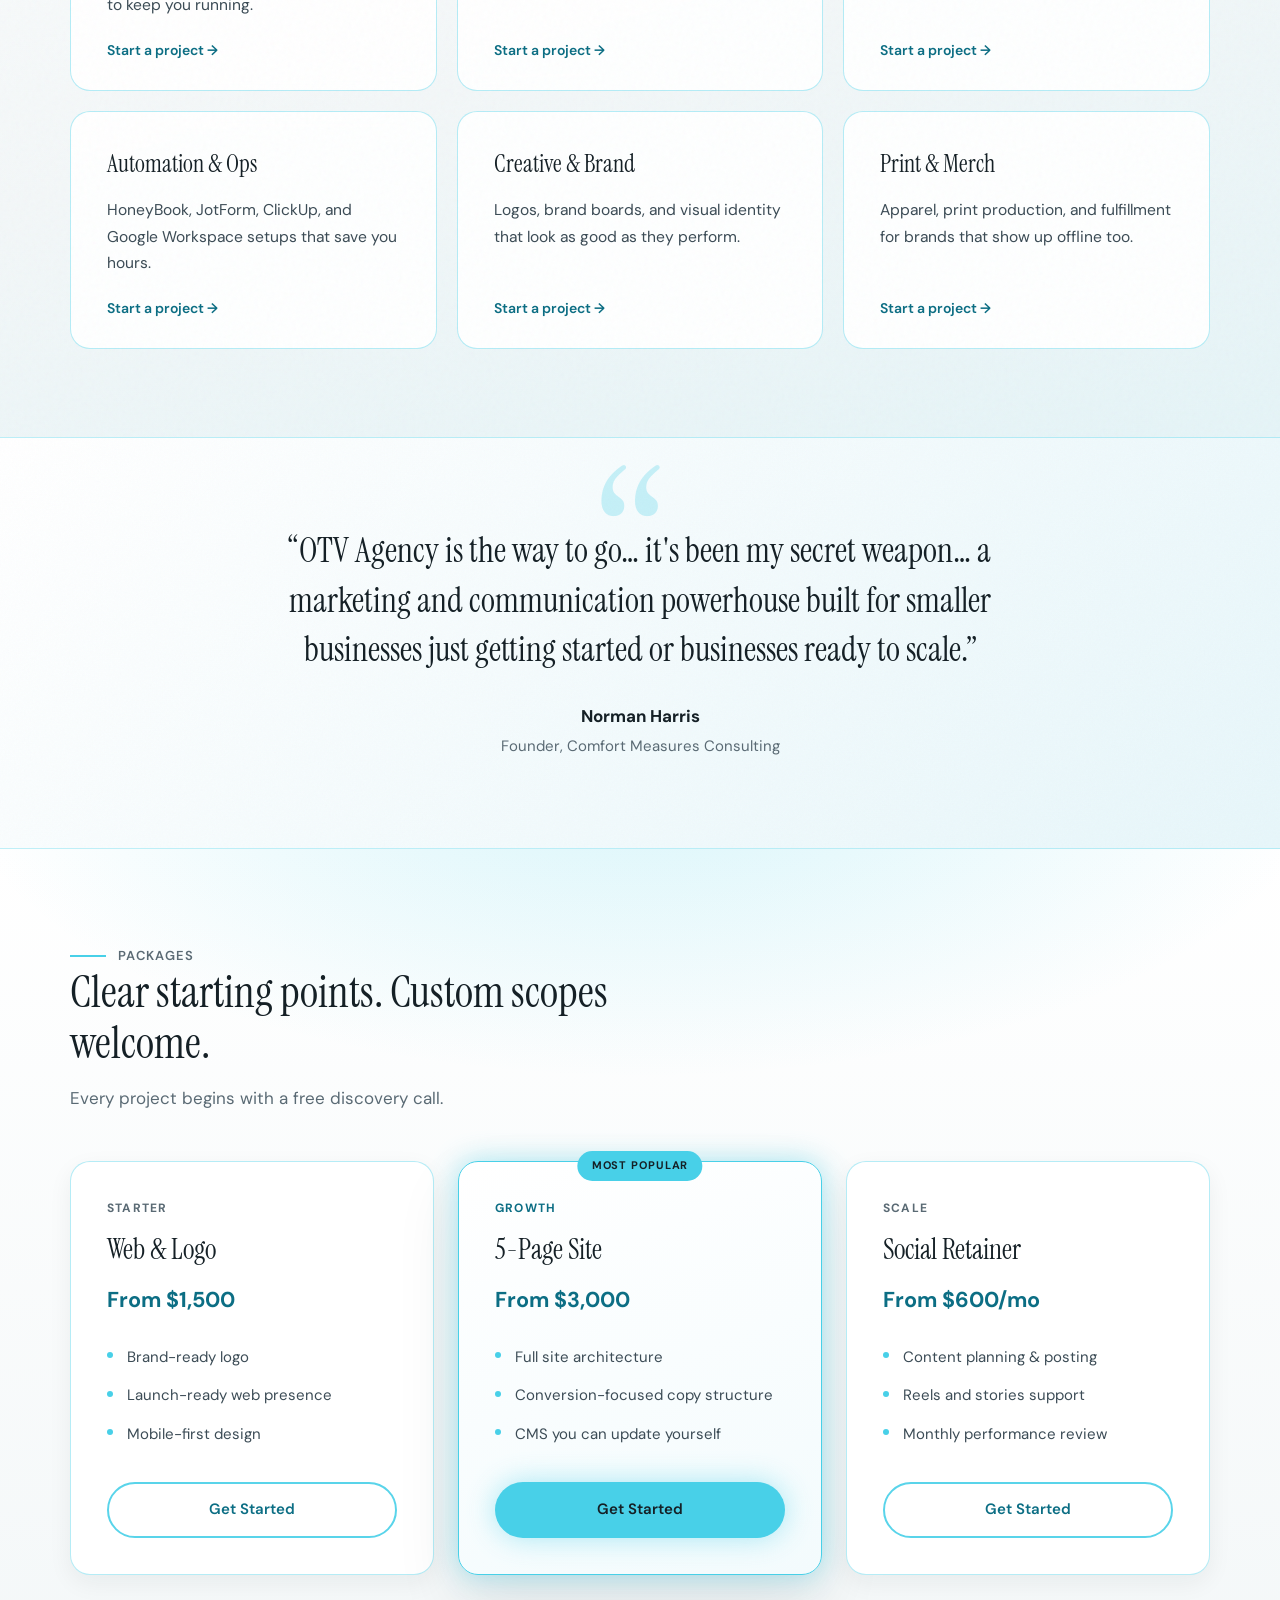
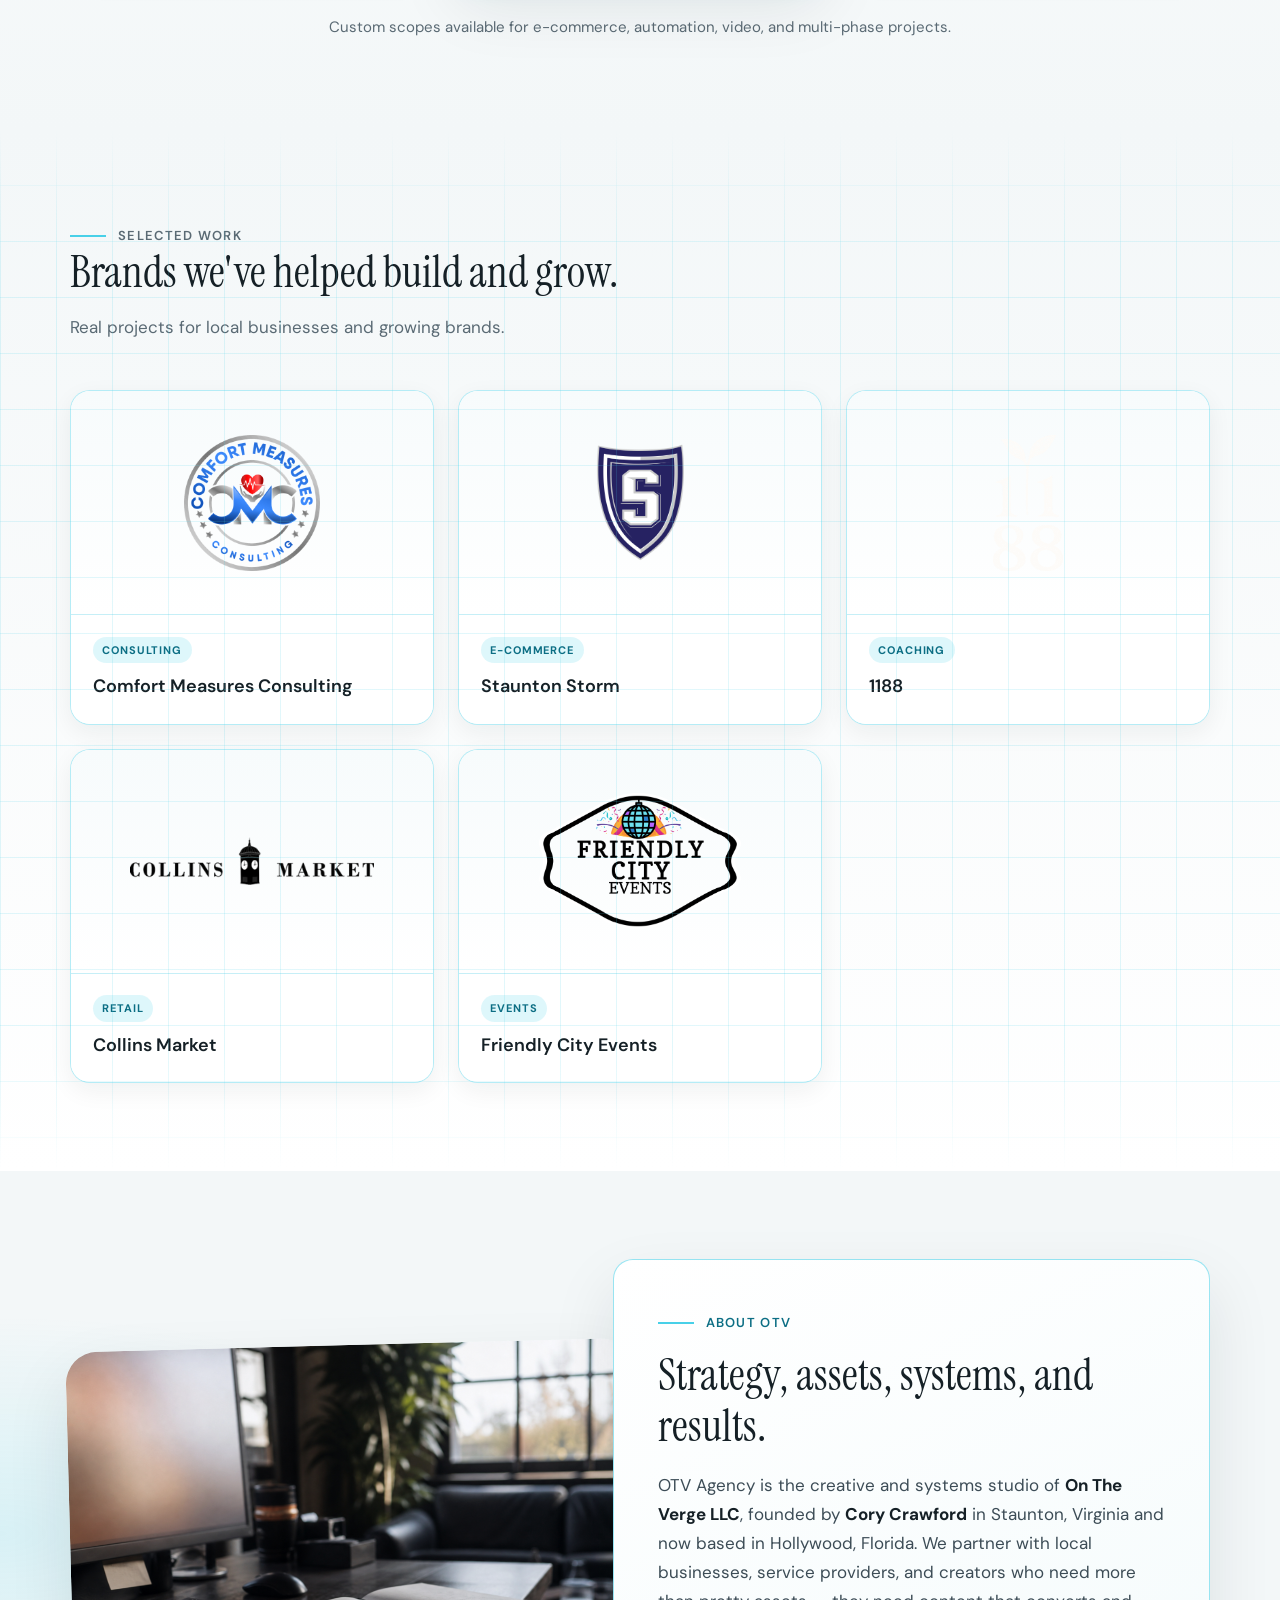
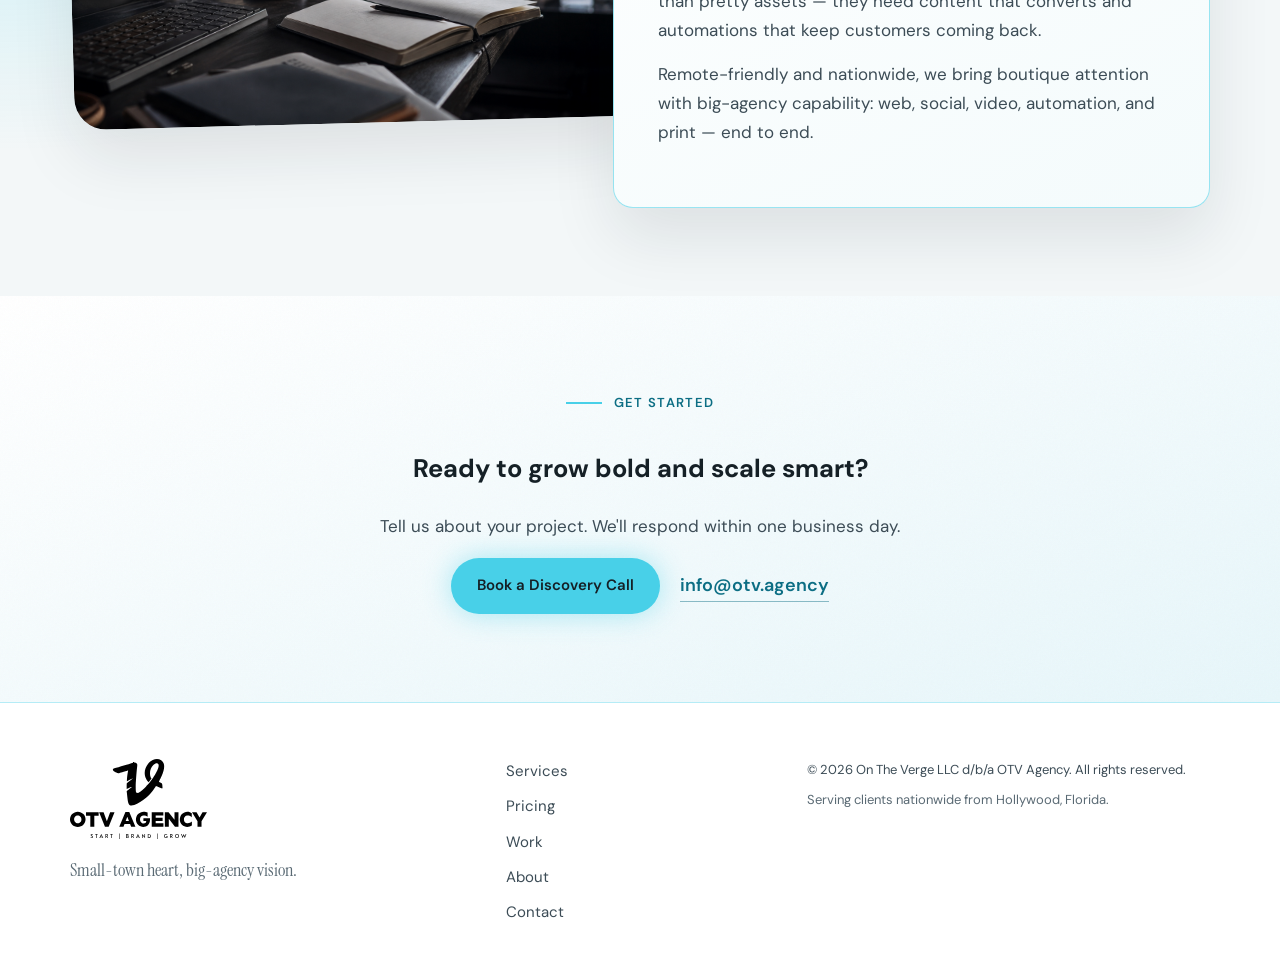
==== commit 15be6eed: "Keep the live homepage and serve edits from preview.html. index.html matches main so GitHub Pages ro" ====
--- a/index.html
+++ b/index.html
@@ -3,13 +3,13 @@
 <head>
   <meta charset="UTF-8">
   <meta name="viewport" content="width=device-width, initial-scale=1.0">
-  <meta name="description" content="OTV Agency — creative work and systems that turn content into customers.">
+  <meta name="description" content="OTV Agency — boutique creative and systems studio for local businesses, service providers, and creators. Web, social, video, automation, and print.">
   <title>OTV Agency</title>
   <link rel="icon" href="theme/assets/images/favicon.svg" type="image/svg+xml">
   <link rel="preconnect" href="https://fonts.googleapis.com">
   <link rel="preconnect" href="https://fonts.gstatic.com" crossorigin>
   <link href="https://fonts.googleapis.com/css2?family=DM+Sans:ital,opsz,wght@0,9..40,400;0,9..40,500;0,9..40,600;0,9..40,700;1,9..40,400&family=Instrument+Serif:ital@0;1&display=swap" rel="stylesheet">
-  <link rel="stylesheet" href="theme/assets/css/main.css?v=20260922d">
+  <link rel="stylesheet" href="theme/assets/css/main.css?v=20260922c">
 </head>
 <body>
   <a class="skip-link" href="#main">Skip to content</a>
@@ -25,6 +25,7 @@
       <nav id="site-nav" class="site-nav" aria-label="Primary">
         <a href="#services">Services</a>
         <a href="#pricing">Pricing</a>
+        <a href="#work">Work</a>
         <a href="#about">About</a>
         <a href="intake.html" class="nav-cta">Get Started</a>
       </nav>
@@ -43,7 +44,7 @@
           <p class="hero-eyebrow">For local businesses, service providers &amp; creators</p>
           <div class="hero-copy">
             <h1>Creative work and systems that turn content into customers.</h1>
-            <p class="hero-lede">So you grow bold and scale smart.</p>
+            <p class="hero-lede">OTV Agency builds your web, social, video, and automation — so you grow bold and scale smart.</p>
             <div class="hero-actions">
               <a href="intake.html" class="btn btn-primary">Book a Discovery Call</a>
               <a href="mailto:info@otv.agency" class="btn btn-ghost">info@otv.agency</a>
@@ -52,7 +53,9 @@
           </div>
           <aside class="hero-offer" aria-label="Special offer">
             <p class="hero-offer-label">New client offer</p>
-            <a href="#pricing" class="btn btn-primary hero-offer-cta">Claim this offer</a>
+            <p class="hero-offer-headline">Logo + 3-page site bundle</p>
+            <p class="hero-offer-copy">Book your discovery call and save $500 on your first project.</p>
+            <a href="intake.html" class="btn btn-primary hero-offer-cta">Claim this offer</a>
           </aside>
         </div>
       </div>
@@ -68,6 +71,10 @@
           <img src="theme/assets/images/portfolio/logos/collins-market.png" alt="Collins Market" loading="lazy">
           <img src="theme/assets/images/portfolio/logos/friendly-city.png" alt="Friendly City Events" loading="lazy">
         </div>
+        <blockquote class="proof-quote">
+          <p>&ldquo;OTV Agency is the way to go — a marketing and communication powerhouse built for businesses ready to scale.&rdquo;</p>
+          <cite>Norman Harris, Comfort Measures Consulting</cite>
+        </blockquote>
       </div>
     </section>
 
@@ -76,6 +83,7 @@
         <div class="section-intro">
           <p class="section-label">What We Do</p>
           <h2>Creative work and systems, under one roof.</h2>
+          <p>From first impression to follow-up automation — we help you grow bold and scale smart.</p>
         </div>
         <div class="services-grid">
           <article class="service-card">
@@ -128,12 +136,6 @@
           <h2>Clear starting points. Custom scopes welcome.</h2>
           <p>Every project begins with a free discovery call.</p>
         </div>
-        <article class="pricing-card pricing-offer" id="new-client-offer">
-          <p class="pricing-tier">New client offer</p>
-          <h3>Logo + 3-page site bundle</h3>
-          <p class="pricing-offer-copy">Book your discovery call and save $500 on your first project.</p>
-          <a href="intake.html" class="btn btn-primary">Claim this offer</a>
-        </article>
         <div class="pricing-grid">
           <article class="pricing-card">
             <p class="pricing-tier">Starter</p>
@@ -162,6 +164,23 @@
       </div>
     </section>
 
+    <section id="work" class="section work">
+      <div class="container">
+        <div class="section-intro">
+          <p class="section-label">Selected Work</p>
+          <h2>Brands we've helped build and grow.</h2>
+          <p>Real projects for local businesses and growing brands.</p>
+        </div>
+        <div class="work-grid">
+          <article class="work-card"><a href="https://comfortmeasuresconsulting.com/" class="work-link" target="_blank" rel="noopener"><div class="work-thumb"><img src="theme/assets/images/portfolio/logos/cmc.png" alt="Comfort Measures Consulting logo" loading="lazy"></div><div class="work-meta"><span class="work-tag">Consulting</span><h3>Comfort Measures Consulting</h3></div></a></article>
+          <article class="work-card"><a href="https://stauntonstorm.com/" class="work-link" target="_blank" rel="noopener"><div class="work-thumb"><img src="theme/assets/images/portfolio/logos/staunton-storm.png" alt="Staunton Storm logo" loading="lazy"></div><div class="work-meta"><span class="work-tag">E-commerce</span><h3>Staunton Storm</h3></div></a></article>
+          <article class="work-card"><a href="https://teamee88.com/" class="work-link" target="_blank" rel="noopener"><div class="work-thumb"><img src="theme/assets/images/portfolio/logos/1188.png" alt="1188 logo" loading="lazy"></div><div class="work-meta"><span class="work-tag">Coaching</span><h3>1188</h3></div></a></article>
+          <article class="work-card"><a href="https://collinsmarketva.com/" class="work-link" target="_blank" rel="noopener"><div class="work-thumb"><img src="theme/assets/images/portfolio/logos/collins-market.png" alt="Collins Market logo" loading="lazy"></div><div class="work-meta"><span class="work-tag">Retail</span><h3>Collins Market</h3></div></a></article>
+          <article class="work-card"><a href="https://friendlycityevents.com/" class="work-link" target="_blank" rel="noopener"><div class="work-thumb"><img src="theme/assets/images/portfolio/logos/friendly-city.png" alt="Friendly City Events logo" loading="lazy"></div><div class="work-meta"><span class="work-tag">Events</span><h3>Friendly City Events</h3></div></a></article>
+        </div>
+      </div>
+    </section>
+
     <section id="about" class="section about">
       <div class="container about-grid">
         <div class="about-media">
@@ -171,7 +190,7 @@
           <p class="section-label">About OTV</p>
           <h2>Strategy, assets, systems, and results.</h2>
           <p>OTV Agency is the creative and systems studio of <strong>On The Verge LLC</strong>, founded by <strong>Cory Crawford</strong> in Staunton, Virginia and now based in Hollywood, Florida. We partner with local businesses, service providers, and creators who need more than pretty assets — they need content that converts and automations that keep customers coming back.</p>
-          <p>We bring boutique attention with big-agency capability.</p>
+          <p>Remote-friendly and nationwide, we bring boutique attention with big-agency capability: web, social, video, automation, and print — end to end.</p>
         </div>
       </div>
     </section>
@@ -198,6 +217,7 @@
       <nav class="footer-nav" aria-label="Footer">
         <a href="#services">Services</a>
         <a href="#pricing">Pricing</a>
+        <a href="#work">Work</a>
         <a href="#about">About</a>
         <a href="#contact">Contact</a>
       </nav>
--- a/theme/assets/css/main.css
+++ b/theme/assets/css/main.css
@@ -238,6 +238,9 @@
   align-items: center;
   justify-content: center;
   gap: 2rem 2.5rem;
+  margin-bottom: 2rem;
+}
+.is-editing .proof-logos {
   margin-bottom: 0;
 }
 .proof-logos img {
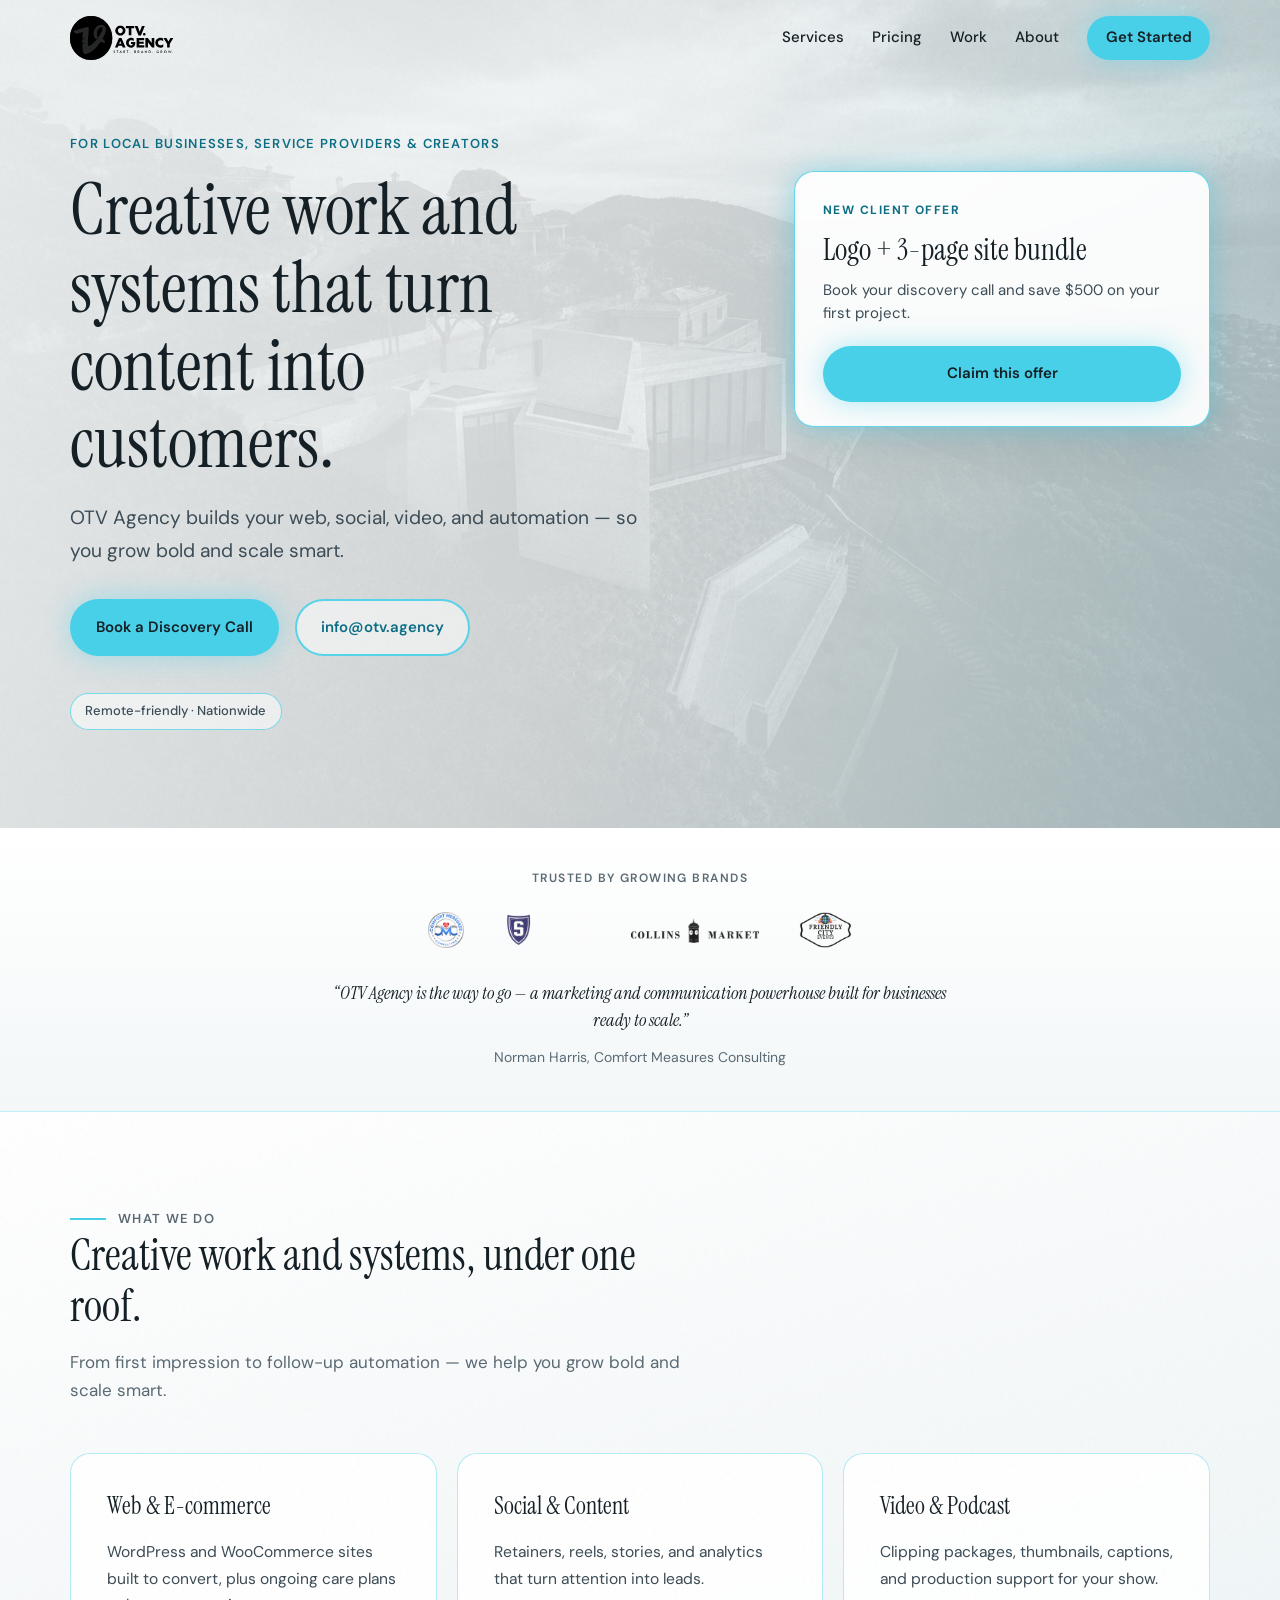
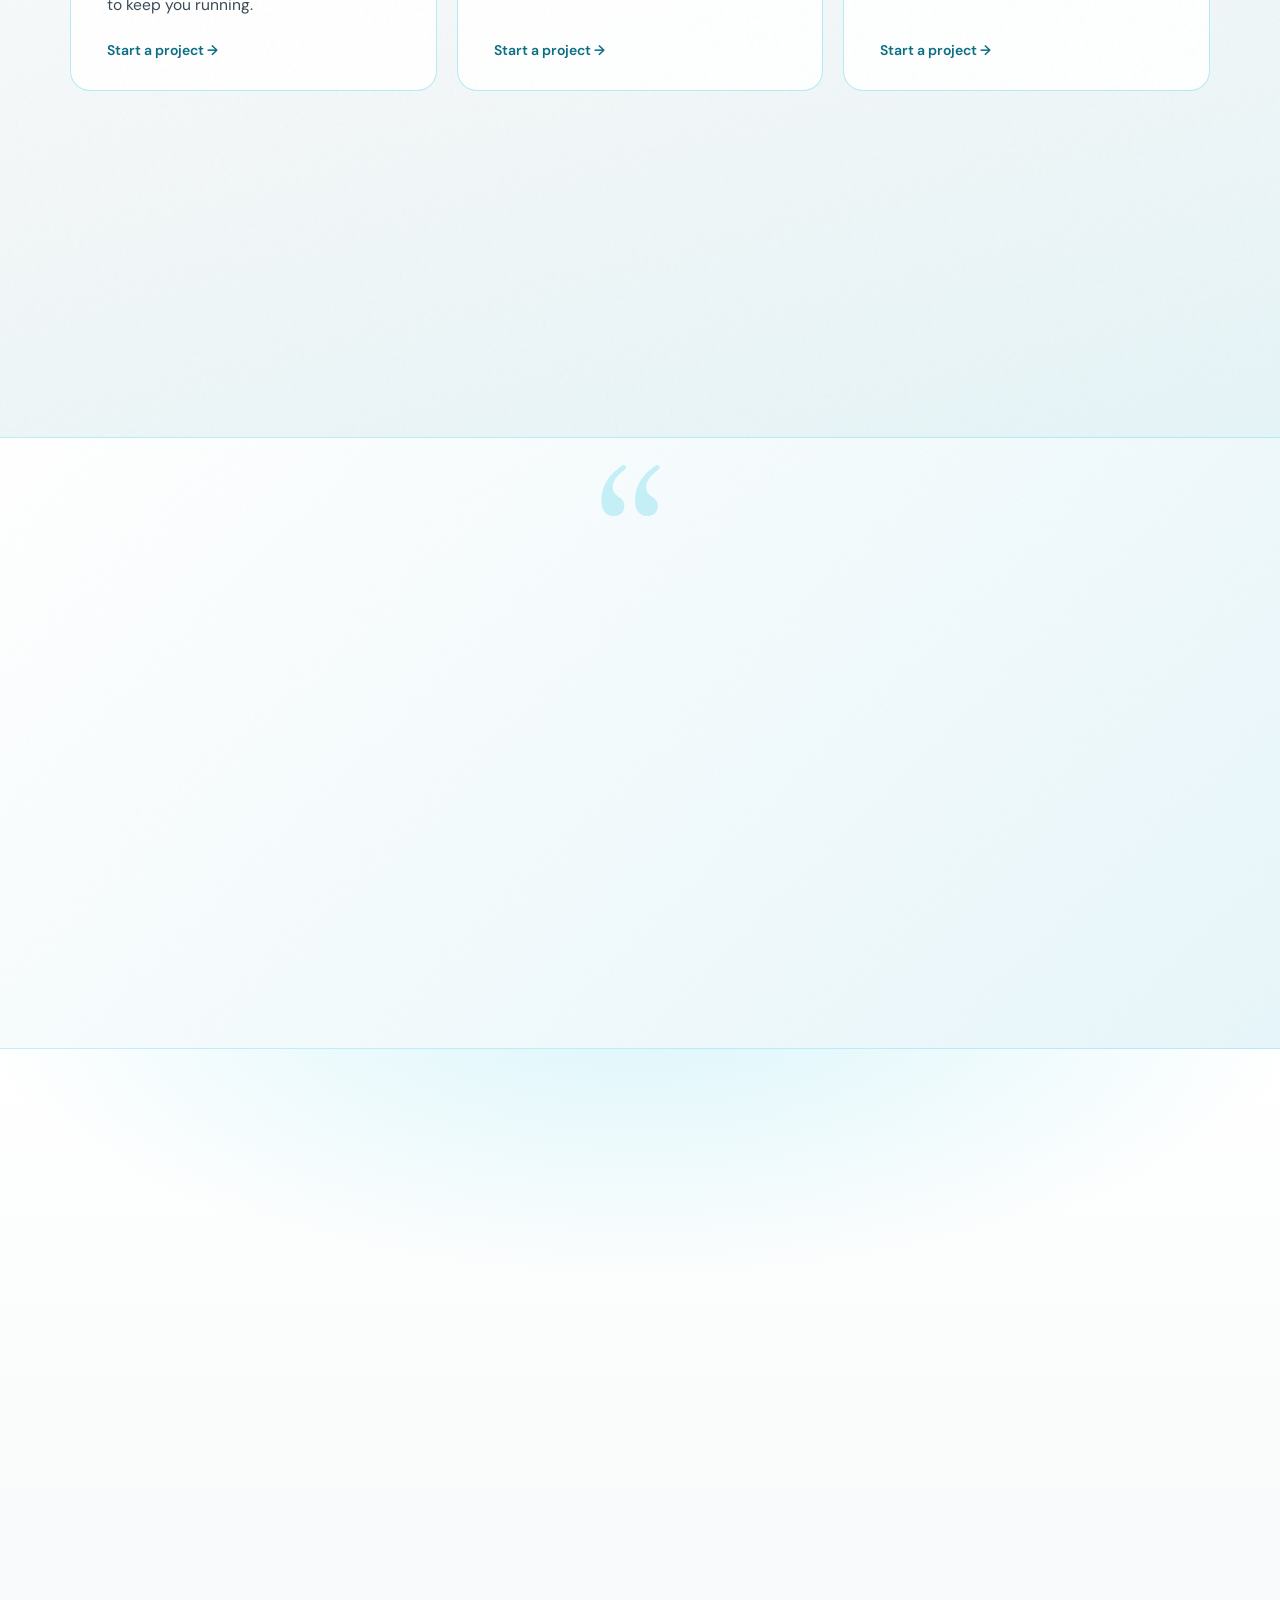
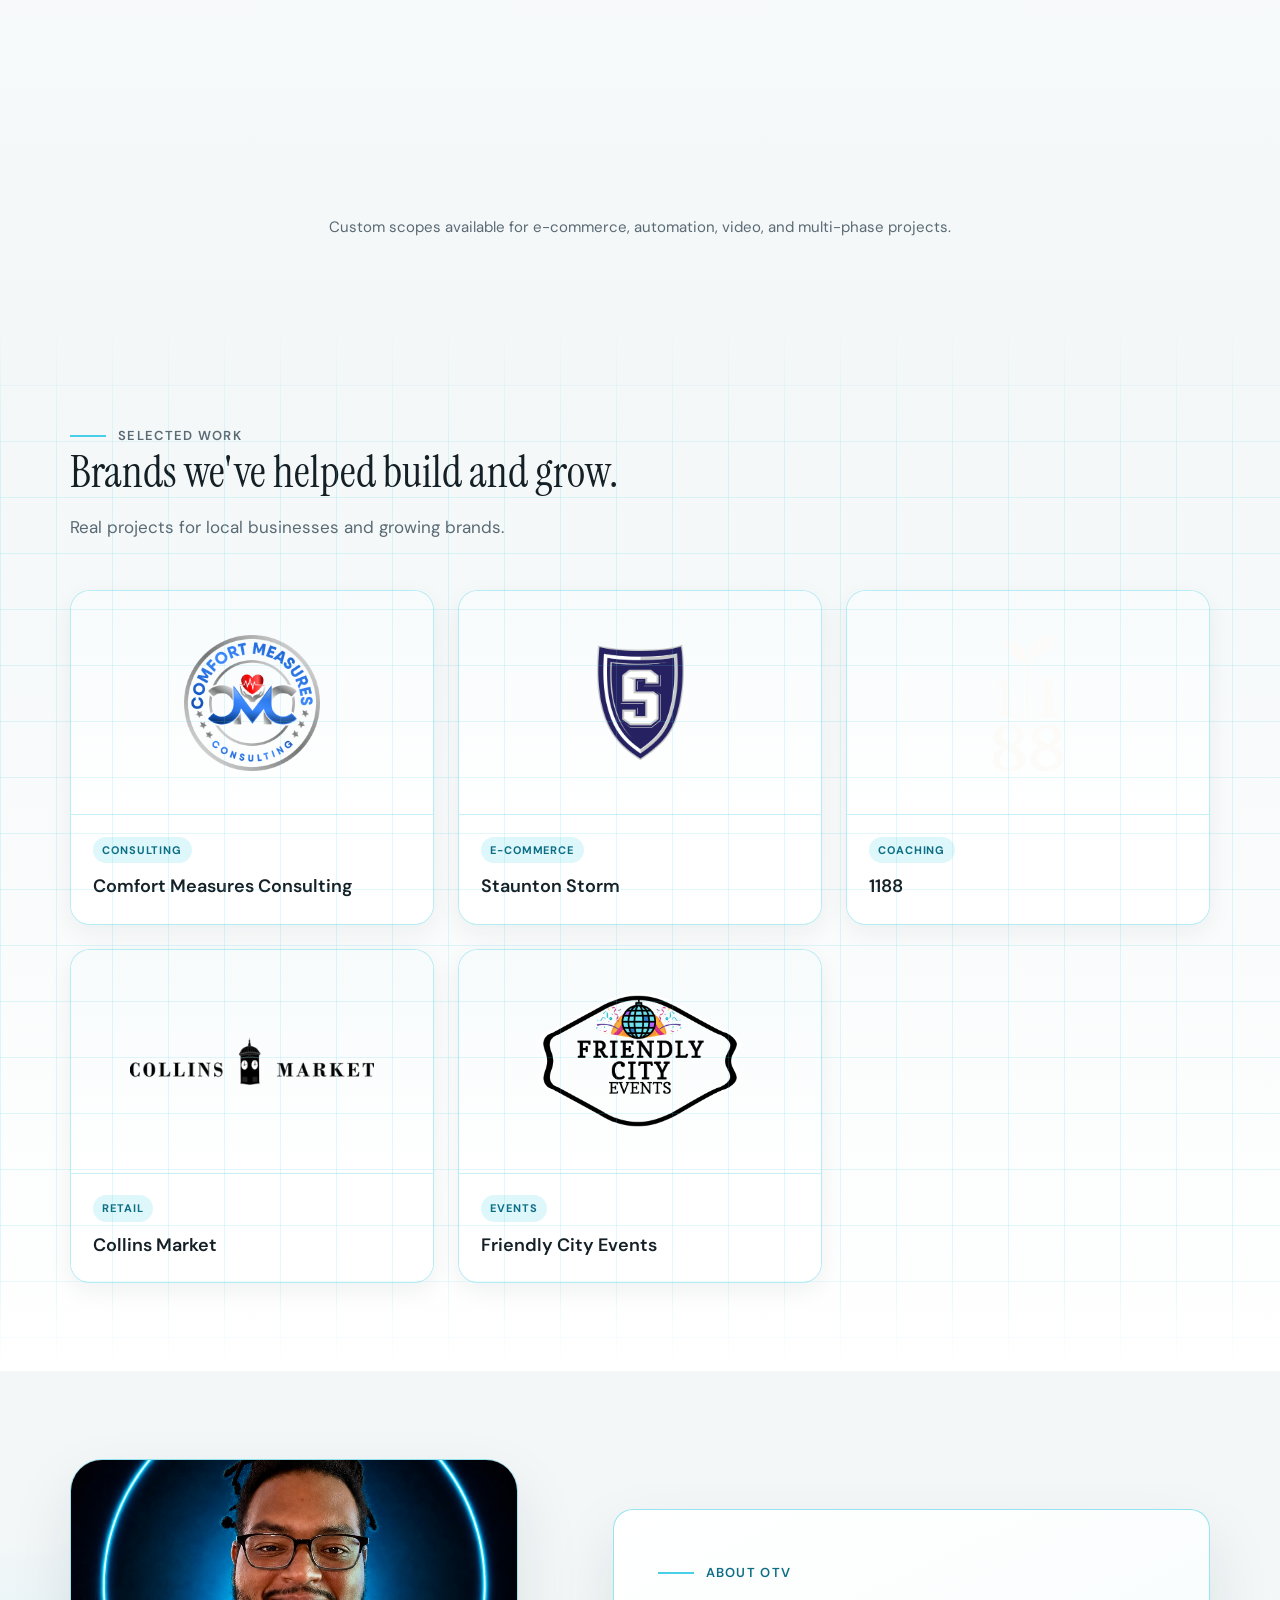
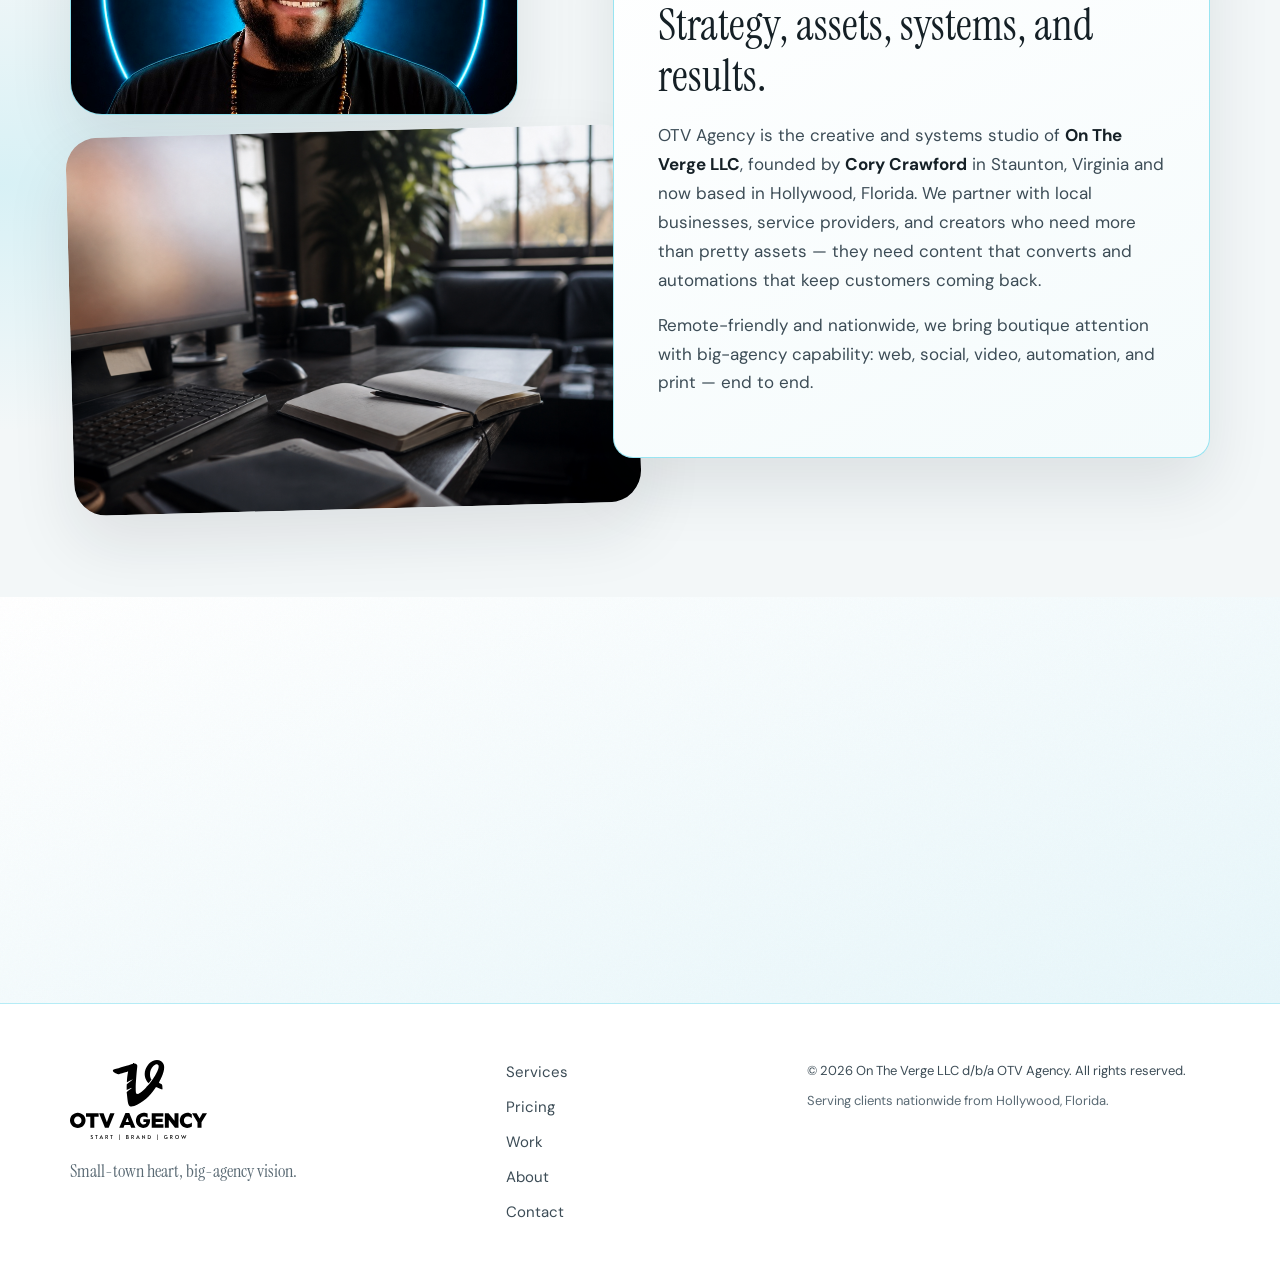
==== commit 5fd5b7a4: "Show Cory and Norman on the live homepage. Use the same portraits, crop, and alt text as the editing" ====
--- a/index.html
+++ b/index.html
@@ -9,7 +9,7 @@
   <link rel="preconnect" href="https://fonts.googleapis.com">
   <link rel="preconnect" href="https://fonts.gstatic.com" crossorigin>
   <link href="https://fonts.googleapis.com/css2?family=DM+Sans:ital,opsz,wght@0,9..40,400;0,9..40,500;0,9..40,600;0,9..40,700;1,9..40,400&family=Instrument+Serif:ital@0;1&display=swap" rel="stylesheet">
-  <link rel="stylesheet" href="theme/assets/css/main.css?v=20260922c">
+  <link rel="stylesheet" href="theme/assets/css/main.css?v=20260922g">
 </head>
 <body>
   <a class="skip-link" href="#main">Skip to content</a>
@@ -122,6 +122,7 @@
 
     <section class="section testimonial">
       <div class="container testimonial-inner">
+        <img class="photo-frame" src="theme/assets/images/people/norman-harris.jpg" alt="Norman Harris">
         <blockquote>
           <p>&ldquo;OTV Agency is the way to go… it's been my secret weapon… a marketing and communication powerhouse built for smaller businesses just getting started or businesses ready to scale.&rdquo;</p>
           <cite><strong>Norman Harris</strong><span>Founder, Comfort Measures Consulting</span></cite>
@@ -184,6 +185,7 @@
     <section id="about" class="section about">
       <div class="container about-grid">
         <div class="about-media">
+          <img class="photo-frame" src="theme/assets/images/people/cory-crawford.jpg" alt="Cory Crawford">
           <img src="theme/assets/images/about-studio.jpg" alt="Creative workspace at OTV Agency">
         </div>
         <div class="about-copy">
--- a/theme/assets/css/main.css
+++ b/theme/assets/css/main.css
@@ -915,3 +915,118 @@
     transition: none;
   }
 }
+
+/* Editing page only (preview.html). Homepage does not use .is-editing. */
+.is-editing .service-switcher { position: relative; }
+.is-editing .svc-input {
+  position: absolute;
+  width: 1px;
+  height: 1px;
+  padding: 0;
+  margin: -1px;
+  overflow: hidden;
+  clip: rect(0, 0, 0, 0);
+  white-space: nowrap;
+  border: 0;
+}
+.is-editing .service-card { cursor: pointer; }
+.is-editing #svc-web:checked ~ .services-grid label[for="svc-web"],
+.is-editing #svc-social:checked ~ .services-grid label[for="svc-social"],
+.is-editing #svc-video:checked ~ .services-grid label[for="svc-video"],
+.is-editing #svc-automation:checked ~ .services-grid label[for="svc-automation"],
+.is-editing #svc-creative:checked ~ .services-grid label[for="svc-creative"],
+.is-editing #svc-print:checked ~ .services-grid label[for="svc-print"] {
+  background: #ffffff;
+  border-color: var(--cyan);
+  box-shadow: var(--glow-cyan), 0 18px 40px rgba(21, 32, 38, 0.08);
+}
+.is-editing #svc-web:focus-visible ~ .services-grid label[for="svc-web"],
+.is-editing #svc-social:focus-visible ~ .services-grid label[for="svc-social"],
+.is-editing #svc-video:focus-visible ~ .services-grid label[for="svc-video"],
+.is-editing #svc-automation:focus-visible ~ .services-grid label[for="svc-automation"],
+.is-editing #svc-creative:focus-visible ~ .services-grid label[for="svc-creative"],
+.is-editing #svc-print:focus-visible ~ .services-grid label[for="svc-print"] {
+  outline: 2px solid var(--cyan-ink);
+  outline-offset: 3px;
+}
+.is-editing .service-example {
+  display: none;
+  grid-template-columns: minmax(7rem, 16rem) minmax(0, 1fr);
+  gap: 1.25rem;
+  align-items: center;
+  margin-top: 1.25rem;
+  padding: 1.25rem 1.5rem;
+  background: #ffffff;
+  border: 1px solid rgba(72, 208, 232, 0.55);
+  border-radius: var(--radius-md);
+  box-shadow: var(--shadow-sm);
+}
+.is-editing #svc-web:checked ~ .service-example--web,
+.is-editing #svc-social:checked ~ .service-example--social,
+.is-editing #svc-video:checked ~ .service-example--video,
+.is-editing #svc-automation:checked ~ .service-example--automation,
+.is-editing #svc-creative:checked ~ .service-example--creative,
+.is-editing #svc-print:checked ~ .service-example--print {
+  display: grid;
+}
+.is-editing .service-example img {
+  width: 100%;
+  max-height: 11rem;
+  object-fit: contain;
+  background: var(--paper);
+  border-radius: var(--radius-sm, 8px);
+}
+.is-editing .service-example-name {
+  margin: 0 0 0.25rem;
+  font-family: var(--font-display);
+  font-size: 1.75rem;
+  color: var(--ink);
+}
+.is-editing .service-example-tag {
+  margin: 0 0 0.75rem;
+  color: var(--cyan-ink);
+  font-size: 0.8125rem;
+  font-weight: 700;
+  letter-spacing: 0.08em;
+  text-transform: uppercase;
+}
+.is-editing .service-example a {
+  color: var(--cyan-ink);
+  font-weight: 600;
+}
+.is-editing .photo-frame,
+.photo-frame {
+  display: block;
+  width: 8.75rem;
+  height: 11rem;
+  object-fit: cover;
+  object-position: center center;
+  border-radius: var(--radius-md);
+  border: 1px solid rgba(72, 208, 232, 0.55);
+}
+.is-editing .testimonial .photo-frame,
+.testimonial .photo-frame {
+  position: relative;
+  z-index: 1;
+  margin: 0 auto 1.5rem;
+}
+.is-editing .about-media img.photo-frame,
+.about-media img.photo-frame {
+  width: 100%;
+  max-width: 28rem;
+  height: 16rem;
+  margin: 0 0 1rem;
+  padding: 0;
+  transform: none;
+  filter: none;
+  object-fit: cover;
+  object-position: center center;
+}
+.is-editing .site-footer .hero-badge {
+  margin: 0 0 0.75rem;
+}
+@media (max-width: 768px) {
+  .is-editing .service-example {
+    grid-template-columns: 1fr;
+  }
+}
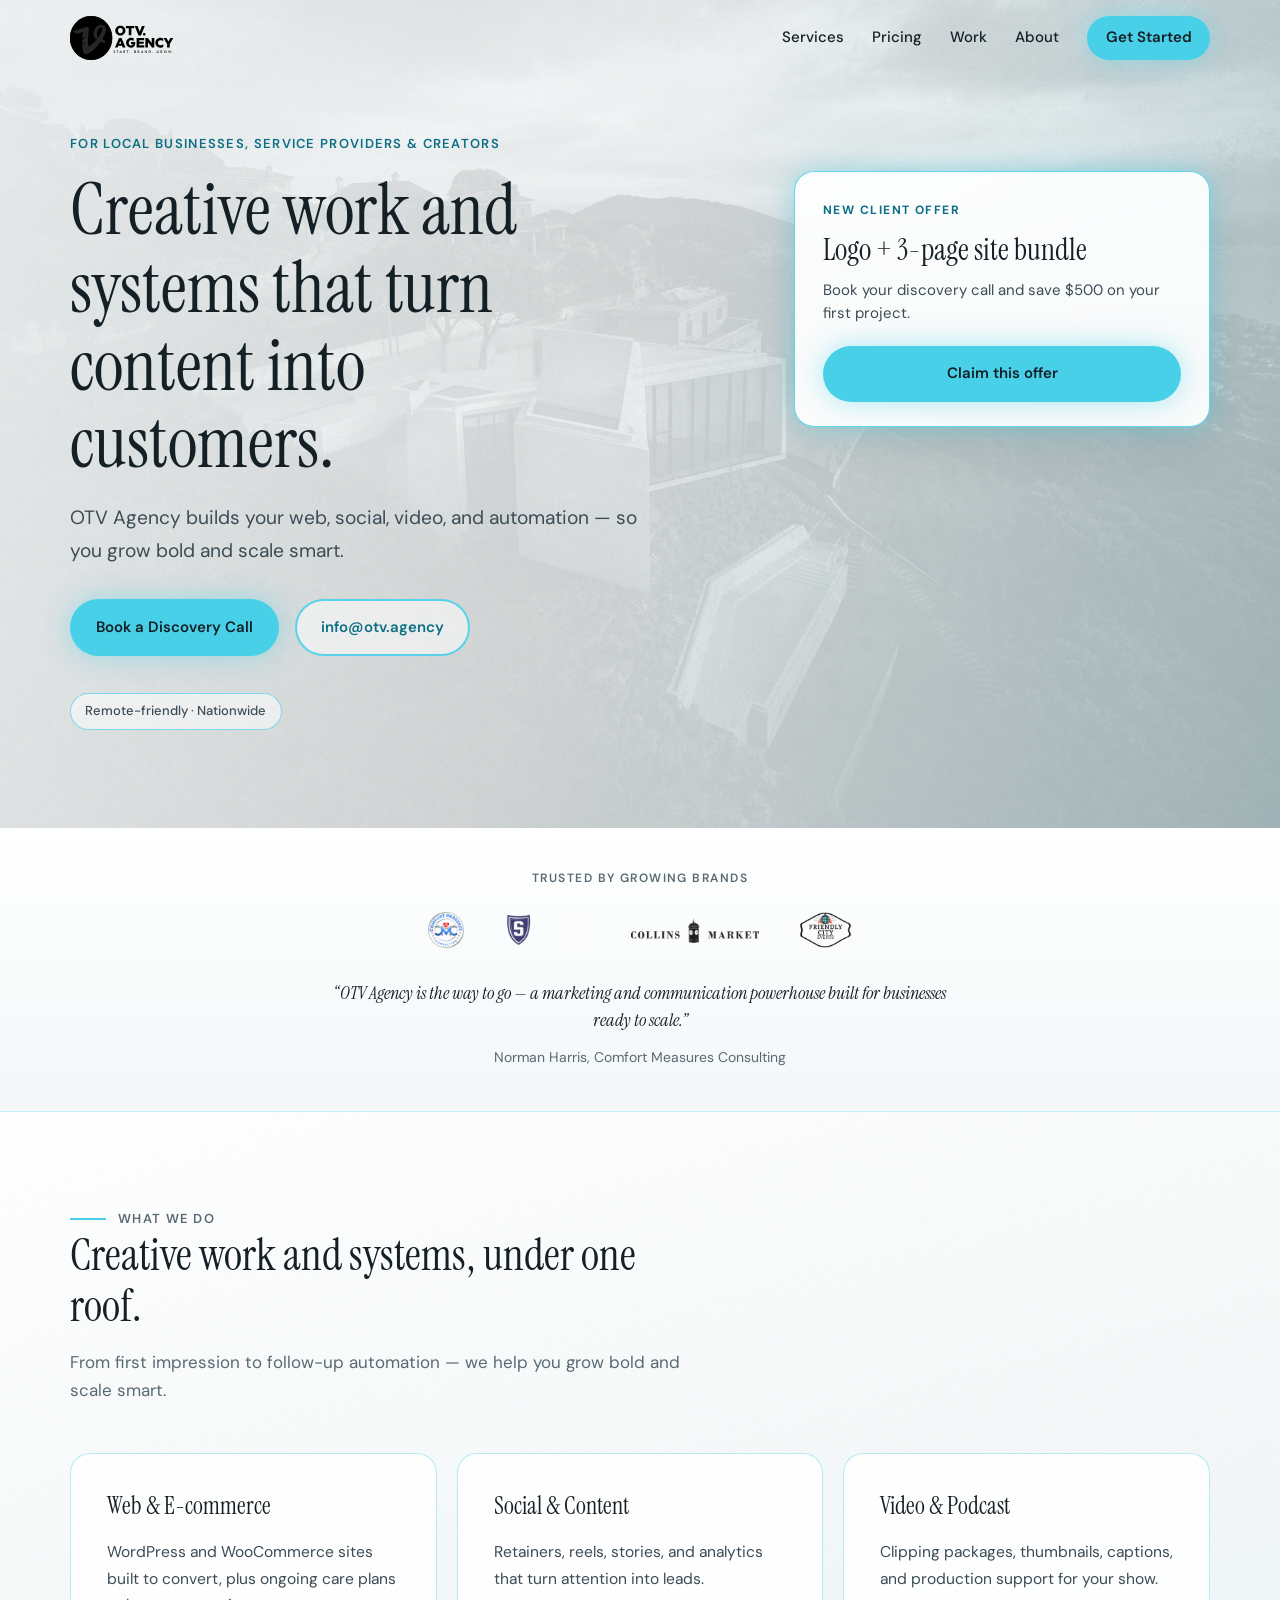
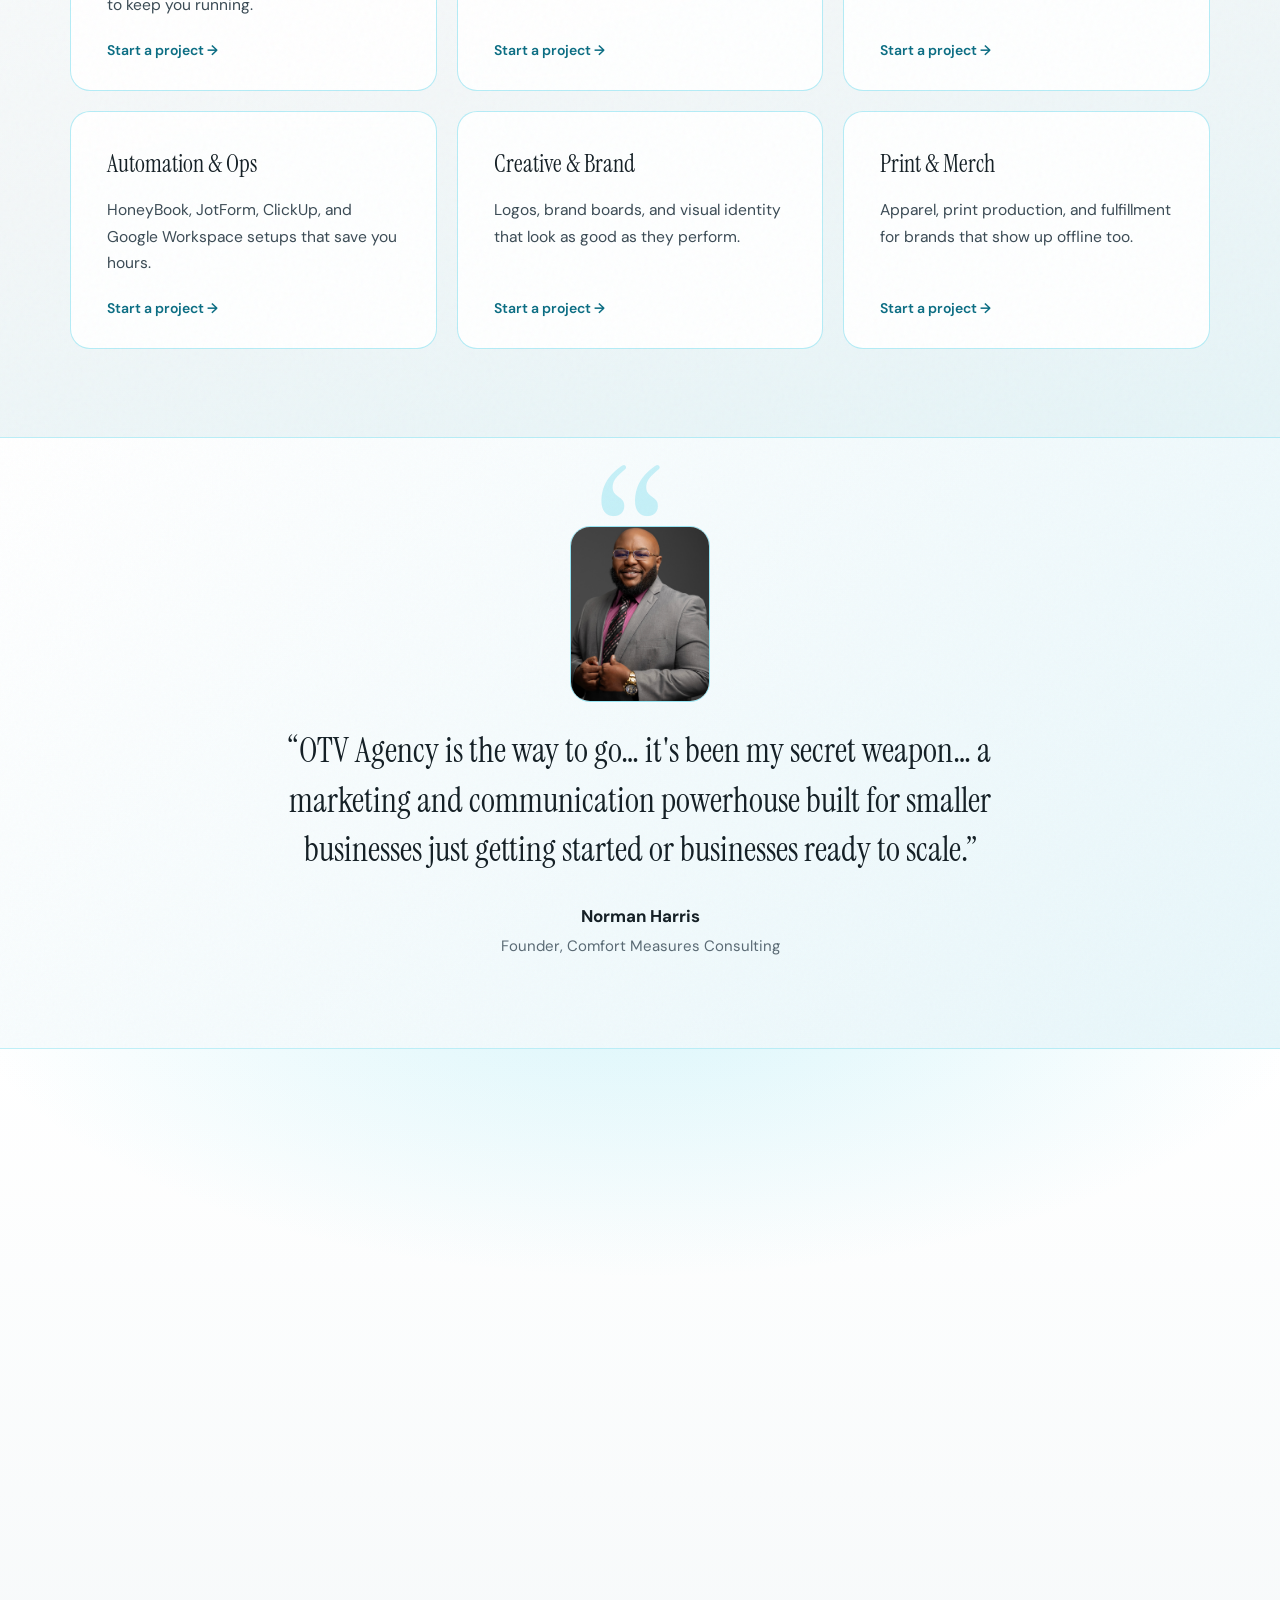
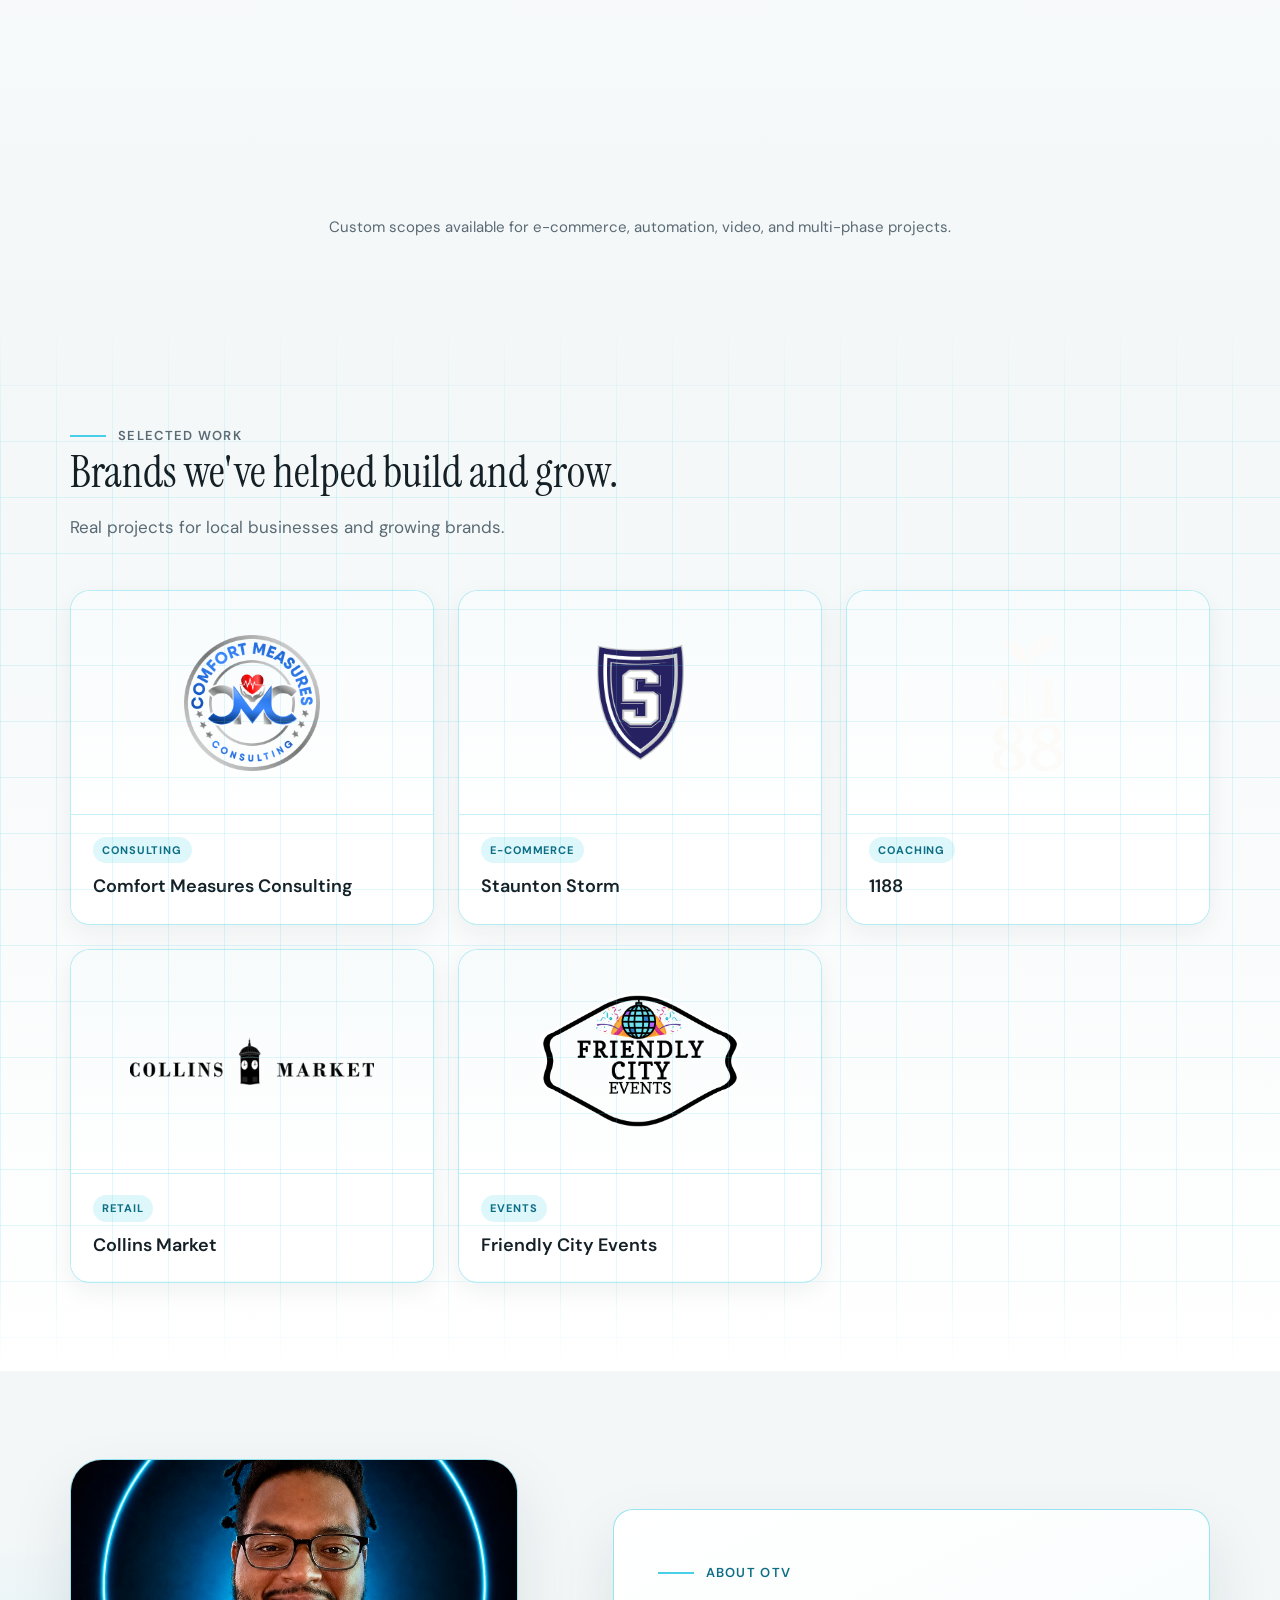
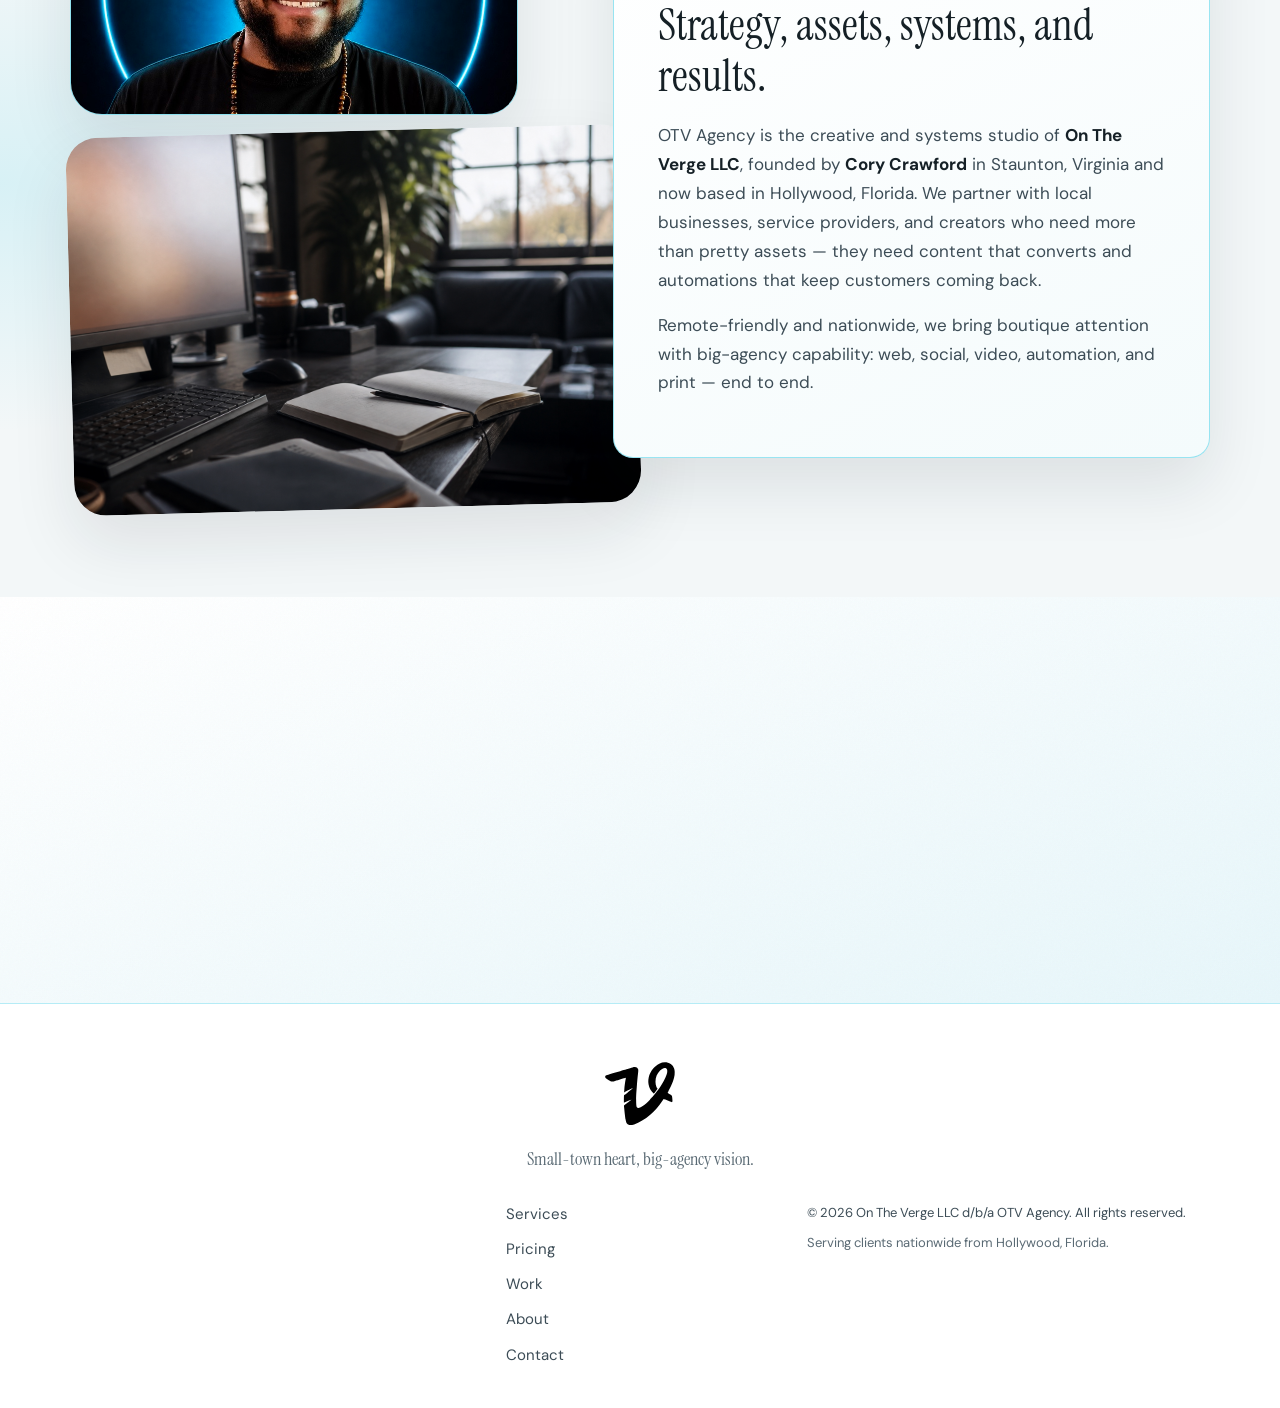
==== commit 82871b0d: "Show only the circular footer mark and add Love Forward. Use the circle from the stacked logo, with " ====
--- a/index.html
+++ b/index.html
@@ -9,7 +9,7 @@
   <link rel="preconnect" href="https://fonts.googleapis.com">
   <link rel="preconnect" href="https://fonts.gstatic.com" crossorigin>
   <link href="https://fonts.googleapis.com/css2?family=DM+Sans:ital,opsz,wght@0,9..40,400;0,9..40,500;0,9..40,600;0,9..40,700;1,9..40,400&family=Instrument+Serif:ital@0;1&display=swap" rel="stylesheet">
-  <link rel="stylesheet" href="theme/assets/css/main.css?v=20260922g">
+  <link rel="stylesheet" href="theme/assets/css/main.css?v=20260922j">
 </head>
 <body>
   <a class="skip-link" href="#main">Skip to content</a>
@@ -213,7 +213,7 @@
   <footer class="site-footer">
     <div class="container footer-inner">
       <div class="footer-brand">
-        <img src="theme/assets/images/logos/OTV.Agency_Stacked_Logo_V4.svg" alt="OTV Agency" width="120" height="120">
+        <img src="theme/assets/images/logos/otv-mark.svg" alt="OTV Agency" width="120" height="120">
         <p class="footer-tagline">Small-town heart, big-agency vision.</p>
       </div>
       <nav class="footer-nav" aria-label="Footer">
--- a/theme/assets/css/main.css
+++ b/theme/assets/css/main.css
@@ -242,6 +242,20 @@
 }
 .is-editing .proof-logos {
   margin-bottom: 0;
+}
+.is-editing .contact.section {
+  padding-bottom: 2.75rem;
+}
+.is-editing .proof-strip {
+  margin-top: 0;
+  margin-bottom: 4.5rem;
+  padding-top: 0.75rem;
+  padding-bottom: 1.5rem;
+}
+.is-editing .proof-logos a {
+  display: inline-flex;
+  align-items: center;
+  line-height: 0;
 }
 .proof-logos img {
   height: 2.25rem;
@@ -859,11 +873,46 @@
   border-top: 1px solid rgba(72, 208, 232, 0.4);
 }
 .footer-inner {
-  display: grid; grid-template-columns: 1.5fr 1fr 1.5fr; gap: 2rem; align-items: start;
-}
-.footer-brand img { height: 80px; width: auto; margin-bottom: 1rem; filter: none; opacity: 1; }
-.footer-tagline { font-family: var(--font-display); font-size: 1.125rem; color: var(--muted); margin: 0; }
-.footer-nav { display: flex; flex-direction: column; gap: 0.6rem; }
+  display: grid;
+  grid-template-columns: 1.5fr 1fr 1.5fr;
+  grid-template-areas:
+    "brand brand brand"
+    ". nav meta";
+  gap: 1.75rem 2rem;
+  align-items: start;
+}
+.footer-brand {
+  grid-area: brand;
+  display: flex;
+  flex-direction: column;
+  align-items: center;
+  text-align: center;
+  width: 100%;
+}
+.footer-brand img {
+  display: block;
+  width: 4.75rem;
+  height: auto;
+  max-width: none;
+  margin: 0 auto 0.85rem;
+  filter: none;
+  opacity: 1;
+}
+.footer-tagline {
+  font-family: var(--font-display);
+  font-size: 1.125rem;
+  color: var(--muted);
+  margin: 0;
+  width: 100%;
+  text-align: center;
+}
+.footer-nav {
+  grid-area: nav;
+  display: flex;
+  flex-direction: column;
+  gap: 0.6rem;
+}
+.footer-meta { grid-area: meta; }
 .footer-nav a { color: var(--ink-soft); text-decoration: none; font-size: 0.9375rem; }
 .footer-nav a:hover { color: var(--cyan-ink); }
 .footer-meta p { margin: 0 0 0.5rem; font-size: 0.8125rem; }
@@ -872,6 +921,12 @@
 /* Responsive */
 @media (max-width: 900px) {
   .about-grid, .contact-grid, .footer-inner { grid-template-columns: 1fr; }
+  .footer-inner {
+    grid-template-areas:
+      "brand"
+      "nav"
+      "meta";
+  }
   .about-media { padding-right: 0; }
   .about-copy { margin-left: 0; margin-top: -2rem; }
   .about-media img { transform: none; }
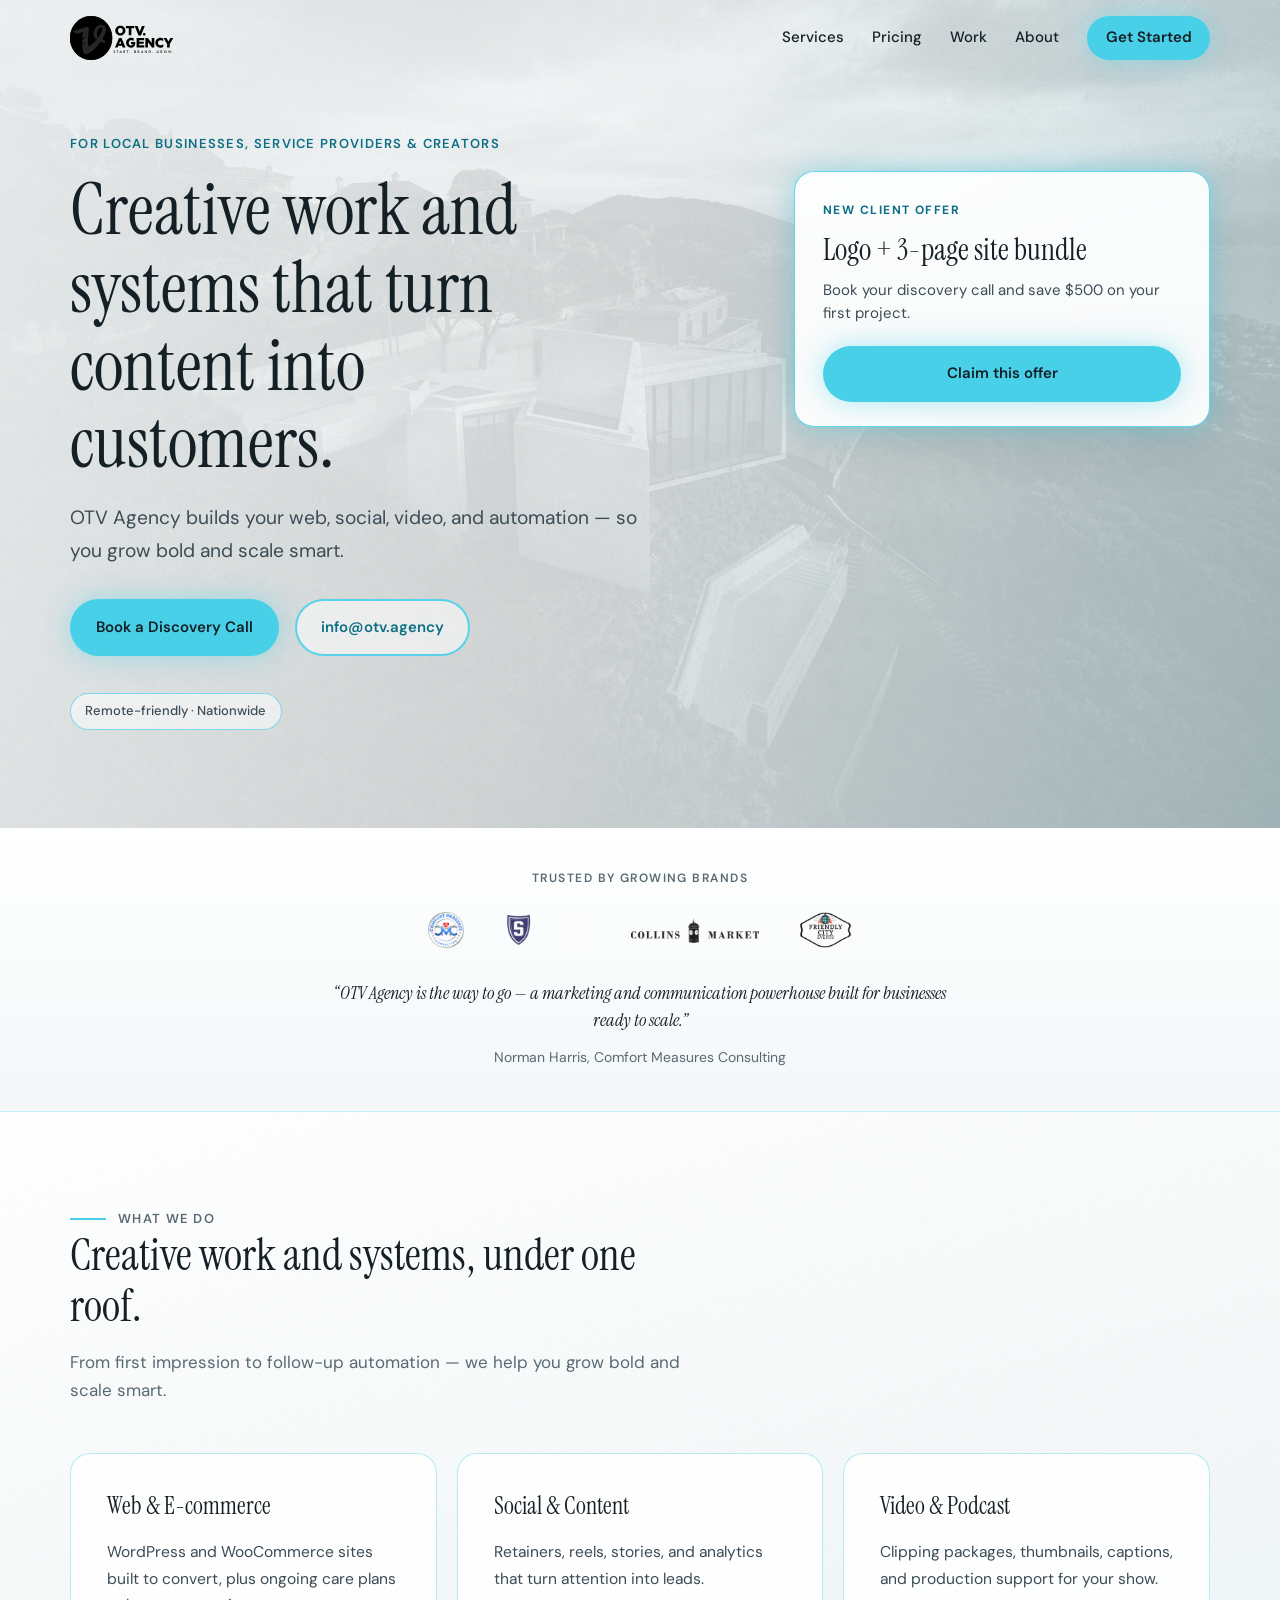
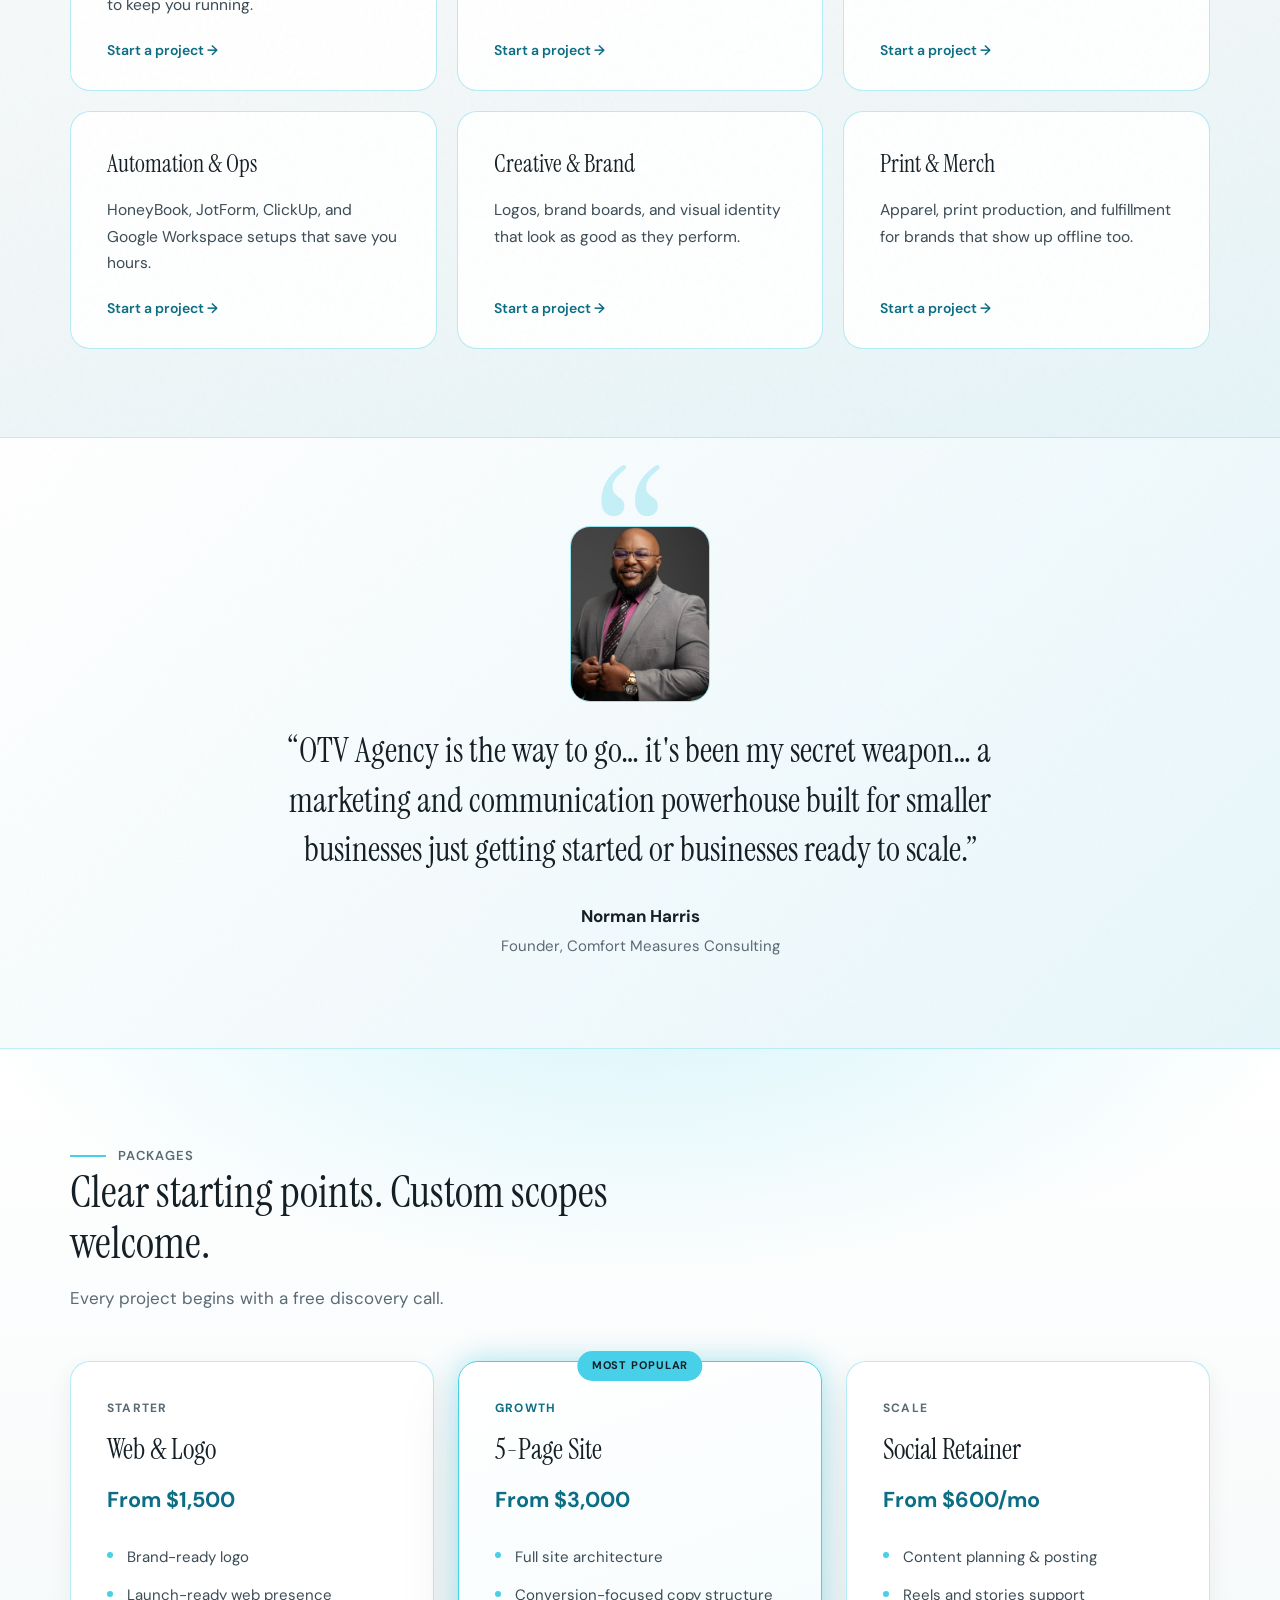
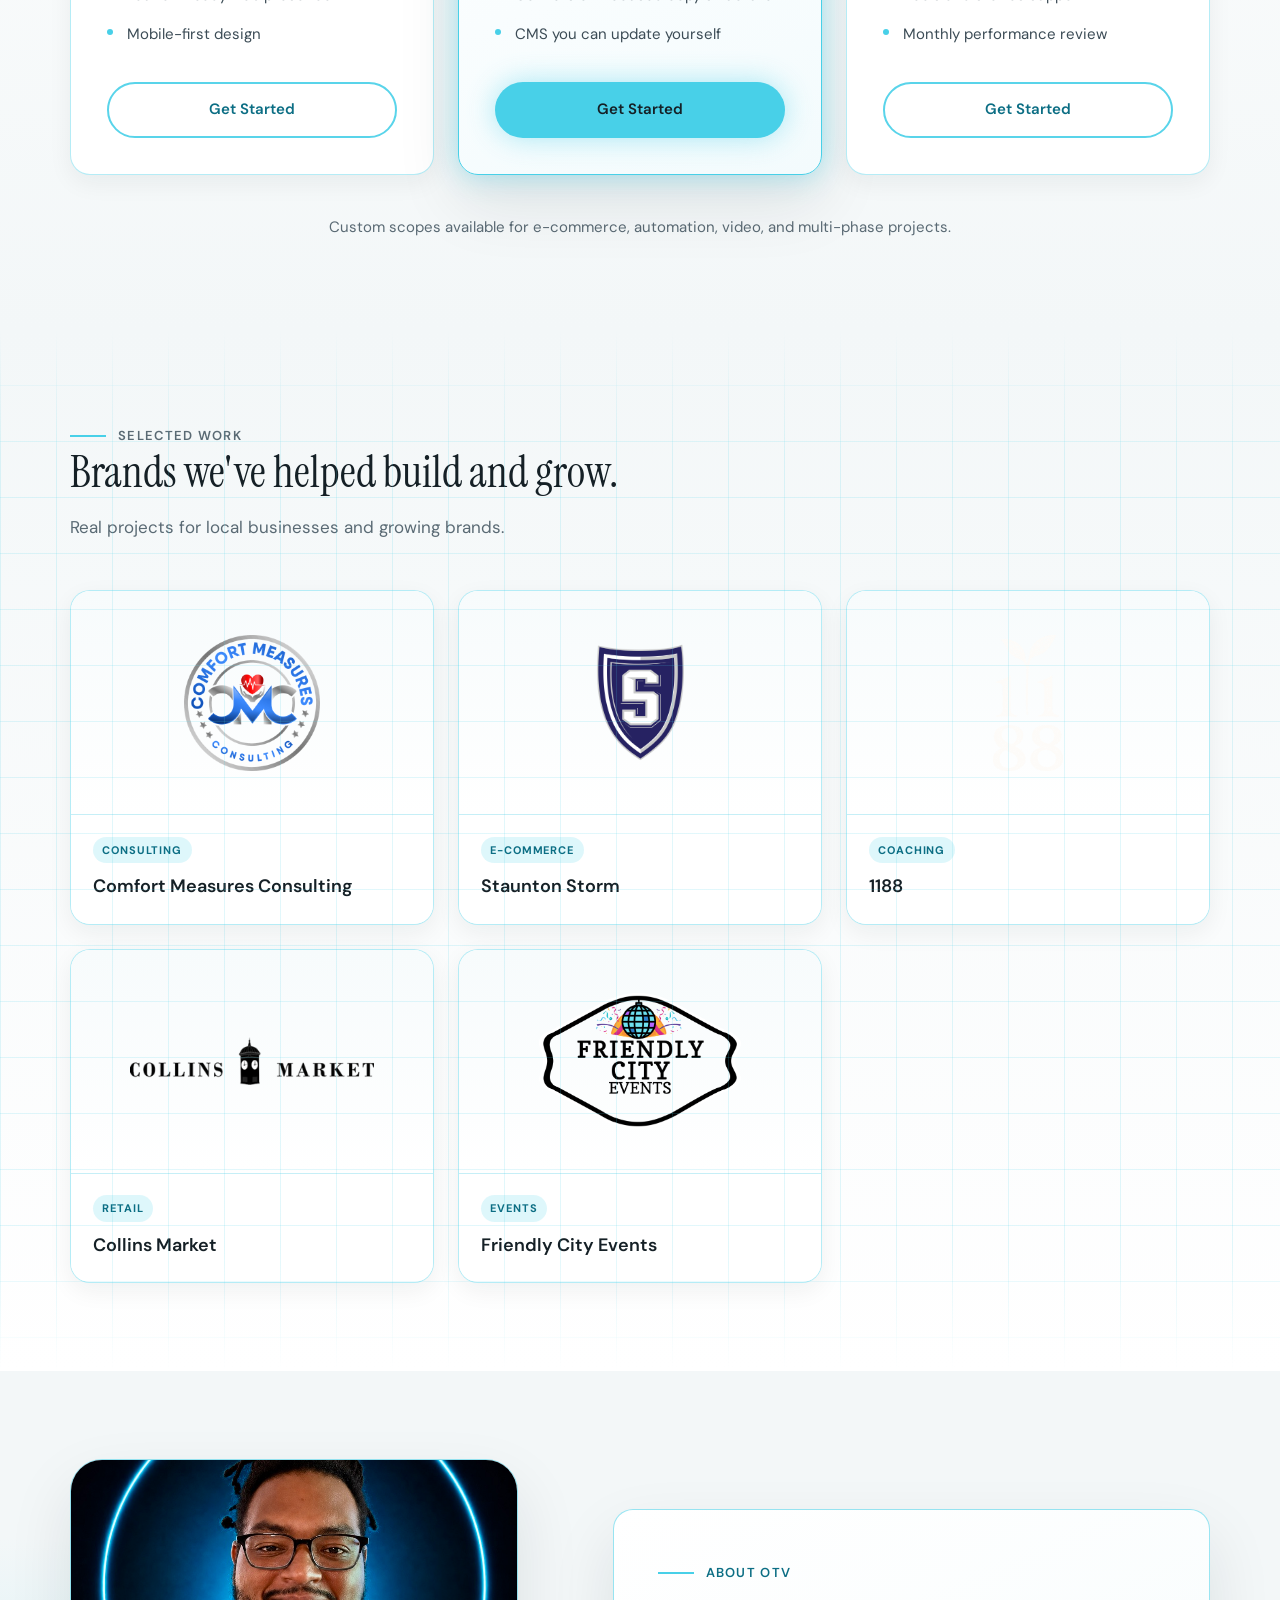
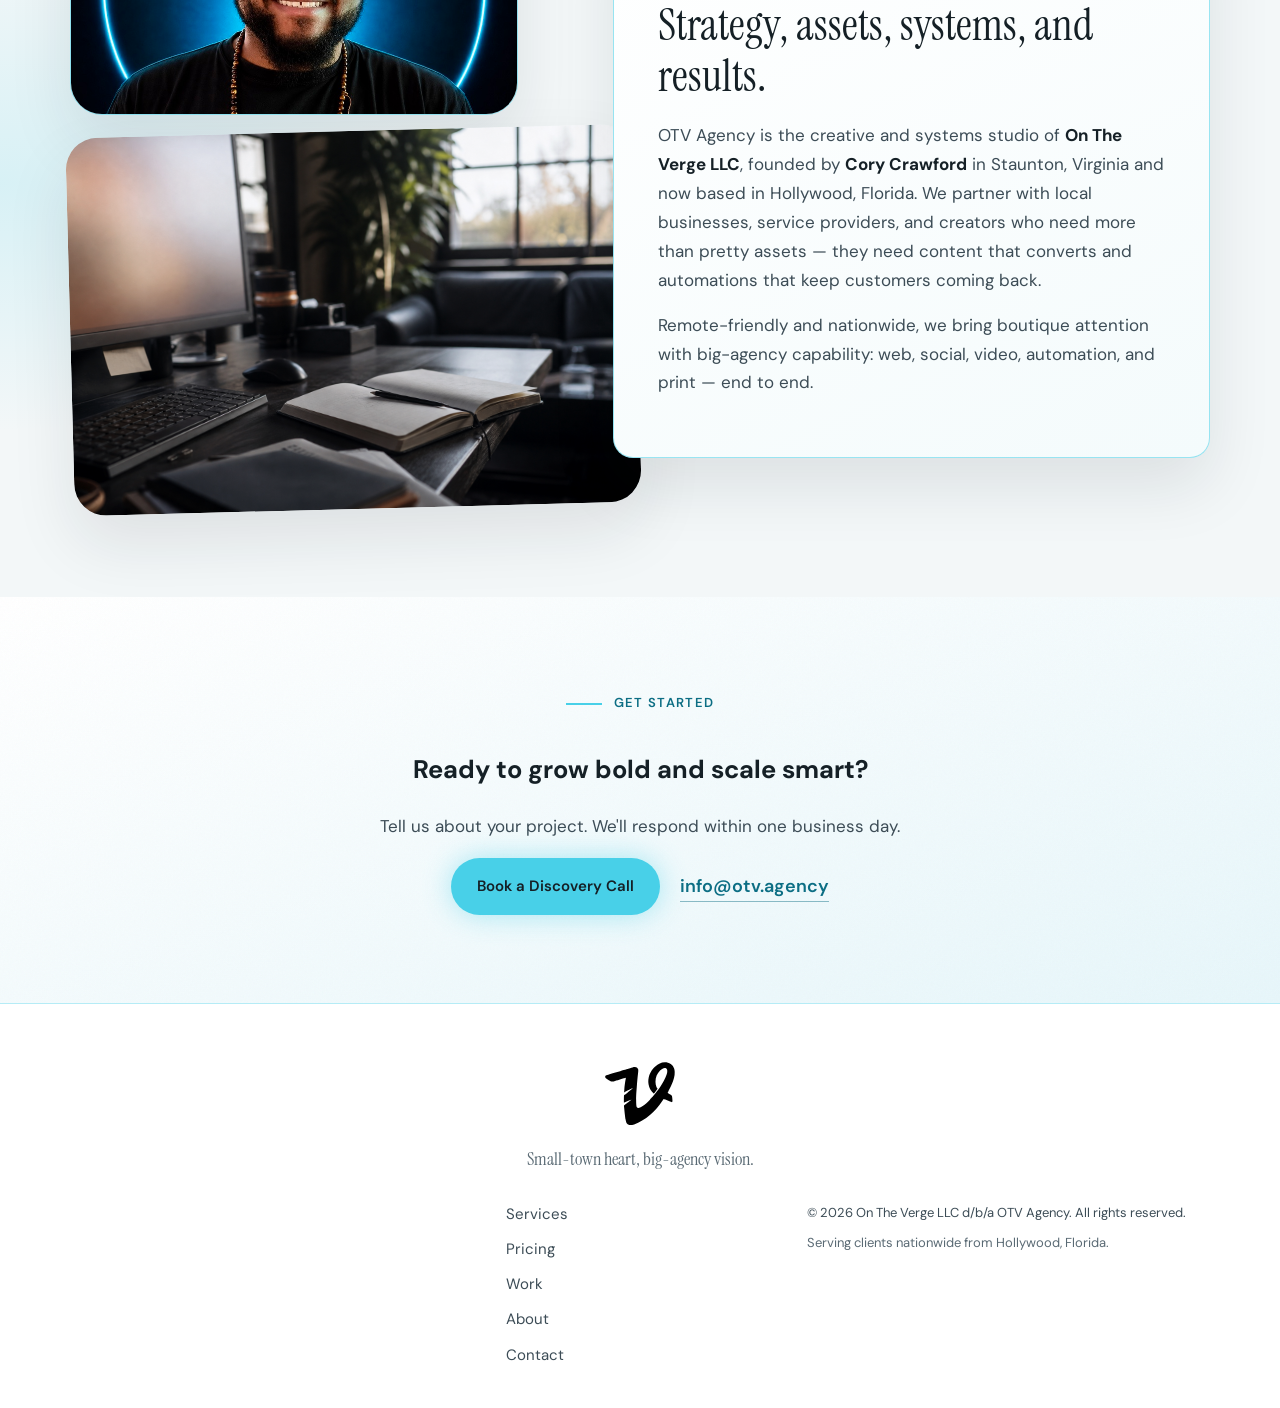
==== commit c7b67dbc: "Stretch the hero offer card to the column on phones. The mobile rule centered a max-width card, so t" ====
--- a/index.html
+++ b/index.html
@@ -9,7 +9,7 @@
   <link rel="preconnect" href="https://fonts.googleapis.com">
   <link rel="preconnect" href="https://fonts.gstatic.com" crossorigin>
   <link href="https://fonts.googleapis.com/css2?family=DM+Sans:ital,opsz,wght@0,9..40,400;0,9..40,500;0,9..40,600;0,9..40,700;1,9..40,400&family=Instrument+Serif:ital@0;1&display=swap" rel="stylesheet">
-  <link rel="stylesheet" href="theme/assets/css/main.css?v=20260922j">
+  <link rel="stylesheet" href="theme/assets/css/main.css?v=20260923e">
 </head>
 <body>
   <a class="skip-link" href="#main">Skip to content</a>
--- a/theme/assets/css/main.css
+++ b/theme/assets/css/main.css
@@ -249,8 +249,19 @@
 .is-editing .proof-strip {
   margin-top: 0;
   margin-bottom: 4.5rem;
-  padding-top: 0.75rem;
-  padding-bottom: 1.5rem;
+  padding-top: 1.5rem;
+  padding-bottom: 2.25rem;
+}
+.is-editing .proof-strip-label {
+  font-size: 0.8125rem;
+  margin-bottom: 1.75rem;
+}
+.is-editing .proof-logos {
+  gap: 2.25rem 3rem;
+}
+.is-editing .proof-logos img {
+  height: 3.25rem;
+  max-width: 11rem;
 }
 .is-editing .proof-logos a {
   display: inline-flex;
@@ -918,10 +929,36 @@
 .footer-meta p { margin: 0 0 0.5rem; font-size: 0.8125rem; }
 .footer-note { color: var(--muted); }
 
+/* Editing page footer: three equal columns. Homepage keeps the shared layout above. */
+.is-editing .footer-inner {
+  grid-template-columns: 1fr 1fr 1fr;
+  grid-template-areas: "brand nav meta";
+  align-items: start;
+}
+.is-editing .footer-brand,
+.is-editing .footer-nav,
+.is-editing .footer-meta {
+  width: 100%;
+  text-align: center;
+}
+.is-editing .footer-nav {
+  align-items: center;
+}
+.is-editing .footer-meta .hero-badge {
+  margin-bottom: 0.75rem;
+}
+
 /* Responsive */
 @media (max-width: 900px) {
   .about-grid, .contact-grid, .footer-inner { grid-template-columns: 1fr; }
   .footer-inner {
+    grid-template-areas:
+      "brand"
+      "nav"
+      "meta";
+  }
+  .is-editing .footer-inner {
+    grid-template-columns: 1fr;
     grid-template-areas:
       "brand"
       "nav"
@@ -956,7 +993,17 @@
     grid-column: 1;
     grid-row: auto;
   }
-  .hero-offer { max-width: 22rem; margin: 0 auto; }
+  .hero-offer {
+    width: 100%;
+    max-width: none;
+    min-width: 0;
+    margin: 0;
+    justify-self: stretch;
+    padding: 1.35rem 1.15rem 1.2rem;
+  }
+  .hero-offer-cta {
+    padding-inline: 1rem;
+  }
   .hero h1 { max-width: none; }
   .section { padding: 4rem 0; }
   .proof-logos { gap: 1.5rem; }
@@ -972,7 +1019,13 @@
 }
 
 /* Editing page only (preview.html). Homepage does not use .is-editing. */
-.is-editing .service-switcher { position: relative; }
+.is-editing .service-switcher {
+  position: relative;
+  display: grid;
+  grid-template-columns: minmax(16rem, 0.92fr) minmax(18rem, 1.08fr);
+  gap: 1.25rem 2rem;
+  align-items: start;
+}
 .is-editing .svc-input {
   position: absolute;
   width: 1px;
@@ -984,33 +1037,69 @@
   white-space: nowrap;
   border: 0;
 }
-.is-editing .service-card { cursor: pointer; }
+.is-editing .service-switcher .services-grid {
+  display: flex;
+  flex-direction: column;
+  gap: 0.65rem;
+  grid-column: 1;
+  grid-row: 1;
+}
+.is-editing .service-card {
+  cursor: pointer;
+  padding: 0.95rem 1.15rem;
+}
+.is-editing .service-card:hover { transform: none; }
+.is-editing .service-card h3 {
+  margin: 0;
+  max-width: none;
+  font-size: 1.4rem;
+}
+.is-editing .service-card p {
+  display: none;
+  margin: 0.7rem 0 0;
+  flex: none;
+}
 .is-editing #svc-web:checked ~ .services-grid label[for="svc-web"],
 .is-editing #svc-social:checked ~ .services-grid label[for="svc-social"],
 .is-editing #svc-video:checked ~ .services-grid label[for="svc-video"],
 .is-editing #svc-automation:checked ~ .services-grid label[for="svc-automation"],
-.is-editing #svc-creative:checked ~ .services-grid label[for="svc-creative"],
 .is-editing #svc-print:checked ~ .services-grid label[for="svc-print"] {
   background: #ffffff;
   border-color: var(--cyan);
   box-shadow: var(--glow-cyan), 0 18px 40px rgba(21, 32, 38, 0.08);
 }
+.is-editing #svc-web:checked ~ .services-grid label[for="svc-web"]::after,
+.is-editing #svc-social:checked ~ .services-grid label[for="svc-social"]::after,
+.is-editing #svc-video:checked ~ .services-grid label[for="svc-video"]::after,
+.is-editing #svc-automation:checked ~ .services-grid label[for="svc-automation"]::after,
+.is-editing #svc-print:checked ~ .services-grid label[for="svc-print"]::after {
+  opacity: 1;
+}
+.is-editing #svc-web:checked ~ .services-grid label[for="svc-web"] p,
+.is-editing #svc-social:checked ~ .services-grid label[for="svc-social"] p,
+.is-editing #svc-video:checked ~ .services-grid label[for="svc-video"] p,
+.is-editing #svc-automation:checked ~ .services-grid label[for="svc-automation"] p,
+.is-editing #svc-print:checked ~ .services-grid label[for="svc-print"] p {
+  display: block;
+}
 .is-editing #svc-web:focus-visible ~ .services-grid label[for="svc-web"],
 .is-editing #svc-social:focus-visible ~ .services-grid label[for="svc-social"],
 .is-editing #svc-video:focus-visible ~ .services-grid label[for="svc-video"],
 .is-editing #svc-automation:focus-visible ~ .services-grid label[for="svc-automation"],
-.is-editing #svc-creative:focus-visible ~ .services-grid label[for="svc-creative"],
 .is-editing #svc-print:focus-visible ~ .services-grid label[for="svc-print"] {
   outline: 2px solid var(--cyan-ink);
   outline-offset: 3px;
 }
 .is-editing .service-example {
   display: none;
-  grid-template-columns: minmax(7rem, 16rem) minmax(0, 1fr);
-  gap: 1.25rem;
-  align-items: center;
-  margin-top: 1.25rem;
-  padding: 1.25rem 1.5rem;
+  grid-column: 2;
+  grid-row: 1;
+  grid-template-columns: minmax(6.5rem, 9.5rem) minmax(0, 1fr);
+  gap: 1.15rem 1.35rem;
+  align-items: start;
+  align-self: start;
+  margin-top: 0;
+  padding: 1.35rem 1.4rem;
   background: #ffffff;
   border: 1px solid rgba(72, 208, 232, 0.55);
   border-radius: var(--radius-md);
@@ -1020,16 +1109,23 @@
 .is-editing #svc-social:checked ~ .service-example--social,
 .is-editing #svc-video:checked ~ .service-example--video,
 .is-editing #svc-automation:checked ~ .service-example--automation,
-.is-editing #svc-creative:checked ~ .service-example--creative,
 .is-editing #svc-print:checked ~ .service-example--print {
   display: grid;
 }
 .is-editing .service-example img {
   width: 100%;
-  max-height: 11rem;
+  max-height: 9.5rem;
   object-fit: contain;
   background: var(--paper);
   border-radius: var(--radius-sm, 8px);
+}
+.is-editing .service-example-kicker {
+  margin: 0 0 0.35rem;
+  color: var(--cyan-ink);
+  font-size: 0.75rem;
+  font-weight: 700;
+  letter-spacing: 0.08em;
+  text-transform: uppercase;
 }
 .is-editing .service-example-name {
   margin: 0 0 0.25rem;
@@ -1038,12 +1134,17 @@
   color: var(--ink);
 }
 .is-editing .service-example-tag {
-  margin: 0 0 0.75rem;
+  margin: 0 0 0.7rem;
   color: var(--cyan-ink);
   font-size: 0.8125rem;
   font-weight: 700;
   letter-spacing: 0.08em;
   text-transform: uppercase;
+}
+.is-editing .service-example-copy {
+  margin: 0 0 0.85rem;
+  color: var(--ink-soft);
+  font-size: 0.975rem;
 }
 .is-editing .service-example a {
   color: var(--cyan-ink);
@@ -1077,11 +1178,112 @@
   object-fit: cover;
   object-position: center center;
 }
+.is-editing .about-media img.photo-frame {
+  height: 22rem;
+  margin-bottom: 0;
+  object-position: center top;
+}
 .is-editing .site-footer .hero-badge {
   margin: 0 0 0.75rem;
 }
+.is-editing .testimonial-scroller {
+  position: relative;
+  z-index: 1;
+  width: 100%;
+  max-width: 100%;
+  min-width: 0;
+}
+.is-editing .testimonial-row {
+  position: relative;
+  display: flex;
+  align-items: flex-start;
+  gap: 0;
+  width: 100%;
+  max-width: 100%;
+  min-width: 0;
+  margin: 0;
+  overflow-x: auto;
+  overflow-y: hidden;
+  scroll-snap-type: x mandatory;
+  scroll-behavior: smooth;
+  -webkit-overflow-scrolling: touch;
+  overscroll-behavior-x: contain;
+  padding-bottom: 0.35rem;
+  scrollbar-color: var(--cyan) transparent;
+  scrollbar-width: thin;
+}
+.is-editing .testimonial-row:focus-visible {
+  outline: 2px solid var(--cyan-ink);
+  outline-offset: 4px;
+}
+.is-editing .testimonial-row > .testimonial-inner,
+.is-editing .testimonial-row > .testimonial-quote {
+  flex: 0 0 100%;
+  width: 100%;
+  max-width: 100%;
+  min-width: 0;
+  scroll-snap-align: start;
+  box-sizing: border-box;
+}
+.is-editing .testimonial-controls {
+  display: flex;
+  justify-content: center;
+  gap: 0.65rem;
+  margin-top: 0.15rem;
+}
+.is-editing .testimonial-controls .btn {
+  width: 3.25rem;
+  height: 3.25rem;
+  padding: 0;
+}
+.is-editing .testimonial-controls svg {
+  display: block;
+  width: 1.4rem;
+  height: 1.4rem;
+}
+.is-editing .testimonial-controls .btn[disabled],
+.is-editing .testimonial-controls .btn[disabled]:hover {
+  opacity: 0.38;
+  cursor: default;
+  transform: none;
+  background: transparent;
+  color: var(--cyan-ink);
+}
+.is-editing .testimonial-row .testimonial-inner {
+  max-width: none;
+  margin-inline: 0;
+}
+.is-editing .testimonial-row .photo-frame {
+  margin-bottom: 0.75rem;
+}
+.is-editing .testimonial-row .photo-frame--logo {
+  object-fit: contain;
+  background: #0a0a0a;
+}
+.is-editing .testimonial-row .photo-frame--head {
+  object-position: center top;
+}
+.is-editing .testimonial-row blockquote p {
+  margin-bottom: 0.85rem;
+}
+.is-editing .testimonial-row cite {
+  gap: 0.1rem;
+}
+.is-editing .testimonial-quote {
+  margin: 0;
+  text-align: center;
+  display: flex;
+  flex-direction: column;
+  justify-content: center;
+  padding-block: 0.25rem;
+}
 @media (max-width: 768px) {
-  .is-editing .service-example {
+  .is-editing .service-switcher {
     grid-template-columns: 1fr;
   }
-}
+  .is-editing .service-example {
+    grid-column: 1;
+    grid-row: 2;
+    grid-template-columns: 1fr;
+  }
+}
